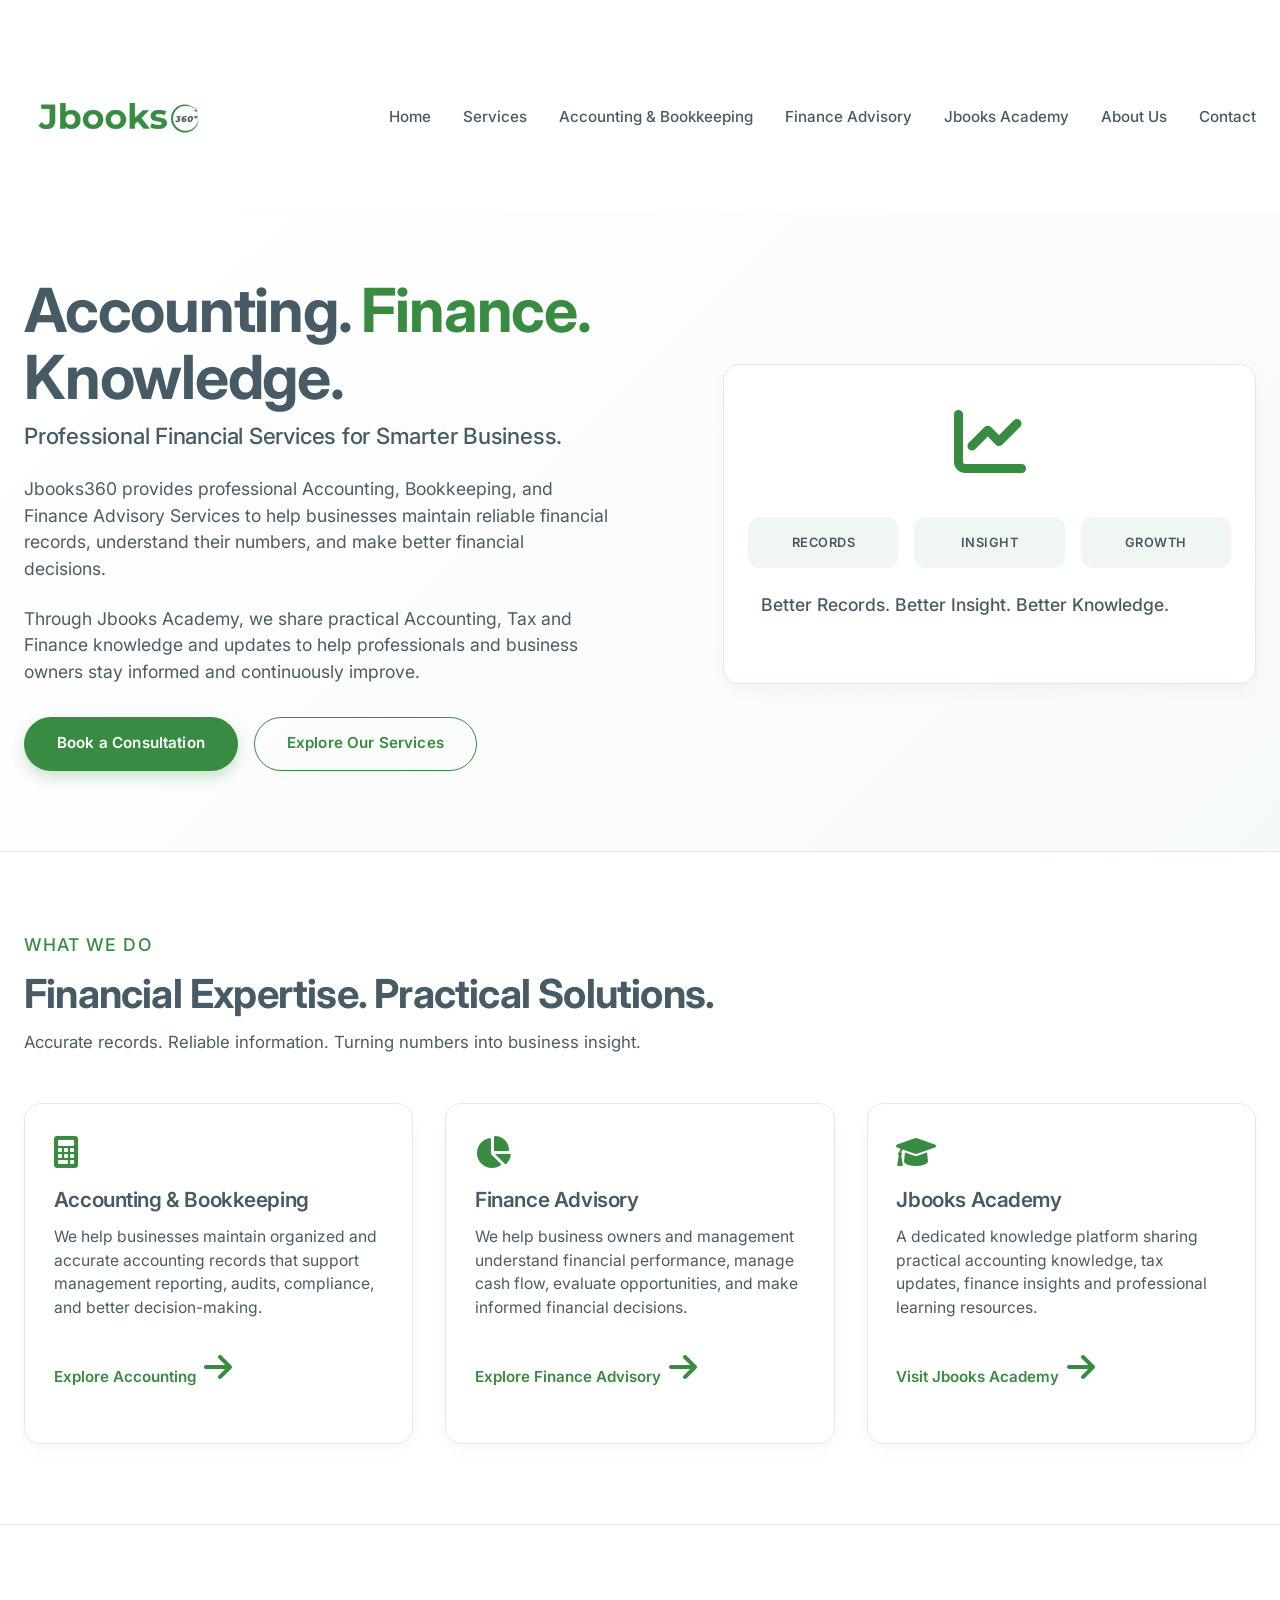
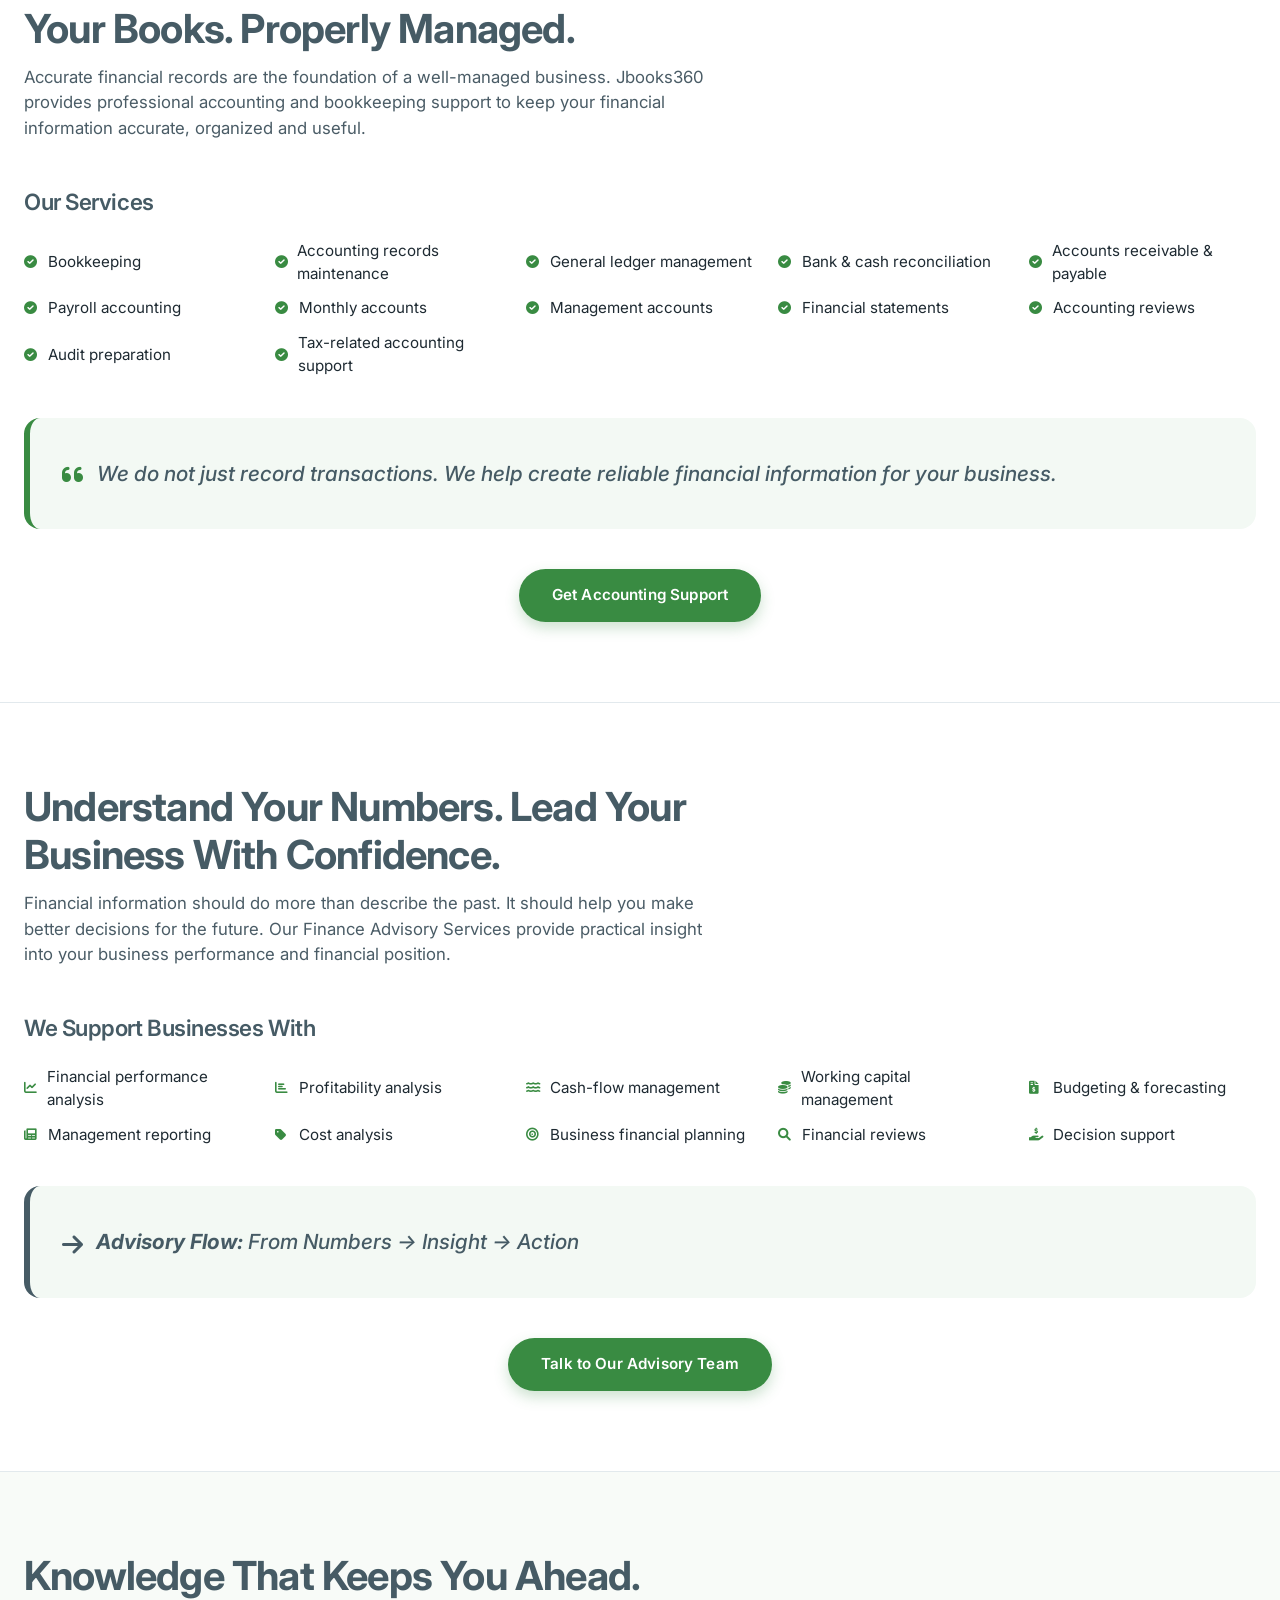
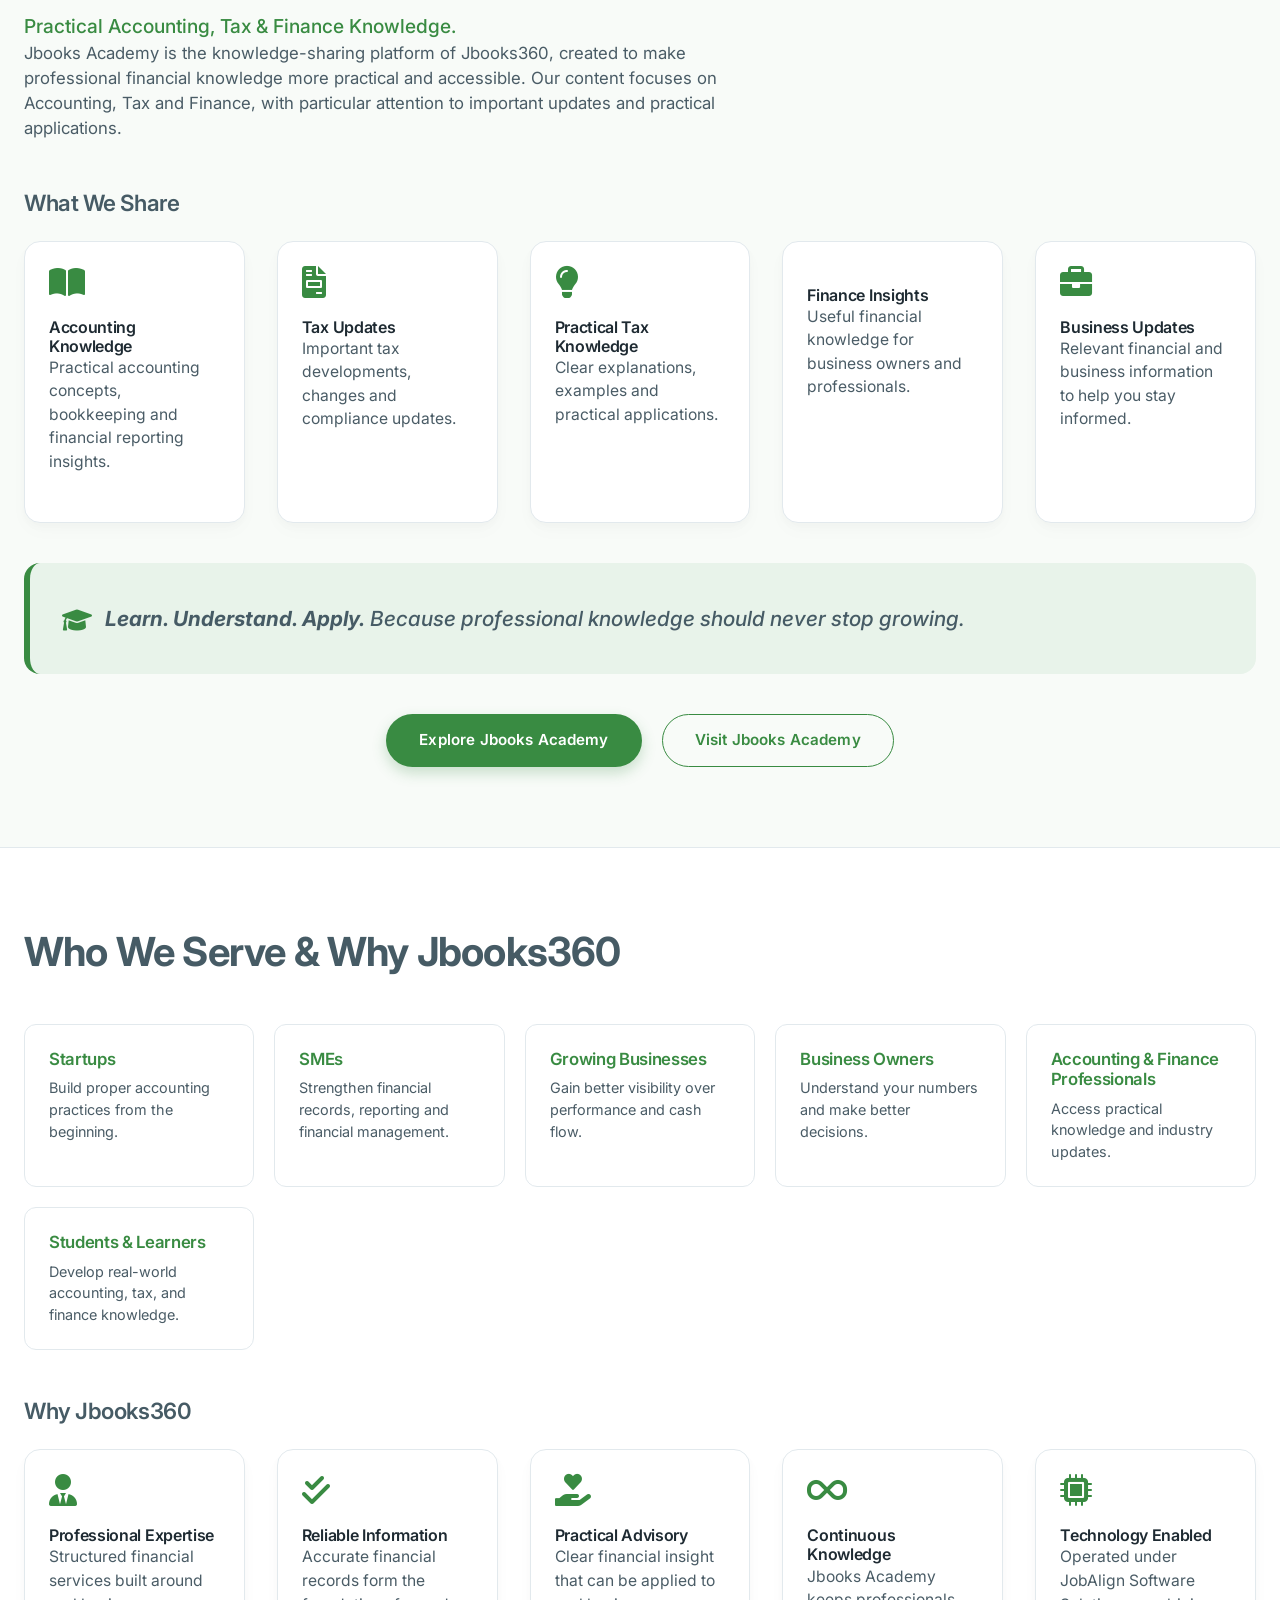
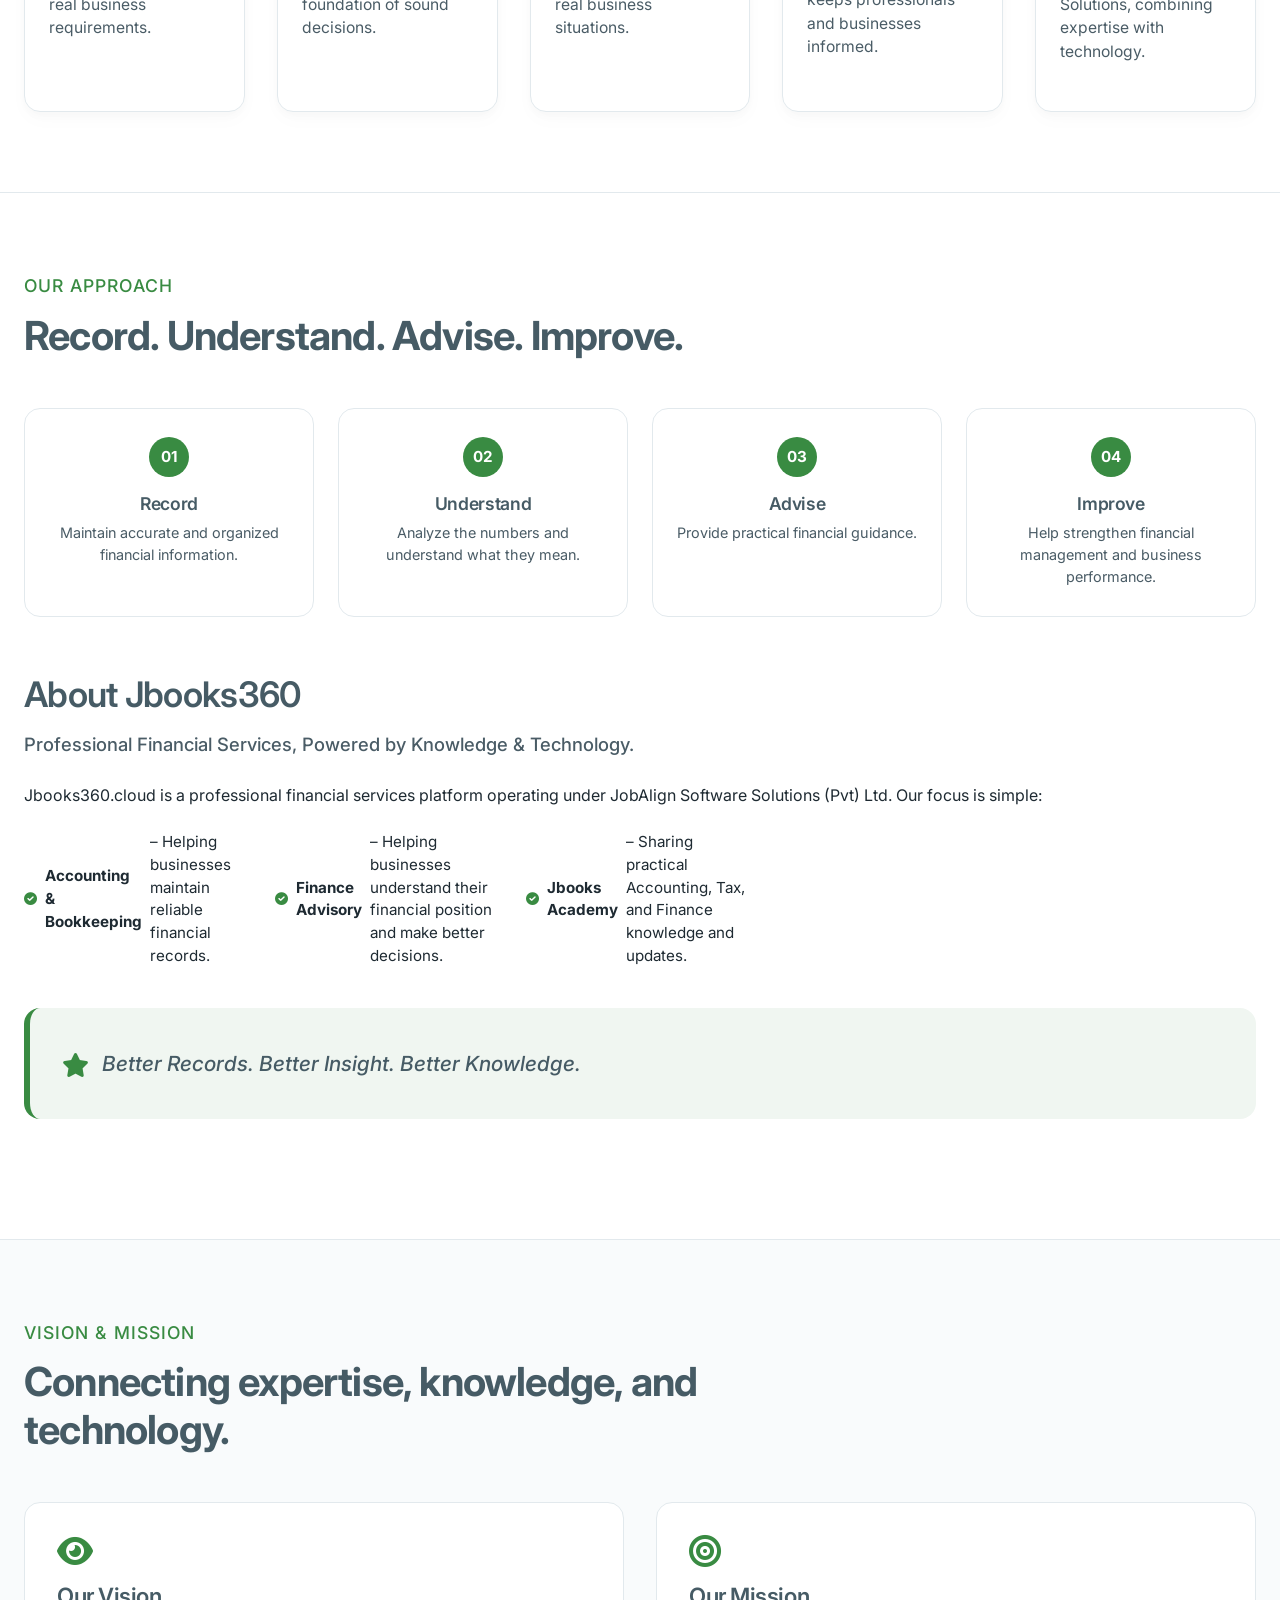
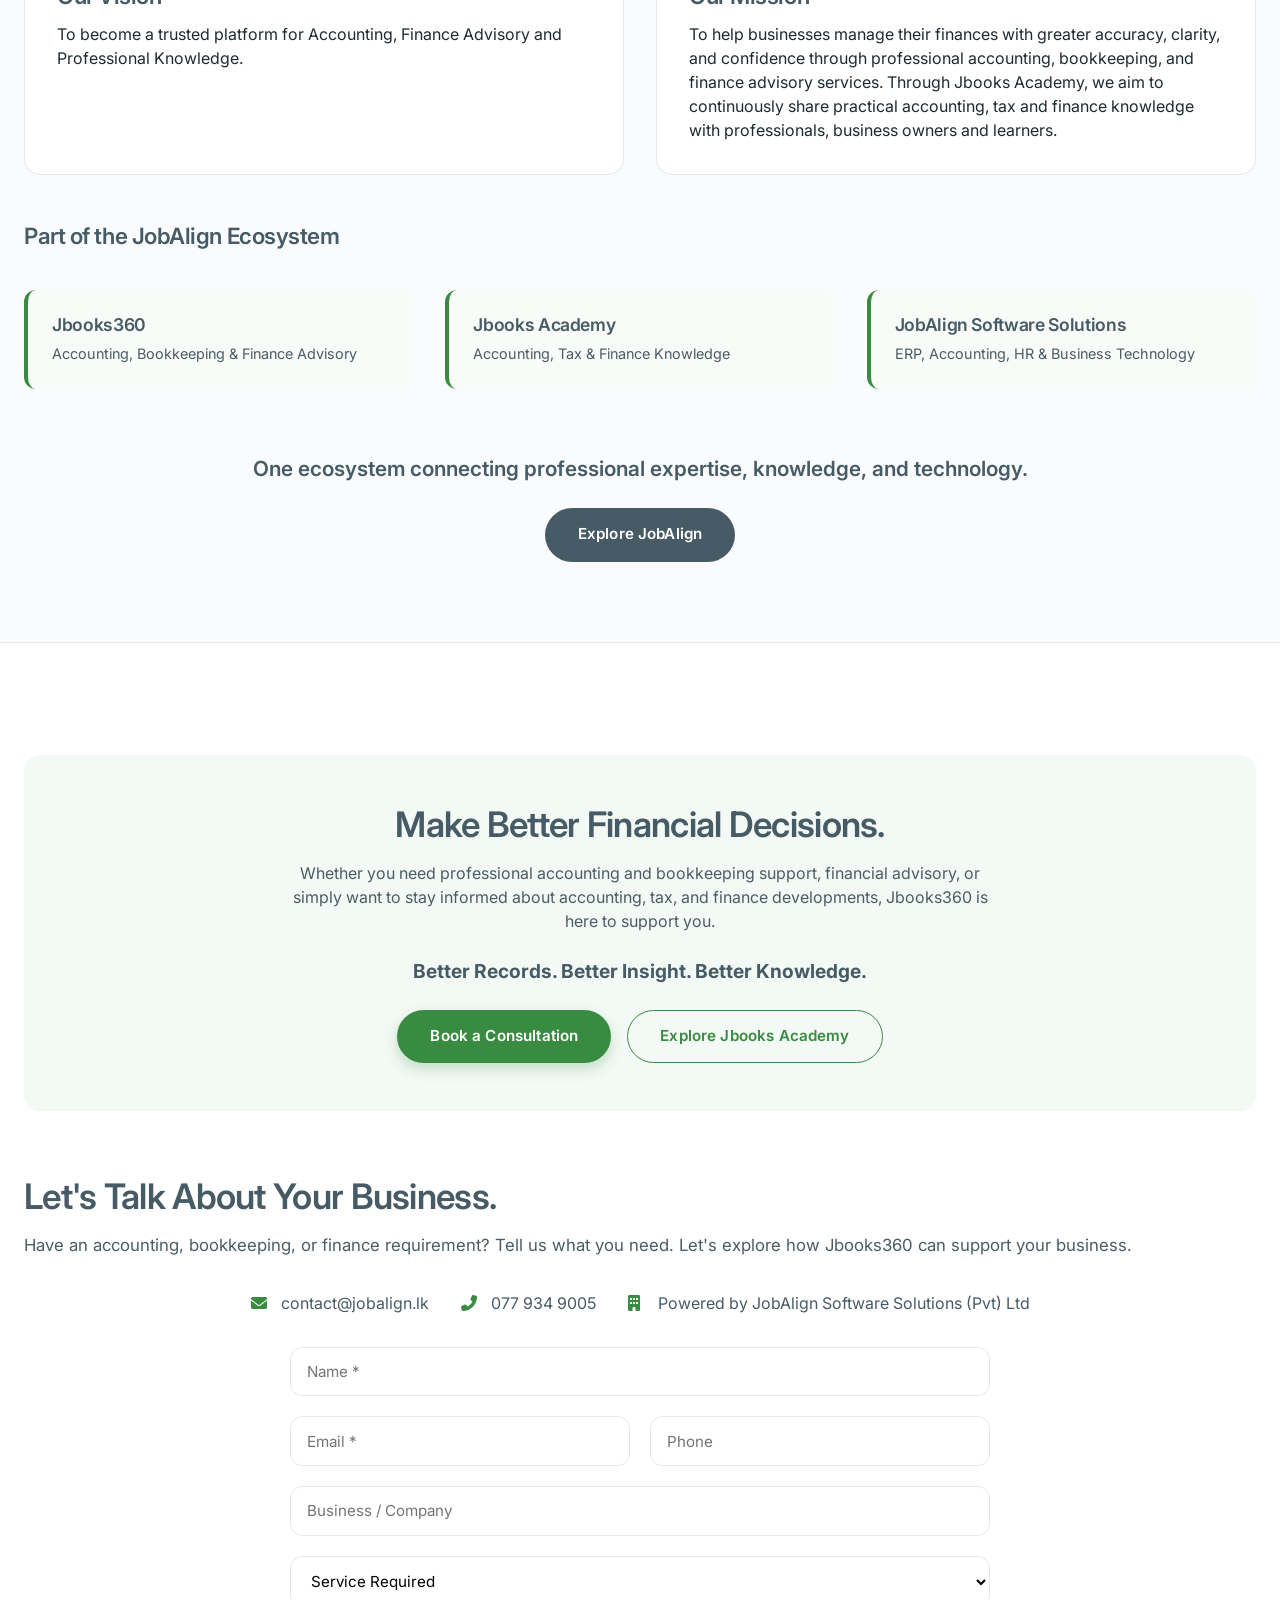
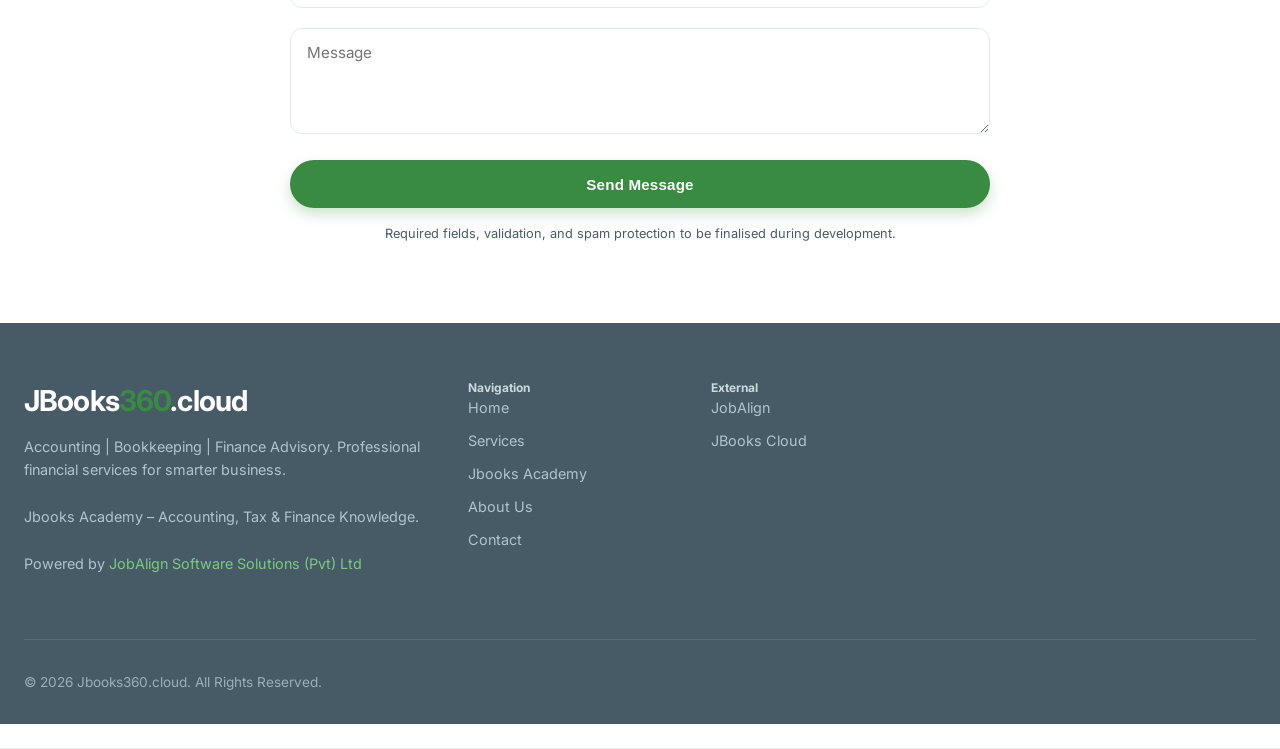
==== JBooks360.cloud/index.html @ 764b1e3d "Update project" ====
<!DOCTYPE html>
<html lang="en">
<head>
  <meta charset="UTF-8">
  <meta name="viewport" content="width=device-width, initial-scale=1.0">
  <title>JBooks360.cloud — Accounting. Finance. Knowledge.</title>
  <!-- Google Fonts for clean, modern typography -->
  <link rel="preconnect" href="https://fonts.googleapis.com">
  <link rel="preconnect" href="https://fonts.gstatic.com" crossorigin>
  <link href="https://fonts.googleapis.com/css2?family=Inter:opsz,wght@14..32,400;14..32,500;14..32,600;14..32,700&display=swap" rel="stylesheet">
  <!-- Font Awesome for icons (service cards, etc.) -->
  <link rel="stylesheet" href="https://cdnjs.cloudflare.com/ajax/libs/font-awesome/6.0.0-beta3/css/all.min.css">
  <style>
    /* ---------- CSS Reset & Variables ---------- */
    * {
      margin: 0;
      padding: 0;
      box-sizing: border-box;
    }

    :root {
      --primary: #398b42;        /* Jbooks green */
      --secondary: #465b65;      /* professional slate */
      --light-bg: #f9fbfc;
      --white: #ffffff;
      --text-dark: #1e2a32;
      --text-muted: #4a5c66;
      --border-light: #e2e9ed;
      --shadow-sm: 0 8px 20px rgba(0, 0, 0, 0.02), 0 4px 8px rgba(0, 0, 0, 0.02);
      --shadow-hover: 0 20px 30px -10px rgba(57, 139, 66, 0.12), 0 8px 16px rgba(0, 0, 0, 0.04);
      --radius-md: 16px;
      --radius-sm: 12px;
      --radius-pill: 40px;
    }

    body {
      font-family: 'Inter', sans-serif;
      background-color: var(--white);
      color: var(--text-dark);
      line-height: 1.5;
      -webkit-font-smoothing: antialiased;
    }

    .container {
      max-width: 1280px;
      margin: 0 auto;
      padding: 0 24px;
    }

    /* ---------- Typography ---------- */
    h1, h2, h3, h4 {
      font-weight: 600;
      letter-spacing: -0.02em;
      line-height: 1.2;
    }

    h1 {
      font-size: 3.2rem;
      font-weight: 700;
      color: var(--text-dark);
    }

    h2 {
      font-size: 2.2rem;
      margin-bottom: 1rem;
      color: var(--secondary);
    }

    h3 {
      font-size: 1.4rem;
      margin-bottom: 0.75rem;
      color: var(--secondary);
    }

    .section-subhead {
      font-size: 1.1rem;
      font-weight: 500;
      text-transform: uppercase;
      letter-spacing: 0.06em;
      color: var(--primary);
      margin-bottom: 0.75rem;
    }

    .text-muted {
      color: var(--text-muted);
      font-size: 1.05rem;
    }

    /* ---------- Buttons & CTA ---------- */
    .btn {
      display: inline-flex;
      align-items: center;
      justify-content: center;
      gap: 8px;
      padding: 0.9rem 2rem;
      border-radius: var(--radius-pill);
      font-weight: 600;
      font-size: 0.95rem;
      text-decoration: none;
      transition: all 0.2s ease;
      border: 1.5px solid transparent;
      cursor: pointer;
      letter-spacing: 0.01em;
    }

    .btn-primary {
      background-color: var(--primary);
      color: var(--white);
      box-shadow: 0 6px 14px rgba(57, 139, 66, 0.25);
    }

    .btn-primary:hover {
      background-color: #2e7536;
      box-shadow: 0 10px 20px rgba(57, 139, 66, 0.3);
      transform: translateY(-1px);
    }

    .btn-outline {
      background: transparent;
      border-color: var(--primary);
      color: var(--primary);
    }

    .btn-outline:hover {
      background: rgba(57, 139, 66, 0.05);
      border-color: #2e7536;
      color: #2e7536;
    }

    .btn-secondary {
      background: var(--secondary);
      color: var(--white);
    }

    .btn-secondary:hover {
      background: #3a4c55;
    }

    .btn-sm {
      padding: 0.6rem 1.4rem;
      font-size: 0.85rem;
    }

    .btn-link {
      background: none;
      border: none;
      color: var(--primary);
      font-weight: 600;
      display: inline-flex;
      align-items: center;
      gap: 8px;
      padding: 0.5rem 0;
      text-decoration: none;
      font-size: 0.95rem;
      transition: gap 0.2s;
    }

    .btn-link i {
      font-size: 0.8rem;
      transition: transform 0.2s;
    }

    .btn-link:hover i {
      transform: translateX(4px);
    }

    /* ---------- Header & Nav ---------- */
    .site-header {
      padding: 1.5rem 0;
      border-bottom: 1px solid var(--border-light);
      background: var(--white);
      position: sticky;
      top: 0;
      z-index: 50;
      backdrop-filter: blur(8px);
      background: rgba(255, 255, 255, 0.92);
    }

    .header-inner {
      display: flex;
      align-items: center;
      justify-content: space-between;
      flex-wrap: wrap;
      gap: 1.5rem;
    }

    .logo {
      font-size: 1.6rem;
      font-weight: 700;
      color: var(--secondary);
      text-decoration: none;
      letter-spacing: -0.03em;
    }

    .logo span {
      color: var(--primary);
      font-weight: 700;
    }

    .main-nav {
      display: flex;
      align-items: center;
      gap: 2rem;
      flex-wrap: wrap;
    }

    .main-nav a {
      text-decoration: none;
      color: var(--secondary);
      font-weight: 500;
      font-size: 0.95rem;
      transition: color 0.15s;
      padding: 0.25rem 0;
      border-bottom: 2px solid transparent;
    }

    .main-nav a:hover {
      color: var(--primary);
      border-bottom-color: var(--primary);
    }

    .header-cta {
      display: flex;
      gap: 1rem;
      align-items: center;
    }

    /* ---------- Hero ---------- */
    .hero {
      padding: 4rem 0 5rem;
      background: linear-gradient(135deg, #ffffff 0%, #f6faf7 100%);
      border-bottom: 1px solid var(--border-light);
    }

    .hero-grid {
      display: grid;
      grid-template-columns: 1.1fr 0.9fr;
      gap: 3rem;
      align-items: center;
    }

    .hero h1 {
      font-size: 3.8rem;
      font-weight: 700;
      line-height: 1.1;
      margin-bottom: 0.5rem;
      color: var(--secondary);
    }

    .hero h1 .accent {
      color: var(--primary);
    }

    .hero .subhead {
      font-size: 1.4rem;
      font-weight: 500;
      color: var(--secondary);
      margin: 0.5rem 0 1.5rem;
      letter-spacing: -0.01em;
    }

    .hero p {
      color: var(--text-muted);
      font-size: 1.1rem;
      margin-bottom: 1.5rem;
      max-width: 90%;
    }

    .hero-actions {
      display: flex;
      gap: 1rem;
      flex-wrap: wrap;
      margin-top: 2rem;
    }

    .hero-visual {
      background: var(--white);
      border-radius: var(--radius-md);
      box-shadow: var(--shadow-sm);
      padding: 2.5rem 1.5rem;
      border: 1px solid var(--border-light);
      text-align: center;
    }

    .hero-visual i {
      font-size: 4.5rem;
      color: var(--primary);
      margin-bottom: 1.5rem;
    }

    .hero-visual .mini-grid {
      display: grid;
      grid-template-columns: repeat(3, 1fr);
      gap: 1rem;
      margin-top: 1rem;
    }

    .hero-visual .mini-item {
      background: #f0f6f1;
      padding: 1rem 0.5rem;
      border-radius: var(--radius-sm);
      font-weight: 600;
      font-size: 0.8rem;
      color: var(--secondary);
      text-transform: uppercase;
      letter-spacing: 0.04em;
    }

    /* ---------- Section Styling ---------- */
    section {
      padding: 5rem 0;
      border-bottom: 1px solid var(--border-light);
    }

    section:last-of-type {
      border-bottom: none;
    }

    .section-header {
      margin-bottom: 3rem;
      max-width: 700px;
    }

    .section-header h2 {
      font-size: 2.5rem;
      font-weight: 700;
      color: var(--secondary);
      margin-bottom: 0.75rem;
    }

    /* Card Grids */
    .card-grid {
      display: grid;
      grid-template-columns: repeat(auto-fit, minmax(280px, 1fr));
      gap: 2rem;
    }

    .service-card {
      background: var(--white);
      padding: 2rem 1.8rem;
      border-radius: var(--radius-md);
      border: 1px solid var(--border-light);
      box-shadow: var(--shadow-sm);
      transition: all 0.25s ease;
      display: flex;
      flex-direction: column;
    }

    .service-card:hover {
      box-shadow: var(--shadow-hover);
      border-color: rgba(57, 139, 66, 0.3);
      transform: translateY(-3px);
    }

    .service-card i {
      font-size: 2rem;
      color: var(--primary);
      margin-bottom: 1.25rem;
    }

    .service-card h3 {
      font-size: 1.3rem;
      margin-bottom: 0.75rem;
    }

    .service-card p {
      color: var(--text-muted);
      font-size: 0.98rem;
      margin-bottom: 1.5rem;
      flex: 1;
    }

    .service-card .btn-link {
      align-self: flex-start;
    }

    /* List styles */
    .service-list {
      display: grid;
      grid-template-columns: repeat(auto-fill, minmax(200px, 1fr));
      gap: 0.75rem 1.5rem;
      list-style: none;
      margin: 1.5rem 0;
    }

    .service-list li {
      display: flex;
      align-items: center;
      gap: 8px;
      font-size: 0.95rem;
      color: var(--text-dark);
    }

    .service-list li i {
      color: var(--primary);
      font-size: 0.8rem;
      width: 16px;
    }

    .trust-block {
      background: #f3f9f4;
      padding: 2.5rem 2rem;
      border-radius: var(--radius-md);
      border-left: 6px solid var(--primary);
      margin: 2.5rem 0;
    }

    .trust-block p {
      font-size: 1.3rem;
      font-weight: 500;
      color: var(--secondary);
      font-style: italic;
    }

    .trust-block i {
      color: var(--primary);
      font-size: 1.5rem;
      margin-right: 8px;
      vertical-align: middle;
    }

    /* Process Steps */
    .process-steps {
      display: grid;
      grid-template-columns: repeat(4, 1fr);
      gap: 1.5rem;
      margin: 2.5rem 0;
    }

    .process-step {
      background: var(--white);
      border: 1px solid var(--border-light);
      border-radius: var(--radius-md);
      padding: 1.8rem 1.2rem;
      text-align: center;
      transition: all 0.2s;
    }

    .process-step .step-num {
      display: inline-block;
      background: var(--primary);
      color: white;
      font-weight: 700;
      width: 40px;
      height: 40px;
      line-height: 40px;
      border-radius: 50%;
      font-size: 0.95rem;
      margin-bottom: 1rem;
    }

    .process-step h4 {
      font-size: 1.1rem;
      margin-bottom: 0.5rem;
      color: var(--secondary);
    }

    .process-step p {
      font-size: 0.9rem;
      color: var(--text-muted);
    }

    /* Audience table style */
    .audience-grid {
      display: grid;
      grid-template-columns: repeat(auto-fit, minmax(200px, 1fr));
      gap: 1.25rem;
      margin-top: 1.5rem;
    }

    .audience-item {
      background: var(--white);
      padding: 1.5rem;
      border-radius: var(--radius-sm);
      border: 1px solid var(--border-light);
    }

    .audience-item h4 {
      font-size: 1.05rem;
      color: var(--primary);
      margin-bottom: 0.5rem;
    }

    .audience-item p {
      font-size: 0.9rem;
      color: var(--text-muted);
    }

    /* Ecosystem row */
    .ecosystem-row {
      display: flex;
      justify-content: space-between;
      gap: 2rem;
      margin: 2.5rem 0;
      flex-wrap: wrap;
    }

    .eco-item {
      flex: 1;
      min-width: 200px;
      background: #f8fbf8;
      padding: 1.5rem;
      border-radius: var(--radius-sm);
      border-left: 4px solid var(--primary);
    }

    .eco-item h4 {
      color: var(--secondary);
      margin-bottom: 0.5rem;
      font-size: 1.1rem;
    }

    .eco-item p {
      font-size: 0.9rem;
      color: var(--text-muted);
    }

    .eco-message {
      font-size: 1.3rem;
      font-weight: 600;
      color: var(--secondary);
      text-align: center;
      padding: 1.5rem 0;
    }

    /* Contact & final CTA */
    .final-cta {
      background: #f3f9f4;
      text-align: center;
      border-radius: var(--radius-md);
      padding: 3rem 2rem;
      margin: 2rem 0;
    }

    .final-cta h2 {
      color: var(--secondary);
    }

    .contact-info {
      display: flex;
      flex-wrap: wrap;
      gap: 2rem;
      justify-content: center;
      margin: 2rem 0;
      font-size: 1rem;
    }

    .contact-info div {
      display: flex;
      align-items: center;
      gap: 10px;
      color: var(--secondary);
    }

    .contact-info i {
      color: var(--primary);
      width: 20px;
    }

    /* Form style */
    .contact-form {
      display: grid;
      grid-template-columns: 1fr 1fr;
      gap: 1.25rem;
      max-width: 700px;
      margin: 2rem auto 0;
    }

    .contact-form .full-width {
      grid-column: span 2;
    }

    .contact-form input,
    .contact-form select,
    .contact-form textarea {
      width: 100%;
      padding: 0.9rem 1rem;
      border: 1px solid var(--border-light);
      border-radius: var(--radius-sm);
      font-family: inherit;
      font-size: 0.95rem;
      background: var(--white);
      transition: border 0.15s;
    }

    .contact-form input:focus,
    .contact-form select:focus,
    .contact-form textarea:focus {
      outline: none;
      border-color: var(--primary);
      box-shadow: 0 0 0 3px rgba(57, 139, 66, 0.1);
    }

    /* Footer */
    .site-footer {
      background: var(--secondary);
      color: #ccd9df;
      padding: 3.5rem 0 2rem;
      font-size: 0.9rem;
    }

    .footer-grid {
      display: grid;
      grid-template-columns: 2fr 1fr 1fr 1.5fr;
      gap: 2.5rem;
      margin-bottom: 2.5rem;
    }

    .footer-brand .logo {
      color: white;
      font-size: 1.8rem;
      display: inline-block;
      margin-bottom: 0.75rem;
    }

    .footer-brand p {
      margin-bottom: 1.5rem;
      line-height: 1.6;
      color: #b0c4cd;
    }

    .footer-links h4 {
      color: white;
      font-weight: 600;
      margin-bottom: 1.2rem;
      font-size: 1rem;
    }

    .footer-links ul {
      list-style: none;
    }

    .footer-links li {
      margin-bottom: 0.7rem;
    }

    .footer-links a {
      color: #b0c4cd;
      text-decoration: none;
      transition: color 0.15s;
    }

    .footer-links a:hover {
      color: white;
    }

    .footer-bottom {
      border-top: 1px solid rgba(255, 255, 255, 0.1);
      padding-top: 2rem;
      display: flex;
      justify-content: space-between;
      align-items: center;
      flex-wrap: wrap;
      gap: 1rem;
      color: #9aafb9;
      font-size: 0.85rem;
    }

    .footer-bottom .legal-links {
      display: flex;
      gap: 2rem;
    }

    .footer-bottom .legal-links a {
      color: #9aafb9;
      text-decoration: none;
    }

    .footer-bottom .legal-links a:hover {
      color: white;
    }

    /* ---------- Responsive ---------- */
    @media (max-width: 1024px) {
      .hero-grid {
        grid-template-columns: 1fr;
      }
      .hero h1 {
        font-size: 2.8rem;
      }
      .process-steps {
        grid-template-columns: repeat(2, 1fr);
      }
      .footer-grid {
        grid-template-columns: 1fr 1fr;
      }
    }

    @media (max-width: 768px) {
      h1 {
        font-size: 2.2rem;
      }
      h2 {
        font-size: 1.9rem;
      }
      .header-inner {
        flex-direction: column;
        align-items: flex-start;
      }
      .main-nav {
        gap: 1.2rem;
      }
      .main-nav a {
        font-size: 0.85rem;
      }
      .hero {
        padding: 2.5rem 0;
      }
      .hero h1 {
        font-size: 2.4rem;
      }
      .hero-actions {
        flex-direction: column;
        width: 100%;
      }
      .hero-actions .btn {
        width: 100%;
      }
      .process-steps {
        grid-template-columns: 1fr;
      }
      .contact-form {
        grid-template-columns: 1fr;
      }
      .contact-form .full-width {
        grid-column: span 1;
      }
      .footer-grid {
        grid-template-columns: 1fr;
        gap: 2rem;
      }
      .footer-bottom {
        flex-direction: column;
        align-items: flex-start;
      }
      .audience-grid {
        grid-template-columns: 1fr;
      }
    }

    @media (max-width: 480px) {
      .container {
        padding: 0 18px;
      }
      section {
        padding: 3rem 0;
      }
      .hero h1 {
        font-size: 1.9rem;
      }
      .header-cta .btn {
        padding: 0.6rem 1.2rem;
        font-size: 0.8rem;
      }
      .main-nav {
        gap: 0.8rem;
      }
      .service-card {
        padding: 1.5rem;
      }
    }

    /* Utility */
    .mt-3 {
      margin-top: 1.5rem;
    }
    .mb-3 {
      margin-bottom: 1.5rem;
    }
    .text-center {
      text-align: center;
    }
    .flex-center {
      display: flex;
      align-items: center;
      justify-content: center;
    }
  </style>
</head>
<body>
  <!-- ========== HEADER ========== -->
  <header class="site-header">
    <div class="container header-inner">
      <img src="Jbooks360 Logo-03.png" alt=""
    style="height: 5cm;">
      <nav class="main-nav">
        <a href="#home">Home</a>
        <a href="#services">Services</a>
        <a href="#accounting">Accounting & Bookkeeping</a>
        <a href="#finance">Finance Advisory</a>
        <a href="#academy">Jbooks Academy</a>
        <a href="#about">About Us</a>
        <a href="#contact">Contact</a>
    </div>


  <main>
    <!-- ========== HERO SECTION ========== -->
    <section id="home" class="hero">
      <div class="container hero-grid">
        <div class="hero-content">
          <h1>Accounting. <span class="accent">Finance.</span> Knowledge.</h1>
          <div class="subhead">Professional Financial Services for Smarter Business.</div>
          <p>Jbooks360 provides professional Accounting, Bookkeeping, and Finance Advisory Services to help businesses maintain reliable financial records, understand their numbers, and make better financial decisions.</p>
          <p>Through Jbooks Academy, we share practical Accounting, Tax and Finance knowledge and updates to help professionals and business owners stay informed and continuously improve.</p>
          <div class="hero-actions">
            <a href="#contact" class="btn btn-primary">Book a Consultation</a>
            <a href="#services" class="btn btn-outline">Explore Our Services</a>
          </div>
        </div>
        <div class="hero-visual">
          <i class="fas fa-chart-line"></i>
          <div class="mini-grid">
            <div class="mini-item">Records</div>
            <div class="mini-item">Insight</div>
            <div class="mini-item">Growth</div>
          </div>
          <p style="margin-top: 1.5rem; font-weight: 500; color: var(--secondary);">Better Records. Better Insight. Better Knowledge.</p>
        </div>
      </div>
    </section>

    <!-- ========== WHAT WE DO / SERVICES ========== -->
    <section id="services">
      <div class="container">
        <div class="section-header">
          <div class="section-subhead">What We Do</div>
          <h2>Financial Expertise. Practical Solutions.</h2>
          <p class="text-muted">Accurate records. Reliable information. Turning numbers into business insight.</p>
        </div>
        <div class="card-grid">
          <!-- Accounting & Bookkeeping Card -->
          <div class="service-card">
            <i class="fas fa-calculator"></i>
            <h3>Accounting & Bookkeeping</h3>
            <p>We help businesses maintain organized and accurate accounting records that support management reporting, audits, compliance, and better decision-making.</p>
            <a href="#accounting" class="btn-link">Explore Accounting <i class="fas fa-arrow-right"></i></a>
          </div>
          <!-- Finance Advisory Card -->
          <div class="service-card">
            <i class="fas fa-chart-pie"></i>
            <h3>Finance Advisory</h3>
            <p>We help business owners and management understand financial performance, manage cash flow, evaluate opportunities, and make informed financial decisions.</p>
            <a href="#finance" class="btn-link">Explore Finance Advisory <i class="fas fa-arrow-right"></i></a>
          </div>
          <!-- Academy Card -->
          <div class="service-card">
            <i class="fas fa-graduation-cap"></i>
            <h3>Jbooks Academy</h3>
            <p>A dedicated knowledge platform sharing practical accounting knowledge, tax updates, finance insights and professional learning resources.</p>
            <a href="#academy" class="btn-link">Visit Jbooks Academy <i class="fas fa-arrow-right"></i></a>
          </div>
        </div>
      </div>
    </section>

    <!-- ========== ACCOUNTING & BOOKKEEPING ========== -->
    <section id="accounting">
      <div class="container">
        <div class="section-header">
          <h2>Your Books. Properly Managed.</h2>
          <p class="text-muted">Accurate financial records are the foundation of a well-managed business. Jbooks360 provides professional accounting and bookkeeping support to keep your financial information accurate, organized and useful.</p>
        </div>
        <h3 style="margin-bottom: 1rem;">Our Services</h3>
        <ul class="service-list">
          <li><i class="fas fa-check-circle"></i> Bookkeeping</li>
          <li><i class="fas fa-check-circle"></i> Accounting records maintenance</li>
          <li><i class="fas fa-check-circle"></i> General ledger management</li>
          <li><i class="fas fa-check-circle"></i> Bank & cash reconciliation</li>
          <li><i class="fas fa-check-circle"></i> Accounts receivable & payable</li>
          <li><i class="fas fa-check-circle"></i> Payroll accounting</li>
          <li><i class="fas fa-check-circle"></i> Monthly accounts</li>
          <li><i class="fas fa-check-circle"></i> Management accounts</li>
          <li><i class="fas fa-check-circle"></i> Financial statements</li>
          <li><i class="fas fa-check-circle"></i> Accounting reviews</li>
          <li><i class="fas fa-check-circle"></i> Audit preparation</li>
          <li><i class="fas fa-check-circle"></i> Tax-related accounting support</li>
        </ul>
        <div class="trust-block">
          <p><i class="fas fa-quote-left"></i> We do not just record transactions. We help create reliable financial information for your business.</p>
        </div>
        <div class="text-center mt-3">
          <a href="#contact" class="btn btn-primary">Get Accounting Support</a>
        </div>
      </div>
    </section>

    <!-- ========== FINANCE ADVISORY ========== -->
    <section id="finance">
      <div class="container">
        <div class="section-header">
          <h2>Understand Your Numbers. Lead Your Business With Confidence.</h2>
          <p class="text-muted">Financial information should do more than describe the past. It should help you make better decisions for the future. Our Finance Advisory Services provide practical insight into your business performance and financial position.</p>
        </div>
        <h3>We Support Businesses With</h3>
        <ul class="service-list" style="grid-template-columns: repeat(auto-fill, minmax(220px, 1fr));">
          <li><i class="fas fa-chart-line"></i> Financial performance analysis</li>
          <li><i class="fas fa-chart-bar"></i> Profitability analysis</li>
          <li><i class="fas fa-water"></i> Cash-flow management</li>
          <li><i class="fas fa-coins"></i> Working capital management</li>
          <li><i class="fas fa-file-invoice-dollar"></i> Budgeting & forecasting</li>
          <li><i class="fas fa-newspaper"></i> Management reporting</li>
          <li><i class="fas fa-tag"></i> Cost analysis</li>
          <li><i class="fas fa-bullseye"></i> Business financial planning</li>
          <li><i class="fas fa-search"></i> Financial reviews</li>
          <li><i class="fas fa-hand-holding-usd"></i> Decision support</li>
        </ul>
        <div class="trust-block" style="border-left-color: var(--secondary);">
          <p style="color: var(--secondary);"><i class="fas fa-arrow-right" style="color: var(--secondary);"></i> <strong>Advisory Flow:</strong> From Numbers → Insight → Action</p>
        </div>
        <div class="text-center mt-3">
          <a href="#contact" class="btn btn-primary">Talk to Our Advisory Team</a>
        </div>
      </div>
    </section>

    <!-- ========== JBOOKS ACADEMY ========== -->
    <section id="academy" style="background: #f8fbf8;">
      <div class="container">
        <div class="section-header">
          <h2>Knowledge That Keeps You Ahead.</h2>
          <p class="text-muted" style="font-size: 1.2rem; font-weight: 500; color: var(--primary);">Practical Accounting, Tax & Finance Knowledge.</p>
          <p class="text-muted">Jbooks Academy is the knowledge-sharing platform of Jbooks360, created to make professional financial knowledge more practical and accessible. Our content focuses on Accounting, Tax and Finance, with particular attention to important updates and practical applications.</p>
        </div>
        <h3>What We Share</h3>
        <div class="card-grid" style="grid-template-columns: repeat(auto-fit, minmax(200px, 1fr)); margin-top: 1.5rem;">
          <div class="service-card" style="padding: 1.5rem;">
            <i class="fas fa-book-open"></i>
            <h4>Accounting Knowledge</h4>
            <p>Practical accounting concepts, bookkeeping and financial reporting insights.</p>
          </div>
          <div class="service-card" style="padding: 1.5rem;">
            <i class="fas fa-file-invoice"></i>
            <h4>Tax Updates</h4>
            <p>Important tax developments, changes and compliance updates.</p>
          </div>
          <div class="service-card" style="padding: 1.5rem;">
            <i class="fas fa-lightbulb"></i>
            <h4>Practical Tax Knowledge</h4>
            <p>Clear explanations, examples and practical applications.</p>
          </div>
          <div class="service-card" style="padding: 1.5rem;">
            <i class="fas fa-chart-simple"></i>
            <h4>Finance Insights</h4>
            <p>Useful financial knowledge for business owners and professionals.</p>
          </div>
          <div class="service-card" style="padding: 1.5rem;">
            <i class="fas fa-briefcase"></i>
            <h4>Business Updates</h4>
            <p>Relevant financial and business information to help you stay informed.</p>
          </div>
        </div>
        <div class="trust-block" style="background: #e8f3ea; border-left-color: var(--primary);">
          <p><i class="fas fa-graduation-cap"></i> <strong>Learn. Understand. Apply.</strong> Because professional knowledge should never stop growing.</p>
        </div>
        <div class="text-center mt-3">
          <a href="#" class="btn btn-primary">Explore Jbooks Academy</a>
          <a href="#" class="btn btn-outline" style="margin-left: 1rem;">Visit Jbooks Academy</a>
        </div>
      </div>
    </section>

    <!-- ========== WHO WE SERVE & WHY ========== -->
    <section id="about">
      <div class="container">
        <div class="section-header">
          <h2>Who We Serve & Why Jbooks360</h2>
        </div>
        <div class="audience-grid">
          <div class="audience-item"><h4>Startups</h4><p>Build proper accounting practices from the beginning.</p></div>
          <div class="audience-item"><h4>SMEs</h4><p>Strengthen financial records, reporting and financial management.</p></div>
          <div class="audience-item"><h4>Growing Businesses</h4><p>Gain better visibility over performance and cash flow.</p></div>
          <div class="audience-item"><h4>Business Owners</h4><p>Understand your numbers and make better decisions.</p></div>
          <div class="audience-item"><h4>Accounting & Finance Professionals</h4><p>Access practical knowledge and industry updates.</p></div>
          <div class="audience-item"><h4>Students & Learners</h4><p>Develop real-world accounting, tax, and finance knowledge.</p></div>
        </div>

        <h3 style="margin-top: 3rem;">Why Jbooks360</h3>
        <div class="card-grid" style="grid-template-columns: repeat(auto-fit, minmax(220px, 1fr)); margin-top: 1.5rem;">
          <div class="service-card" style="padding: 1.5rem;">
            <i class="fas fa-user-tie"></i>
            <h4>Professional Expertise</h4>
            <p>Structured financial services built around real business requirements.</p>
          </div>
          <div class="service-card" style="padding: 1.5rem;">
            <i class="fas fa-check-double"></i>
            <h4>Reliable Information</h4>
            <p>Accurate financial records form the foundation of sound decisions.</p>
          </div>
          <div class="service-card" style="padding: 1.5rem;">
            <i class="fas fa-hand-holding-heart"></i>
            <h4>Practical Advisory</h4>
            <p>Clear financial insight that can be applied to real business situations.</p>
          </div>
          <div class="service-card" style="padding: 1.5rem;">
            <i class="fas fa-infinity"></i>
            <h4>Continuous Knowledge</h4>
            <p>Jbooks Academy keeps professionals and businesses informed.</p>
          </div>
          <div class="service-card" style="padding: 1.5rem;">
            <i class="fas fa-microchip"></i>
            <h4>Technology Enabled</h4>
            <p>Operated under JobAlign Software Solutions, combining expertise with technology.</p>
          </div>
        </div>
      </div>
    </section>

    <!-- ========== APPROACH & ABOUT ========== -->
    <section>
      <div class="container">
        <div class="section-header">
          <div class="section-subhead">Our Approach</div>
          <h2>Record. Understand. Advise. Improve.</h2>
        </div>
        <div class="process-steps">
          <div class="process-step"><span class="step-num">01</span><h4>Record</h4><p>Maintain accurate and organized financial information.</p></div>
          <div class="process-step"><span class="step-num">02</span><h4>Understand</h4><p>Analyze the numbers and understand what they mean.</p></div>
          <div class="process-step"><span class="step-num">03</span><h4>Advise</h4><p>Provide practical financial guidance.</p></div>
          <div class="process-step"><span class="step-num">04</span><h4>Improve</h4><p>Help strengthen financial management and business performance.</p></div>
        </div>

        <h2 style="margin-top: 3.5rem;">About Jbooks360</h2>
        <p class="text-muted" style="font-size: 1.15rem; font-weight: 500;">Professional Financial Services, Powered by Knowledge & Technology.</p>
        <p style="margin: 1.5rem 0;">Jbooks360.cloud is a professional financial services platform operating under JobAlign Software Solutions (Pvt) Ltd. Our focus is simple:</p>
        <ul class="service-list" style="margin-bottom: 2rem;">
          <li><i class="fas fa-circle-check" style="color: var(--primary);"></i> <strong>Accounting & Bookkeeping</strong> – Helping businesses maintain reliable financial records.</li>
          <li><i class="fas fa-circle-check" style="color: var(--primary);"></i> <strong>Finance Advisory</strong> – Helping businesses understand their financial position and make better decisions.</li>
          <li><i class="fas fa-circle-check" style="color: var(--primary);"></i> <strong>Jbooks Academy</strong> – Sharing practical Accounting, Tax, and Finance knowledge and updates.</li>
        </ul>
        <div class="trust-block" style="background: #f0f6f1;">
          <p><i class="fas fa-star"></i> Better Records. Better Insight. Better Knowledge.</p>
        </div>
      </div>
    </section>

    <!-- ========== VISION, MISSION & ECOSYSTEM ========== -->
    <section style="background: #f9fbfc;">
      <div class="container">
        <div class="section-header">
          <div class="section-subhead">Vision & Mission</div>
          <h2>Connecting expertise, knowledge, and technology.</h2>
        </div>
        <div style="display: grid; grid-template-columns: 1fr 1fr; gap: 2rem; margin-bottom: 3rem;">
          <div style="background: white; padding: 2rem; border-radius: var(--radius-md); border: 1px solid var(--border-light);">
            <i class="fas fa-eye" style="color: var(--primary); font-size: 2rem; margin-bottom: 1rem;"></i>
            <h3>Our Vision</h3>
            <p>To become a trusted platform for Accounting, Finance Advisory and Professional Knowledge.</p>
          </div>
          <div style="background: white; padding: 2rem; border-radius: var(--radius-md); border: 1px solid var(--border-light);">
            <i class="fas fa-bullseye" style="color: var(--primary); font-size: 2rem; margin-bottom: 1rem;"></i>
            <h3>Our Mission</h3>
            <p>To help businesses manage their finances with greater accuracy, clarity, and confidence through professional accounting, bookkeeping, and finance advisory services. Through Jbooks Academy, we aim to continuously share practical accounting, tax and finance knowledge with professionals, business owners and learners.</p>
          </div>
        </div>

        <h3>Part of the JobAlign Ecosystem</h3>
        <div class="ecosystem-row">
          <div class="eco-item"><h4>Jbooks360</h4><p>Accounting, Bookkeeping & Finance Advisory</p></div>
          <div class="eco-item"><h4>Jbooks Academy</h4><p>Accounting, Tax & Finance Knowledge</p></div>
          <div class="eco-item"><h4>JobAlign Software Solutions</h4><p>ERP, Accounting, HR & Business Technology</p></div>
        </div>
        <div class="eco-message">One ecosystem connecting professional expertise, knowledge, and technology.</div>
        <div class="text-center">
          <a href="#" class="btn btn-secondary" onclick="alert('JobAlign external link – URL to be confirmed.'); return false;">Explore JobAlign</a>
        </div>
      </div>
    </section>

    <!-- ========== FINAL CTA & CONTACT ========== -->
    <section id="contact">
      <div class="container">
        <div class="final-cta">
          <h2>Make Better Financial Decisions.</h2>
          <p style="max-width: 700px; margin: 1rem auto; color: var(--text-muted);">Whether you need professional accounting and bookkeeping support, financial advisory, or simply want to stay informed about accounting, tax, and finance developments, Jbooks360 is here to support you.</p>
          <p style="font-weight: 700; color: var(--secondary); font-size: 1.2rem; margin: 1.5rem 0;">Better Records. Better Insight. Better Knowledge.</p>
          <div style="display: flex; gap: 1rem; justify-content: center; flex-wrap: wrap;">
            <a href="#" class="btn btn-primary">Book a Consultation</a>
            <a href="#academy" class="btn btn-outline">Explore Jbooks Academy</a>
          </div>
        </div>

        <div style="margin-top: 4rem;">
          <h2>Let's Talk About Your Business.</h2>
          <p class="text-muted">Have an accounting, bookkeeping, or finance requirement? Tell us what you need. Let's explore how Jbooks360 can support your business.</p>
          <div class="contact-info">
            <div><i class="fas fa-envelope"></i> contact@jobalign.lk</div>
            <div><i class="fas fa-phone-alt"></i> 077 934 9005</div>
            <div><i class="fas fa-building"></i> Powered by JobAlign Software Solutions (Pvt) Ltd</div>
          </div>
          <!-- Contact Form -->
          <form class="contact-form" action="#" method="post">
            <div class="full-width">
              <input type="text" placeholder="Name *" required>
            </div>
            <div>
              <input type="email" placeholder="Email *" required>
            </div>
            <div>
              <input type="tel" placeholder="Phone">
            </div>
            <div class="full-width">
              <input type="text" placeholder="Business / Company">
            </div>
            <div class="full-width">
              <select>
                <option value="" disabled selected>Service Required</option>
                <option>Accounting & Bookkeeping</option>
                <option>Finance Advisory</option>
                <option>Jbooks Academy</option>
                <option>Other</option>
              </select>
            </div>
            <div class="full-width">
              <textarea rows="4" placeholder="Message"></textarea>
            </div>
            <div class="full-width">
              <button type="submit" class="btn btn-primary" style="width: 100%;">Send Message</button>
            </div>
          </form>
          <p style="font-size: 0.8rem; color: var(--text-muted); text-align: center; margin-top: 1rem;">Required fields, validation, and spam protection to be finalised during development.</p>
        </div>
      </div>
    </section>
  </main>

  <!-- ========== FOOTER ========== -->
  <footer class="site-footer">
    <div class="container">
      <div class="footer-grid">
        <div class="footer-brand">
          <a href="#" class="logo">JBooks<span>360</span>.cloud</a>
          <p>Accounting | Bookkeeping | Finance Advisory. Professional financial services for smarter business.</p>
          <p>Jbooks Academy – Accounting, Tax &amp; Finance Knowledge.</p>
          <p style="font-size: 0.9rem;">Powered by <a href="https://jobalign.lk/" target="_blank" rel="noopener noreferrer" style="color: #7bc982; text-decoration: none;">JobAlign Software Solutions (Pvt) Ltd</a></p>
        </div>

        <div class="footer-links">
          <h5>Navigation</h5>
          <ul>
            <li><a href="#home">Home</a></li>
            <li><a href="#services">Services</a></li>
            <li><a href="#academy">Jbooks Academy</a></li>
            <li><a href="#about">About Us</a></li>
            <li><a href="#contact">Contact</a></li>
          </ul>
        </div>

        <div class="footer-links">
          <h5>External</h5>
          <ul>
            <li><a href="https://jobalign.lk/" target="_blank" rel="noopener noreferrer">JobAlign</a></li>
            <li><a href="https://www.jbooks.cloud/home#features" target="_blank" rel="noopener noreferrer">JBooks Cloud</a></li>
          </ul>
        </div>
      </div>

      <div class="footer-bottom">
        <div>© 2026 Jbooks360.cloud. All Rights Reserved.</div>
        <div class="footer-legal">

        </div>
      </div>
    </div>
  </footer>

</body>
</html>
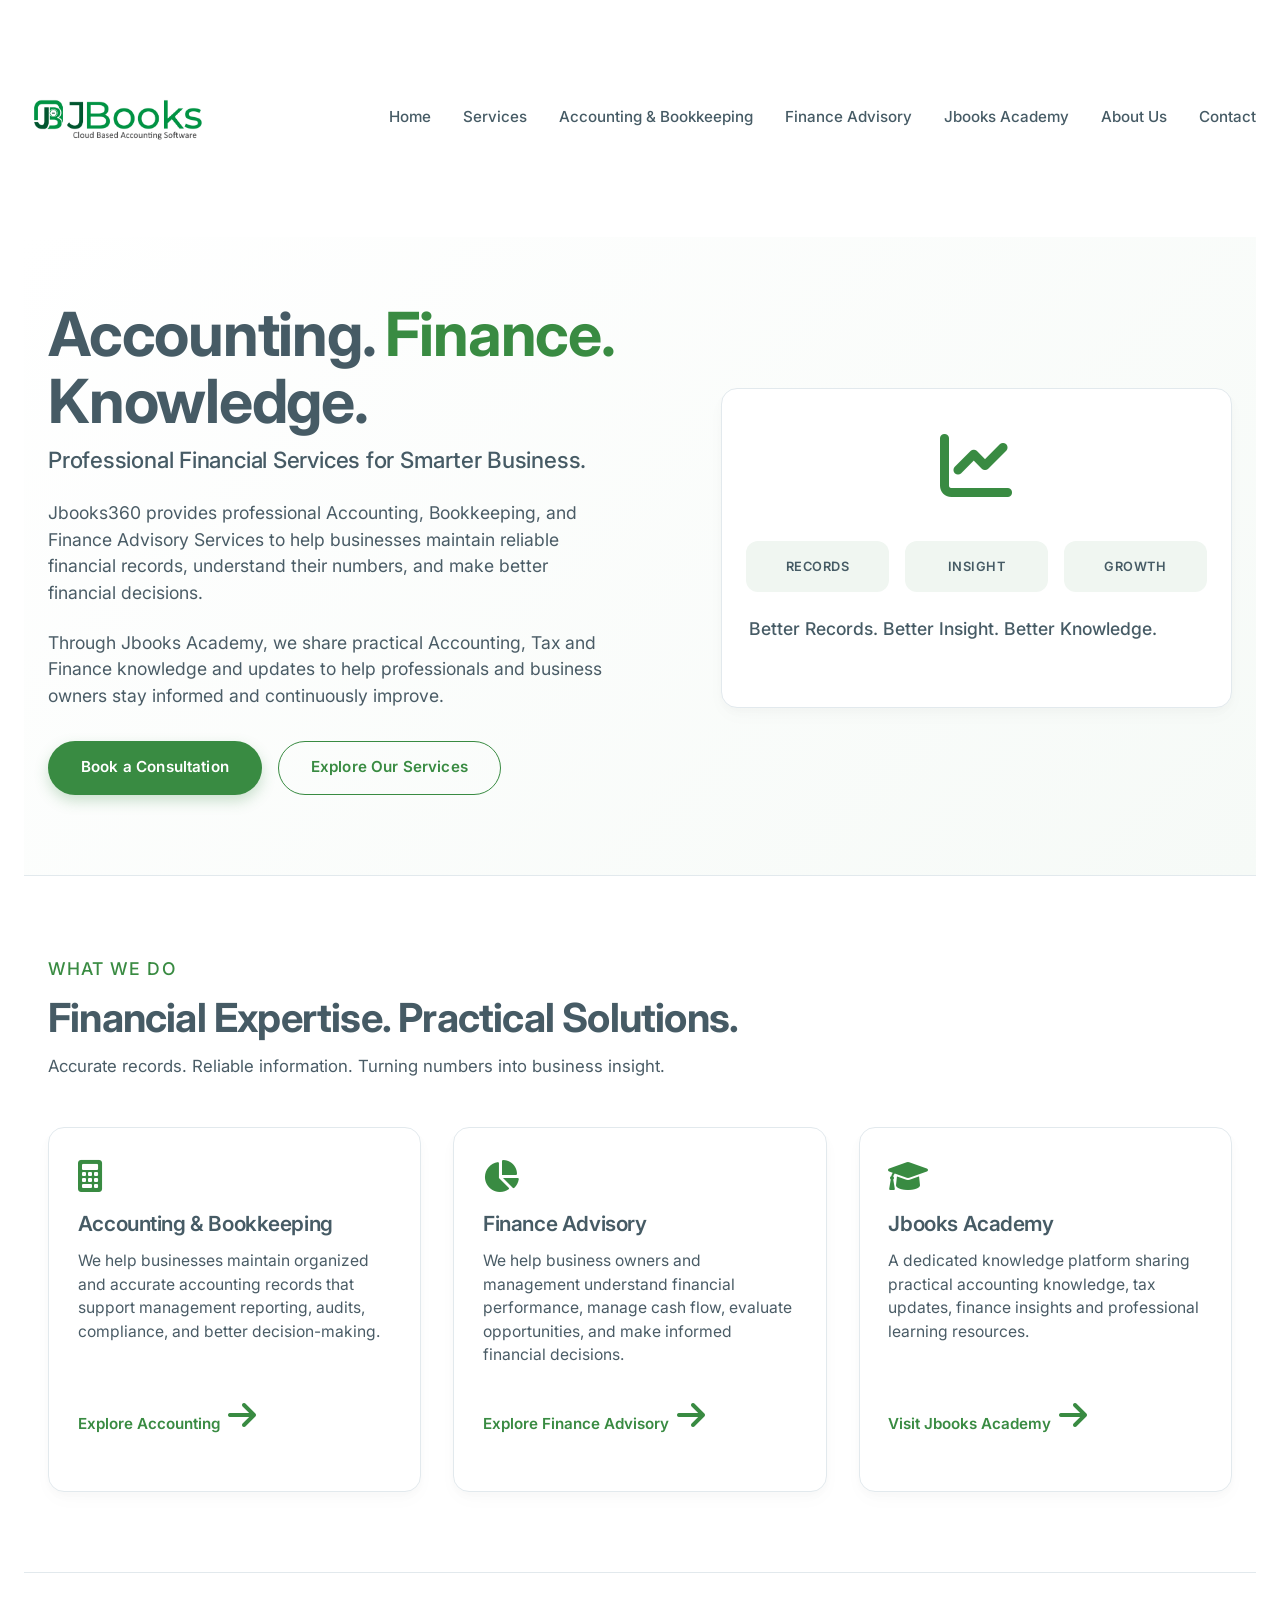
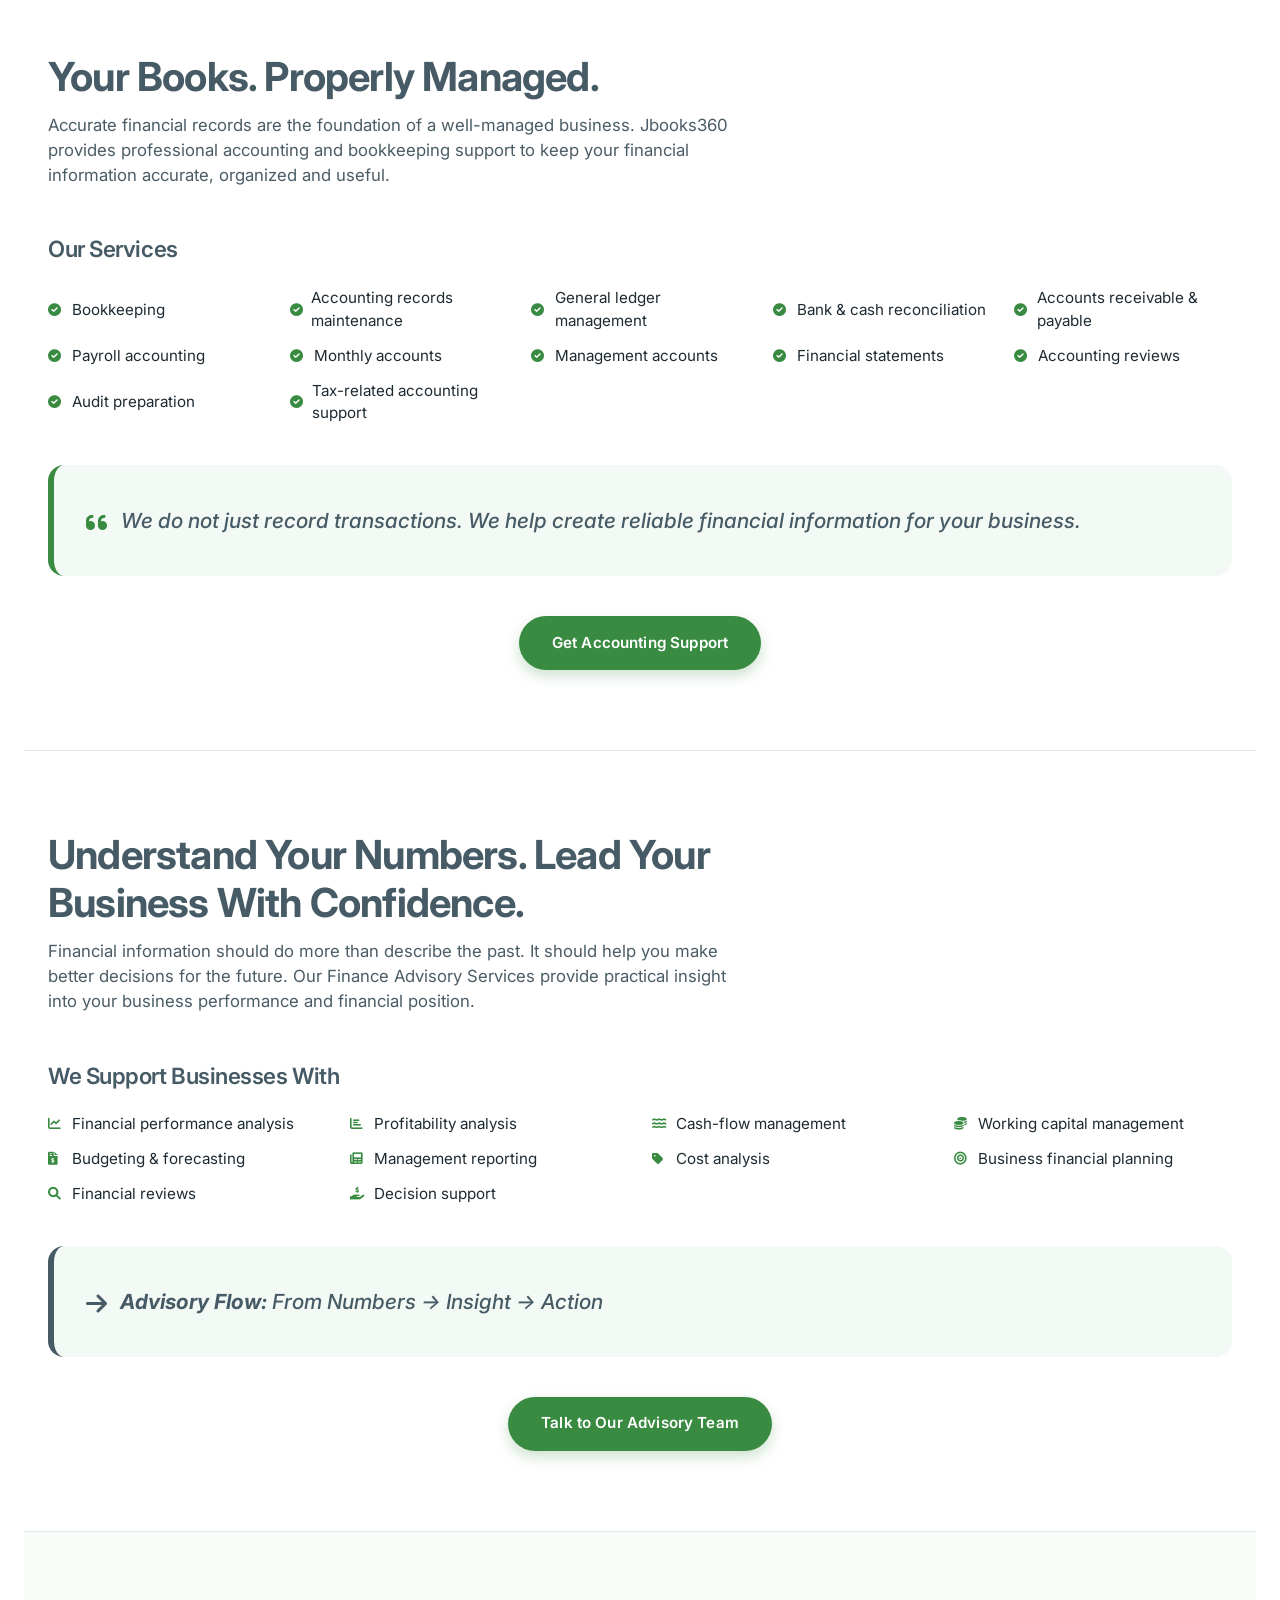
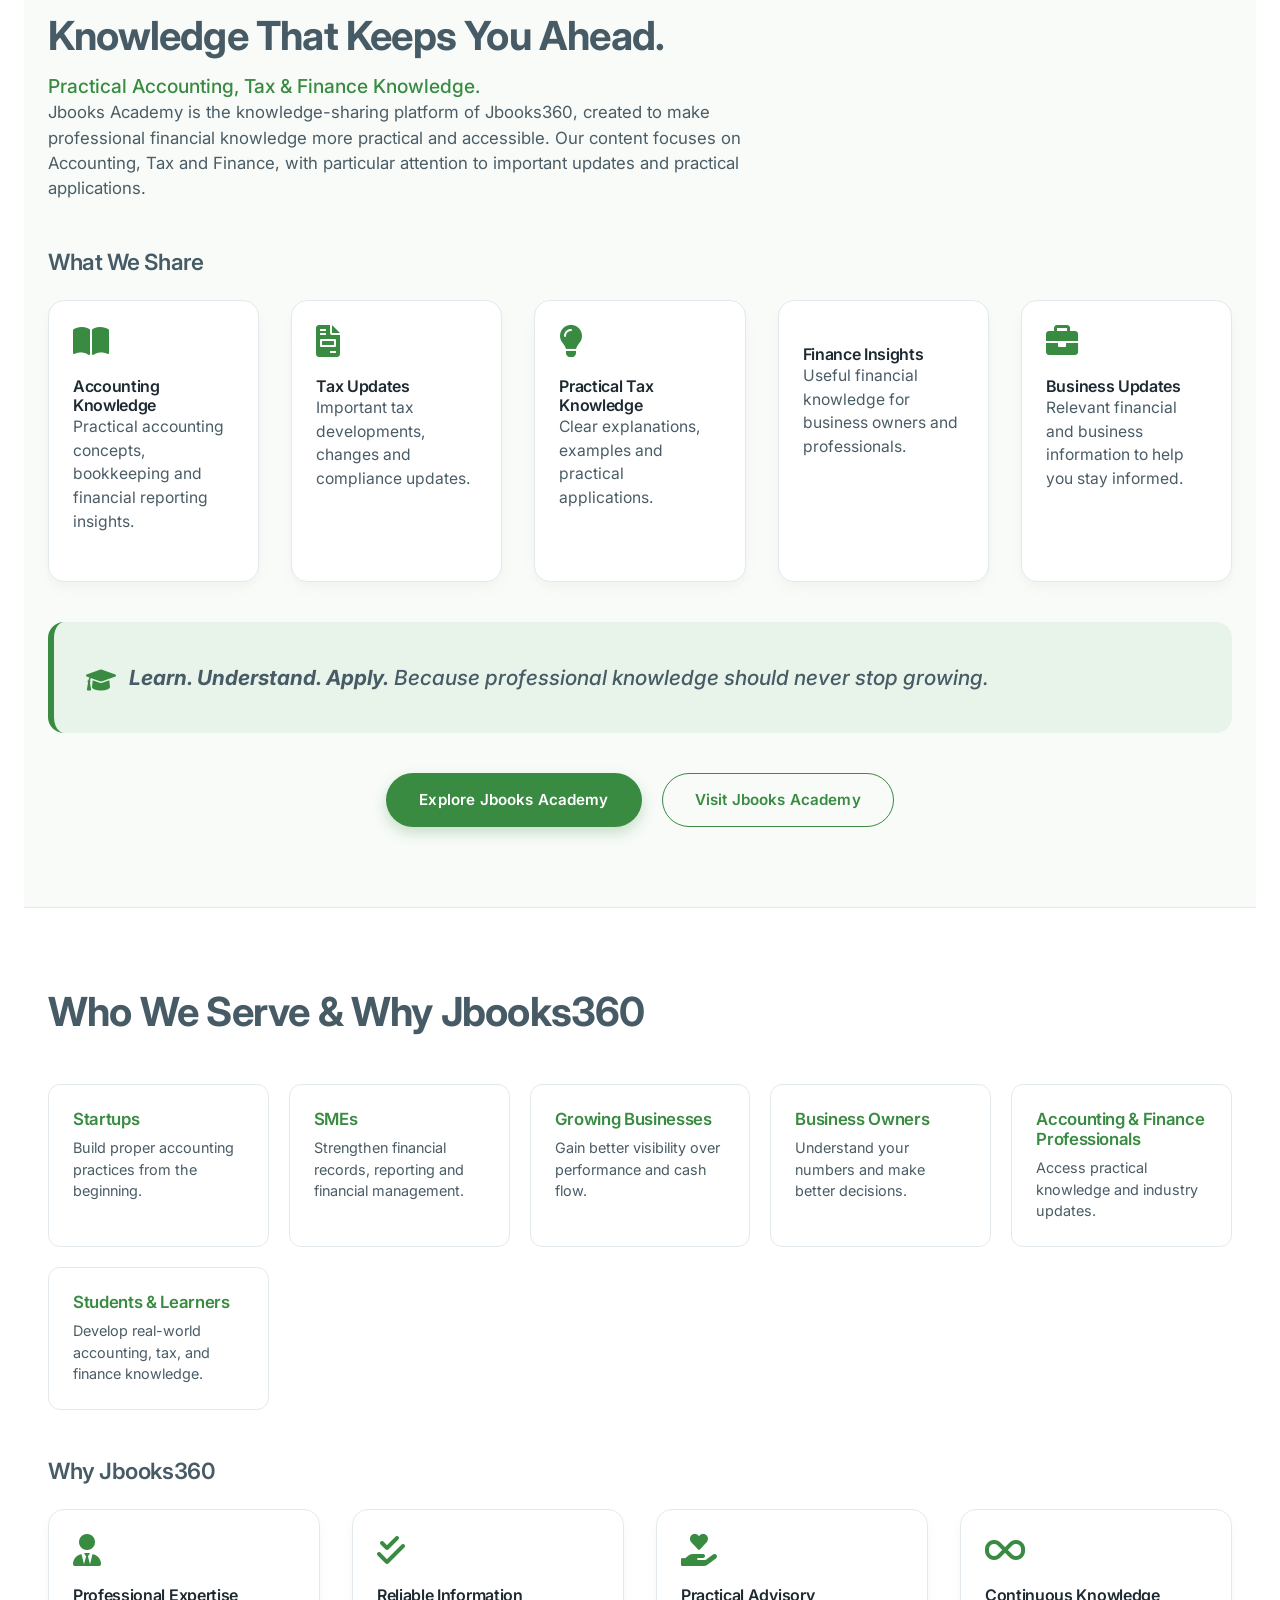
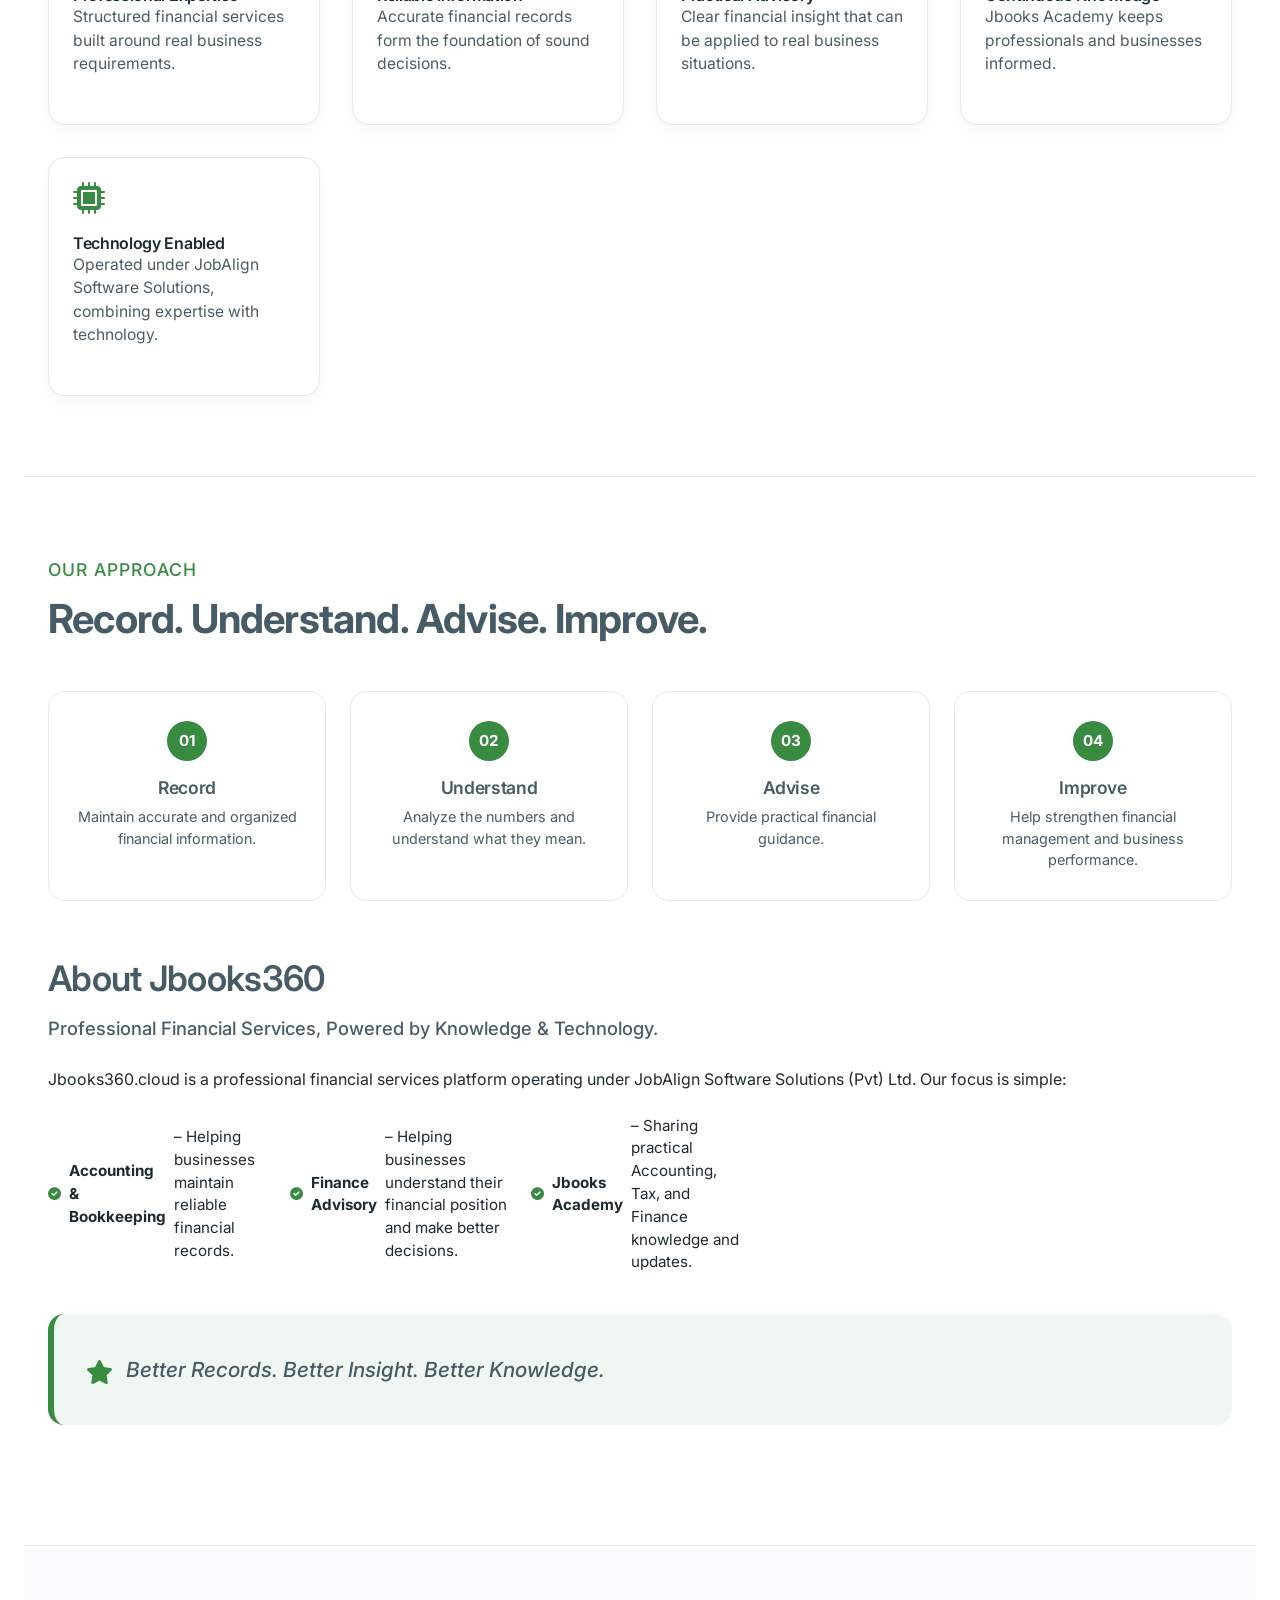
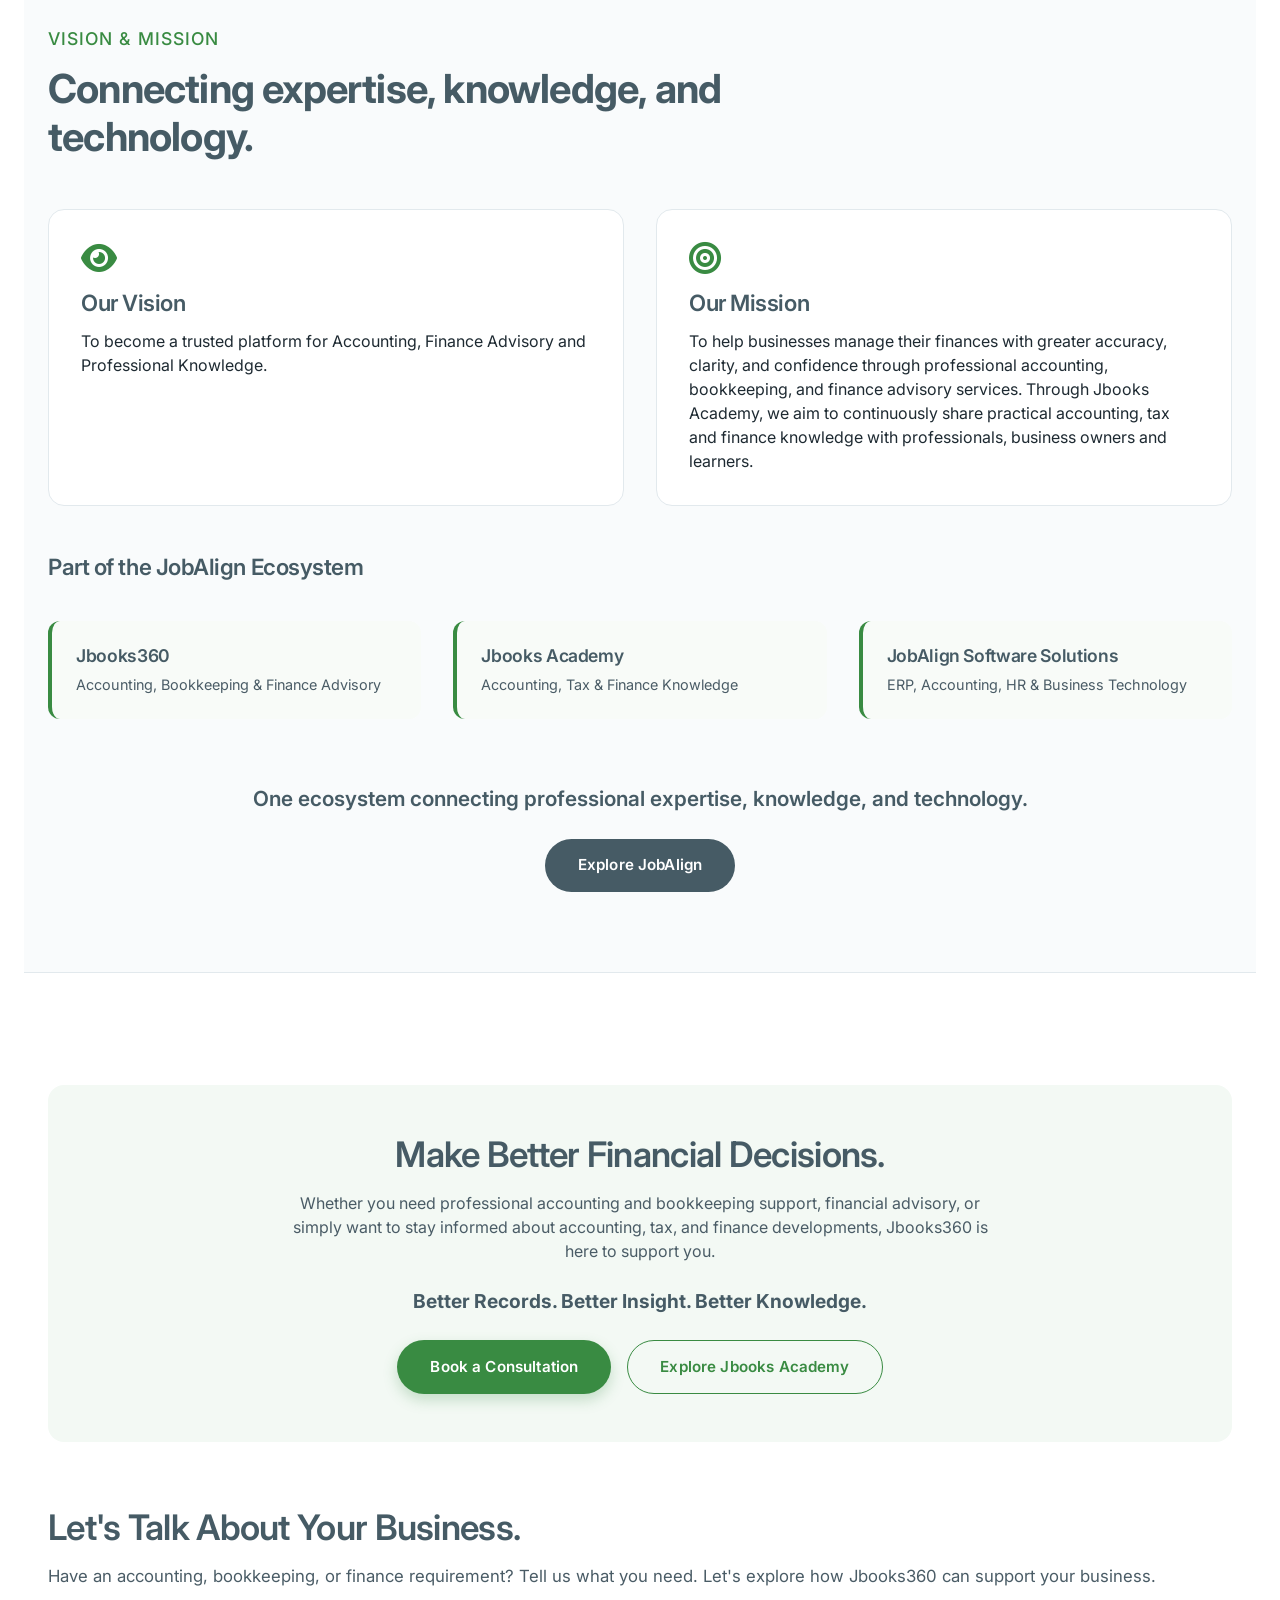
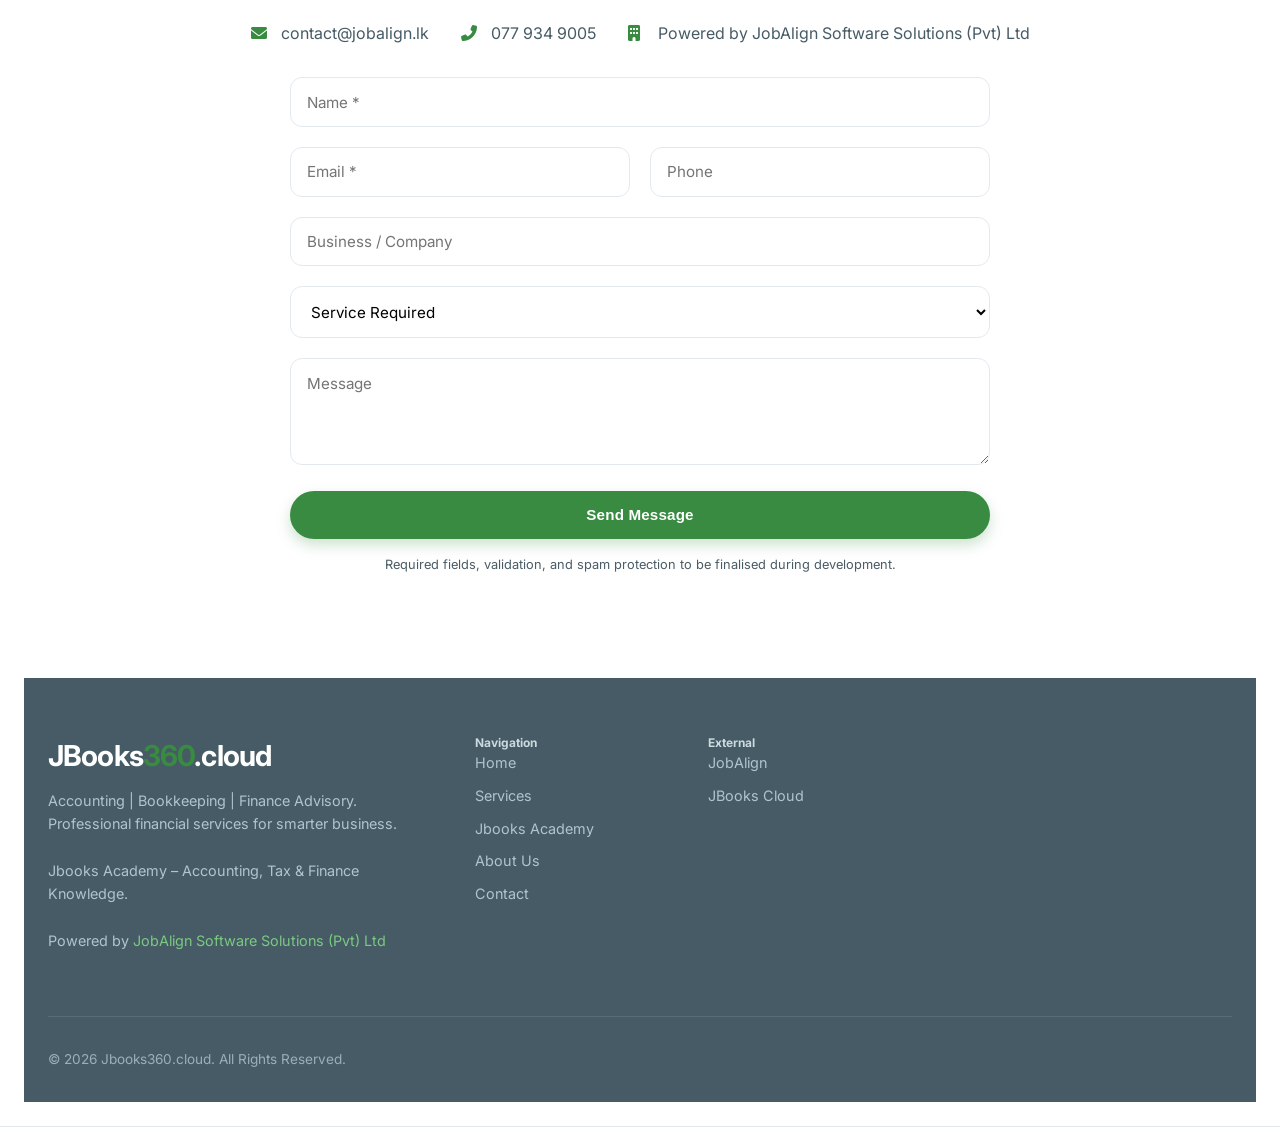
==== commit 0f64c7f5: "Update project" ====
--- a/JBooks360.cloud/index.html
+++ b/JBooks360.cloud/index.html
@@ -781,9 +781,9 @@
   <!-- ========== HEADER ========== -->
   <header class="site-header">
     <div class="container header-inner">
-      <img src="Jbooks360 Logo-03.png" alt=""
+      <img src="JobAlign Books Logo-03.jpg" alt=""
     style="height: 5cm;">
-      <nav class="main-nav">
+    <nav class="main-nav">
         <a href="#home">Home</a>
         <a href="#services">Services</a>
         <a href="#accounting">Accounting & Bookkeeping</a>
@@ -791,8 +791,7 @@
         <a href="#academy">Jbooks Academy</a>
         <a href="#about">About Us</a>
         <a href="#contact">Contact</a>
-    </div>
-
+      </nav>
 
   <main>
     <!-- ========== HERO SECTION ========== -->
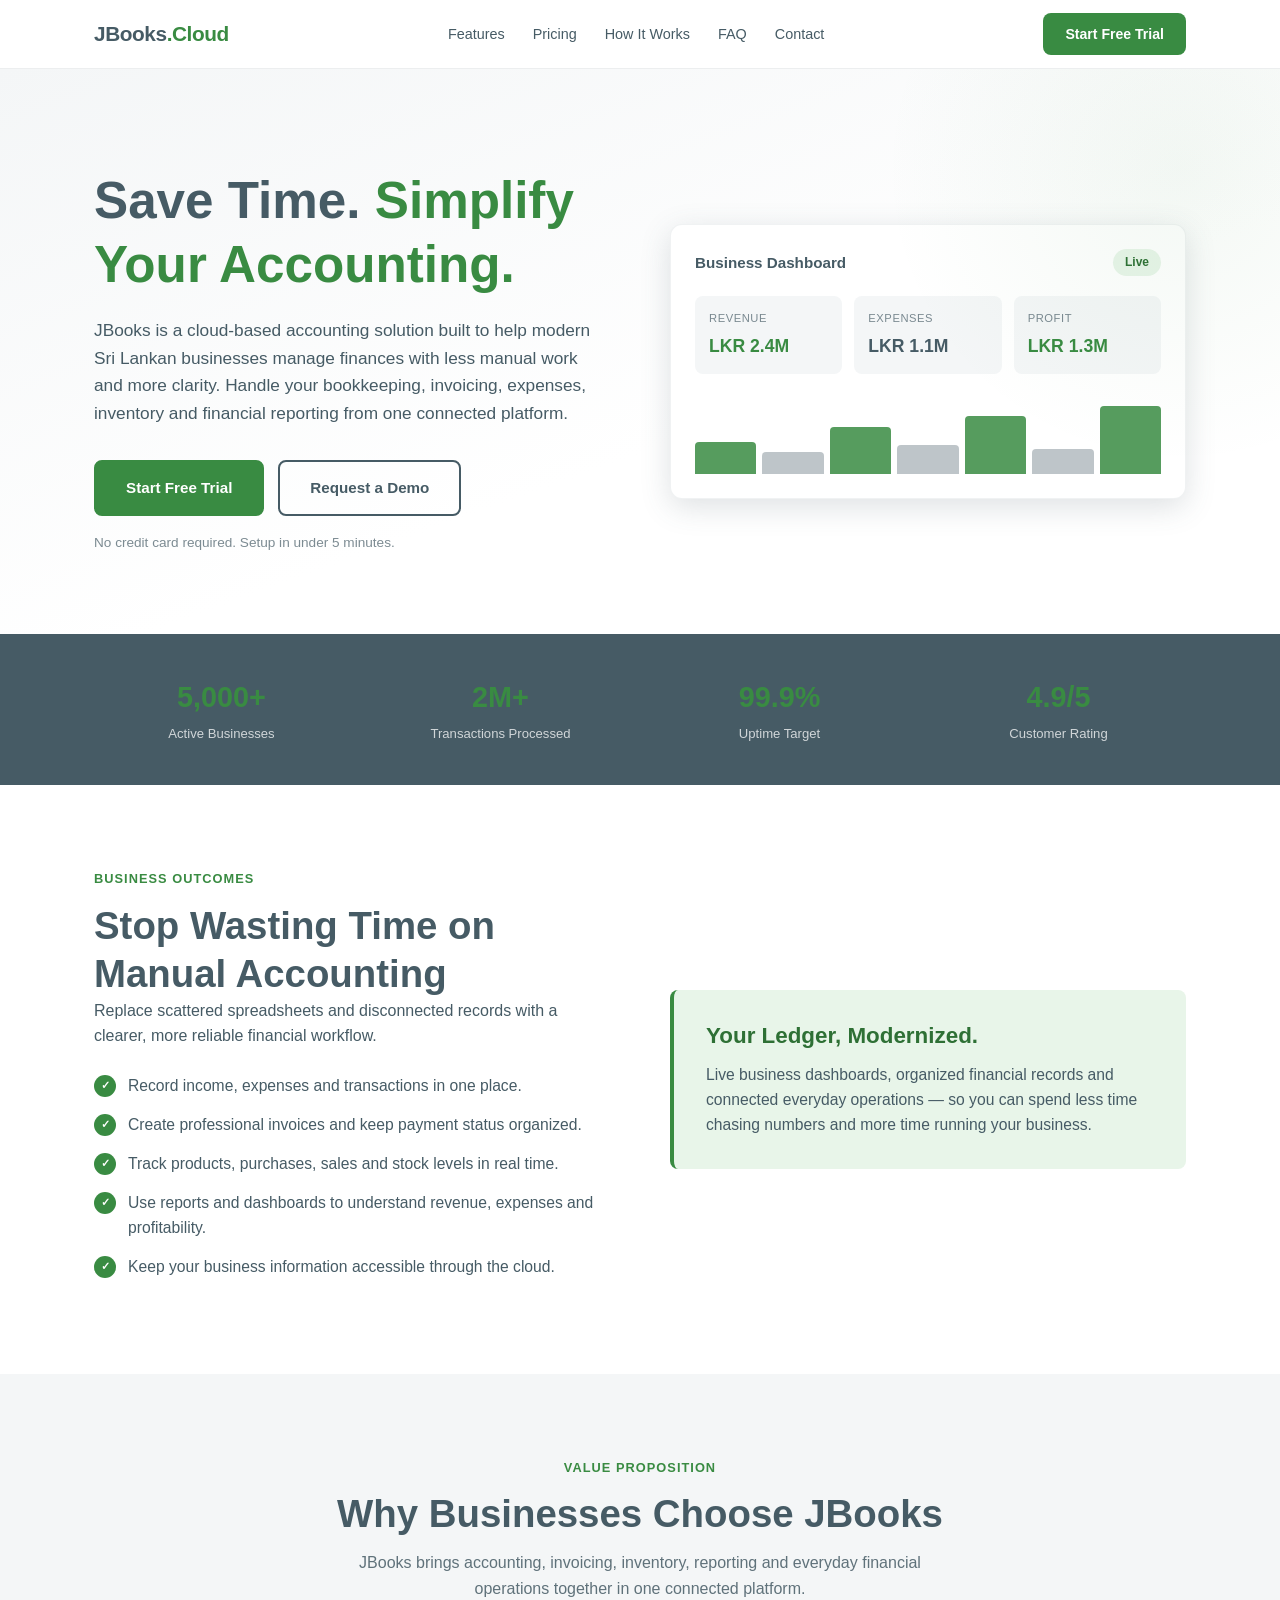
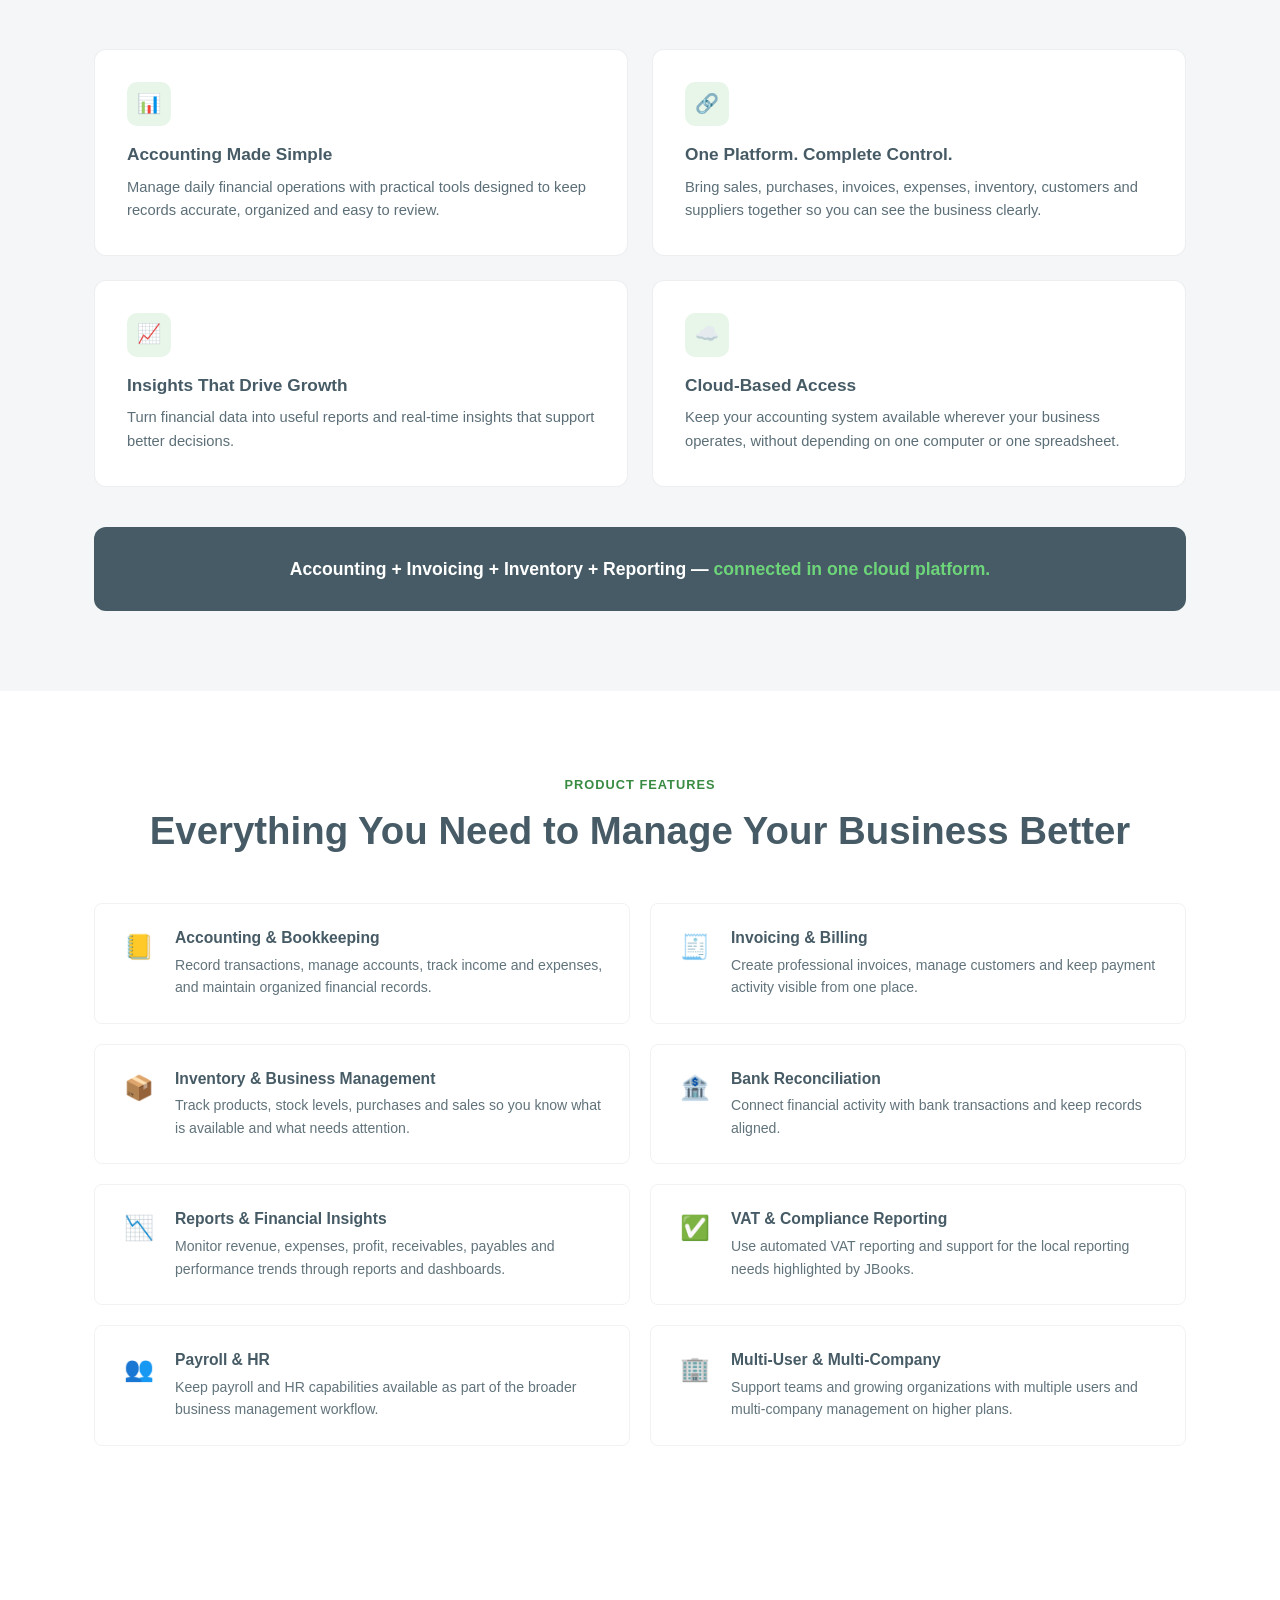
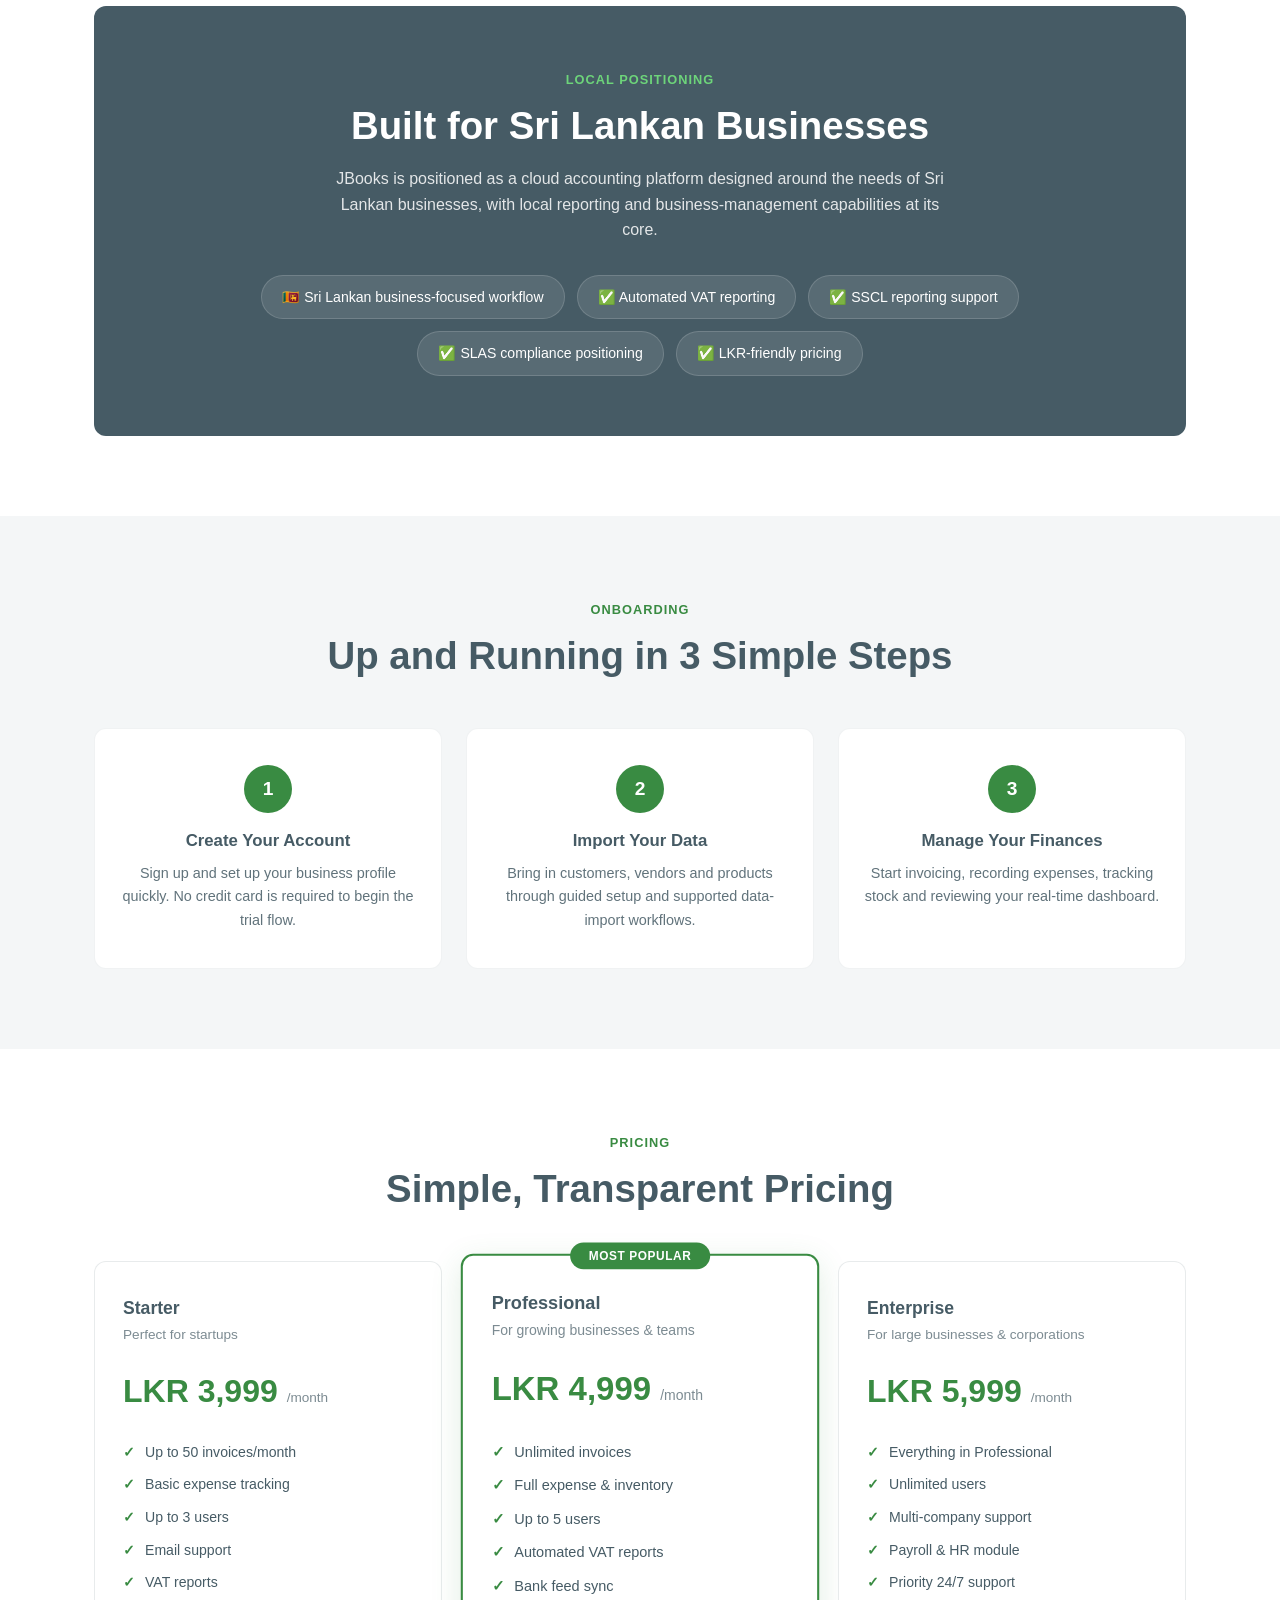
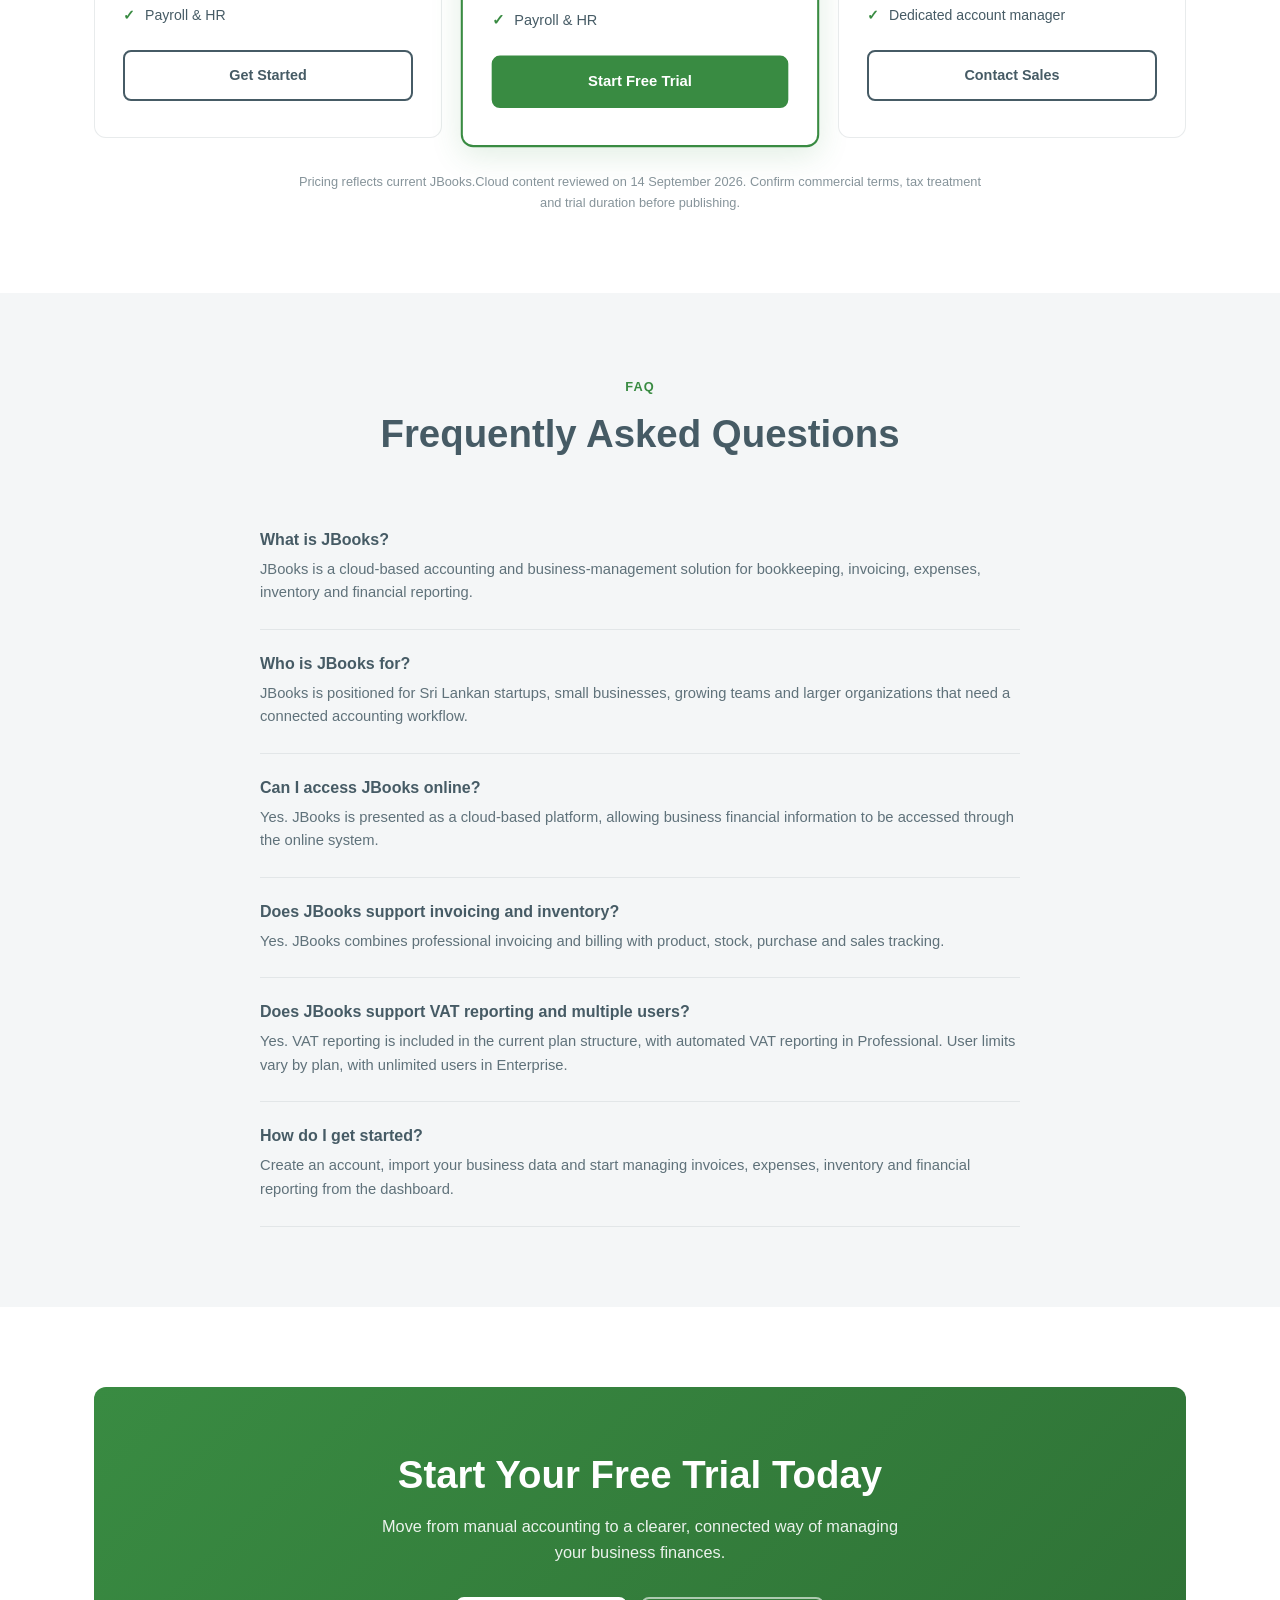
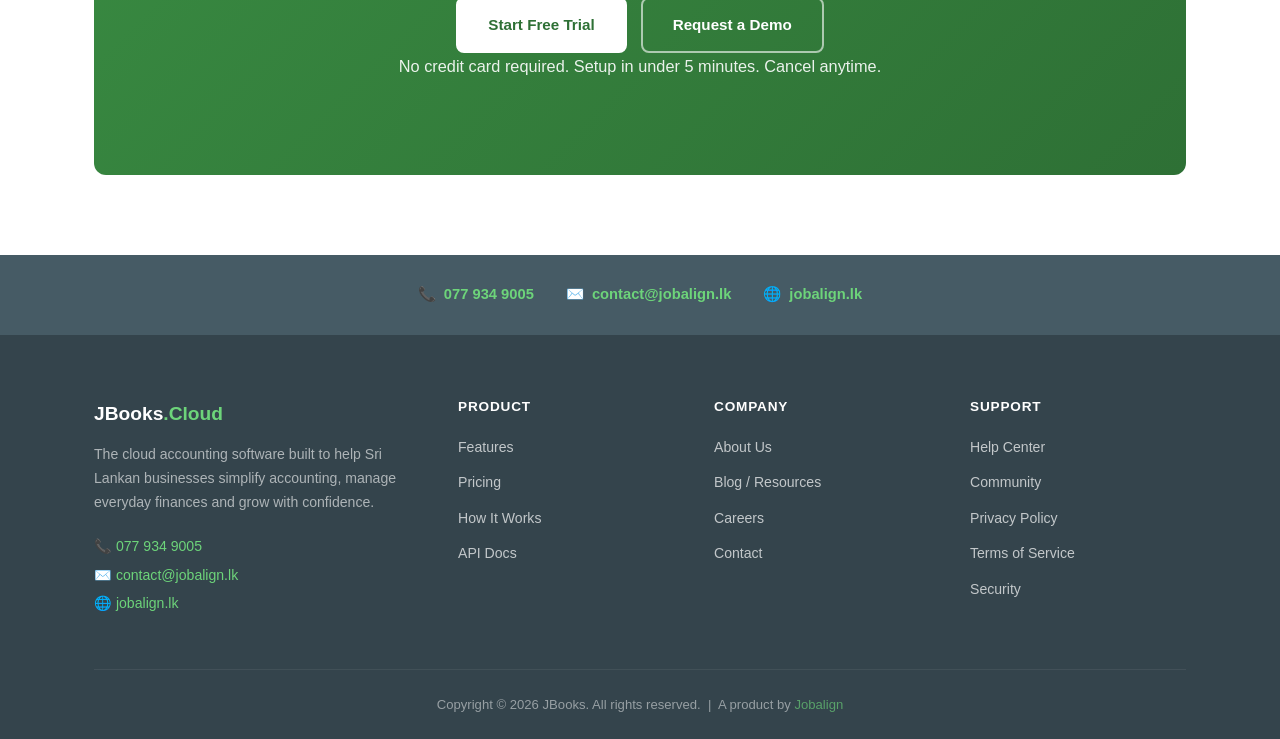
==== commit c458c085: "Update project" ====
--- a/JBooks360.cloud/index.html
+++ b/JBooks360.cloud/index.html
@@ -3,1162 +3,1356 @@
 <head>
   <meta charset="UTF-8">
   <meta name="viewport" content="width=device-width, initial-scale=1.0">
-  <title>JBooks360.cloud — Accounting. Finance. Knowledge.</title>
-  <!-- Google Fonts for clean, modern typography -->
-  <link rel="preconnect" href="https://fonts.googleapis.com">
-  <link rel="preconnect" href="https://fonts.gstatic.com" crossorigin>
-  <link href="https://fonts.googleapis.com/css2?family=Inter:opsz,wght@14..32,400;14..32,500;14..32,600;14..32,700&display=swap" rel="stylesheet">
-  <!-- Font Awesome for icons (service cards, etc.) -->
-  <link rel="stylesheet" href="https://cdnjs.cloudflare.com/ajax/libs/font-awesome/6.0.0-beta3/css/all.min.css">
+  <title>JBooks.Cloud | Cloud Accounting Software for Sri Lankan Businesses</title>
+  <meta name="description" content="Manage accounting, invoicing, expenses, inventory and financial reporting with JBooks.Cloud - a cloud accounting solution built for Sri Lankan businesses.">
   <style>
-    /* ---------- CSS Reset & Variables ---------- */
-    * {
+    /* ========== RESET & VARIABLES ========== */
+    *, *::before, *::after {
+      box-sizing: border-box;
       margin: 0;
       padding: 0;
-      box-sizing: border-box;
     }
 
     :root {
-      --primary: #398b42;        /* Jbooks green */
-      --secondary: #465b65;      /* professional slate */
-      --light-bg: #f9fbfc;
+      --green: #398b42;
+      --slate: #465b65;
+      --green-light: #e8f5e9;
+      --green-dark: #2e7035;
+      --slate-light: #f4f6f7;
+      --slate-dark: #34444c;
       --white: #ffffff;
-      --text-dark: #1e2a32;
-      --text-muted: #4a5c66;
-      --border-light: #e2e9ed;
-      --shadow-sm: 0 8px 20px rgba(0, 0, 0, 0.02), 0 4px 8px rgba(0, 0, 0, 0.02);
-      --shadow-hover: 0 20px 30px -10px rgba(57, 139, 66, 0.12), 0 8px 16px rgba(0, 0, 0, 0.04);
-      --radius-md: 16px;
-      --radius-sm: 12px;
-      --radius-pill: 40px;
-    }
+      --shadow: 0 4px 20px rgba(70, 91, 101, 0.1);
+      --shadow-hover: 0 8px 30px rgba(70, 91, 101, 0.18);
+      --radius: 12px;
+      --radius-sm: 8px;
+      --font: 'Inter', -apple-system, BlinkMacSystemFont, 'Segoe UI', Roboto, sans-serif;
+    }
+
+    html { scroll-behavior: smooth; }
 
     body {
-      font-family: 'Inter', sans-serif;
-      background-color: var(--white);
-      color: var(--text-dark);
-      line-height: 1.5;
+      font-family: var(--font);
+      color: var(--slate);
+      line-height: 1.6;
+      background: var(--white);
       -webkit-font-smoothing: antialiased;
     }
 
+    img { max-width: 100%; height: auto; display: block; }
+    a { color: var(--green); text-decoration: none; transition: color 0.2s; }
+    a:hover { color: var(--green-dark); }
+
+    /* ========== TYPOGRAPHY ========== */
+    h1, h2, h3, h4 {
+      color: var(--slate);
+      line-height: 1.25;
+      font-weight: 700;
+    }
+
+    h1 { font-size: clamp(2rem, 5vw, 3.2rem); }
+    h2 { font-size: clamp(1.6rem, 3.5vw, 2.4rem); }
+    h3 { font-size: clamp(1.15rem, 2vw, 1.4rem); }
+
+    .section-label {
+      display: inline-block;
+      font-size: 0.8rem;
+      font-weight: 700;
+      letter-spacing: 0.08em;
+      text-transform: uppercase;
+      color: var(--green);
+      margin-bottom: 0.75rem;
+    }
+
+    /* ========== LAYOUT ========== */
     .container {
-      max-width: 1280px;
+      max-width: 1140px;
       margin: 0 auto;
       padding: 0 24px;
     }
 
-    /* ---------- Typography ---------- */
-    h1, h2, h3, h4 {
+    section {
+      padding: 80px 0;
+    }
+
+    /* ========== NAVIGATION ========== */
+    .nav {
+      position: sticky;
+      top: 0;
+      z-index: 1000;
+      background: var(--white);
+      border-bottom: 1px solid rgba(70, 91, 101, 0.1);
+    }
+
+    .nav-inner {
+      display: flex;
+      align-items: center;
+      justify-content: space-between;
+      max-width: 1140px;
+      margin: 0 auto;
+      padding: 0 24px;
+      height: 68px;
+    }
+
+    .nav-logo {
+      font-size: 1.3rem;
+      font-weight: 800;
+      color: var(--slate);
+      letter-spacing: -0.02em;
+    }
+
+    .nav-logo span {
+      color: var(--green);
+    }
+
+    .nav-links {
+      display: flex;
+      gap: 28px;
+      list-style: none;
+    }
+
+    .nav-links a {
+      font-size: 0.9rem;
+      font-weight: 500;
+      color: var(--slate);
+      padding: 4px 0;
+      border-bottom: 2px solid transparent;
+      transition: border-color 0.2s, color 0.2s;
+    }
+
+    .nav-links a:hover {
+      color: var(--green);
+      border-bottom-color: var(--green);
+    }
+
+    .nav-cta {
+      display: inline-flex;
+      align-items: center;
+      gap: 8px;
+      background: var(--green);
+      color: var(--white) !important;
+      padding: 10px 22px;
+      border-radius: 8px;
       font-weight: 600;
-      letter-spacing: -0.02em;
-      line-height: 1.2;
-    }
-
-    h1 {
-      font-size: 3.2rem;
-      font-weight: 700;
-      color: var(--text-dark);
-    }
-
-    h2 {
-      font-size: 2.2rem;
-      margin-bottom: 1rem;
-      color: var(--secondary);
-    }
-
-    h3 {
-      font-size: 1.4rem;
-      margin-bottom: 0.75rem;
-      color: var(--secondary);
-    }
-
-    .section-subhead {
-      font-size: 1.1rem;
-      font-weight: 500;
-      text-transform: uppercase;
-      letter-spacing: 0.06em;
-      color: var(--primary);
-      margin-bottom: 0.75rem;
-    }
-
-    .text-muted {
-      color: var(--text-muted);
-      font-size: 1.05rem;
-    }
-
-    /* ---------- Buttons & CTA ---------- */
+      font-size: 0.88rem;
+      transition: background 0.2s, transform 0.2s;
+    }
+
+    .nav-cta:hover {
+      background: var(--green-dark);
+      transform: translateY(-1px);
+      color: var(--white) !important;
+    }
+
+    /* ========== HERO ========== */
+    .hero {
+      background: linear-gradient(160deg, var(--slate-light) 0%, var(--white) 60%);
+      padding: 100px 0 80px;
+      position: relative;
+      overflow: hidden;
+    }
+
+    .hero::before {
+      content: '';
+      position: absolute;
+      top: -200px;
+      right: -200px;
+      width: 600px;
+      height: 600px;
+      border-radius: 50%;
+      background: radial-gradient(circle, rgba(57, 139, 66, 0.06) 0%, transparent 70%);
+      pointer-events: none;
+    }
+
+    .hero-grid {
+      display: grid;
+      grid-template-columns: 1fr 1fr;
+      gap: 60px;
+      align-items: center;
+    }
+
+    .hero h1 {
+      margin-bottom: 20px;
+    }
+
+    .hero h1 em {
+      font-style: normal;
+      color: var(--green);
+    }
+
+    .hero-text {
+      font-size: 1.08rem;
+      margin-bottom: 32px;
+      max-width: 520px;
+    }
+
+    .hero-ctas {
+      display: flex;
+      flex-wrap: wrap;
+      gap: 14px;
+      margin-bottom: 16px;
+    }
+
     .btn {
       display: inline-flex;
       align-items: center;
       justify-content: center;
       gap: 8px;
-      padding: 0.9rem 2rem;
-      border-radius: var(--radius-pill);
+      padding: 14px 30px;
+      border-radius: 8px;
+      font-weight: 700;
+      font-size: 0.95rem;
+      cursor: pointer;
+      border: 2px solid transparent;
+      transition: all 0.2s;
+      text-align: center;
+    }
+
+    .btn-primary {
+      background: var(--green);
+      color: var(--white);
+      border-color: var(--green);
+    }
+
+    .btn-primary:hover {
+      background: var(--green-dark);
+      border-color: var(--green-dark);
+      transform: translateY(-2px);
+      box-shadow: 0 6px 20px rgba(57, 139, 66, 0.3);
+      color: var(--white);
+    }
+
+    .btn-secondary {
+      background: transparent;
+      color: var(--slate);
+      border-color: var(--slate);
+    }
+
+    .btn-secondary:hover {
+      background: var(--slate);
+      color: var(--white);
+      transform: translateY(-2px);
+    }
+
+    .hero-note {
+      font-size: 0.85rem;
+      color: var(--slate);
+      opacity: 0.7;
+    }
+
+    .hero-visual {
+      display: flex;
+      align-items: center;
+      justify-content: center;
+    }
+
+    .hero-dashboard-mock {
+      width: 100%;
+      background: var(--white);
+      border-radius: var(--radius);
+      box-shadow: var(--shadow-hover);
+      padding: 24px;
+      border: 1px solid rgba(70, 91, 101, 0.08);
+    }
+
+    .dashboard-header {
+      display: flex;
+      justify-content: space-between;
+      align-items: center;
+      margin-bottom: 20px;
+    }
+
+    .dashboard-header h4 {
+      font-size: 0.95rem;
+      color: var(--slate);
+    }
+
+    .dashboard-badge {
+      background: var(--green-light);
+      color: var(--green-dark);
+      padding: 4px 12px;
+      border-radius: 20px;
+      font-size: 0.75rem;
+      font-weight: 700;
+    }
+
+    .dashboard-stats {
+      display: grid;
+      grid-template-columns: repeat(3, 1fr);
+      gap: 12px;
+      margin-bottom: 20px;
+    }
+
+    .dash-stat {
+      background: var(--slate-light);
+      border-radius: var(--radius-sm);
+      padding: 14px;
+    }
+
+    .dash-stat-label {
+      font-size: 0.7rem;
+      text-transform: uppercase;
+      letter-spacing: 0.05em;
+      color: var(--slate);
+      opacity: 0.7;
+      margin-bottom: 4px;
+    }
+
+    .dash-stat-value {
+      font-size: 1.1rem;
+      font-weight: 800;
+      color: var(--slate);
+    }
+
+    .dash-stat-value.green {
+      color: var(--green);
+    }
+
+    .dashboard-chart {
+      display: flex;
+      align-items: flex-end;
+      gap: 6px;
+      height: 80px;
+      padding-top: 8px;
+    }
+
+    .dash-bar {
+      flex: 1;
+      border-radius: 4px 4px 0 0;
+      background: var(--green);
+      opacity: 0.85;
+      transition: opacity 0.2s;
+    }
+
+    .dash-bar:hover { opacity: 1; }
+
+    .dash-bar.slate { background: var(--slate); opacity: 0.35; }
+    .dash-bar.slate:hover { opacity: 0.5; }
+
+    /* ========== TRUST STRIP ========== */
+    .trust-strip {
+      background: var(--slate);
+      padding: 40px 0;
+    }
+
+    .trust-grid {
+      display: grid;
+      grid-template-columns: repeat(4, 1fr);
+      gap: 24px;
+      text-align: center;
+    }
+
+    .trust-item .trust-number {
+      font-size: 1.8rem;
+      font-weight: 800;
+      color: var(--green);
+      display: block;
+    }
+
+    .trust-item .trust-label {
+      font-size: 0.82rem;
+      color: rgba(255, 255, 255, 0.75);
+      margin-top: 4px;
+    }
+
+    /* ========== PROBLEM / OUTCOME ========== */
+    .outcome-grid {
+      display: grid;
+      grid-template-columns: 1fr 1fr;
+      gap: 60px;
+      align-items: center;
+    }
+
+    .outcome-list {
+      list-style: none;
+      margin-top: 24px;
+    }
+
+    .outcome-list li {
+      display: flex;
+      align-items: flex-start;
+      gap: 12px;
+      margin-bottom: 14px;
+      font-size: 0.98rem;
+    }
+
+    .outcome-list li::before {
+      content: '✓';
+      display: flex;
+      align-items: center;
+      justify-content: center;
+      min-width: 22px;
+      height: 22px;
+      border-radius: 50%;
+      background: var(--green);
+      color: var(--white);
+      font-size: 0.7rem;
+      font-weight: 800;
+      margin-top: 2px;
+    }
+
+    .outcome-callout {
+      background: var(--green-light);
+      border-left: 4px solid var(--green);
+      border-radius: var(--radius-sm);
+      padding: 32px;
+    }
+
+    .outcome-callout h3 {
+      color: var(--green-dark);
+      margin-bottom: 12px;
+    }
+
+    .outcome-callout p {
+      font-size: 0.98rem;
+    }
+
+    /* ========== WHY JBOOKS ========== */
+    .why-grid {
+      display: grid;
+      grid-template-columns: repeat(2, 1fr);
+      gap: 24px;
+      margin-top: 48px;
+    }
+
+    .why-card {
+      background: var(--white);
+      border: 1px solid rgba(70, 91, 101, 0.1);
+      border-radius: var(--radius);
+      padding: 32px;
+      transition: box-shadow 0.25s, transform 0.25s;
+    }
+
+    .why-card:hover {
+      box-shadow: var(--shadow-hover);
+      transform: translateY(-4px);
+    }
+
+    .why-card-icon {
+      width: 44px;
+      height: 44px;
+      border-radius: 10px;
+      background: var(--green-light);
+      display: flex;
+      align-items: center;
+      justify-content: center;
+      font-size: 1.2rem;
+      margin-bottom: 18px;
+    }
+
+    .why-card h3 {
+      margin-bottom: 10px;
+      font-size: 1.08rem;
+    }
+
+    .why-card p {
+      font-size: 0.92rem;
+      opacity: 0.88;
+    }
+
+    .positioning-line {
+      margin-top: 40px;
+      text-align: center;
+      background: var(--slate);
+      color: var(--white);
+      border-radius: var(--radius);
+      padding: 28px 32px;
+      font-size: 1.1rem;
       font-weight: 600;
-      font-size: 0.95rem;
-      text-decoration: none;
-      transition: all 0.2s ease;
-      border: 1.5px solid transparent;
-      cursor: pointer;
-      letter-spacing: 0.01em;
-    }
-
-    .btn-primary {
-      background-color: var(--primary);
-      color: var(--white);
-      box-shadow: 0 6px 14px rgba(57, 139, 66, 0.25);
-    }
-
-    .btn-primary:hover {
-      background-color: #2e7536;
-      box-shadow: 0 10px 20px rgba(57, 139, 66, 0.3);
-      transform: translateY(-1px);
-    }
-
-    .btn-outline {
+    }
+
+    .positioning-line span {
+      color: #6dd47a;
+    }
+
+    /* ========== FEATURES ========== */
+    .features-grid {
+      display: grid;
+      grid-template-columns: repeat(2, 1fr);
+      gap: 20px;
+      margin-top: 48px;
+    }
+
+    .feature-card {
+      display: flex;
+      gap: 16px;
+      padding: 24px;
+      border-radius: var(--radius-sm);
+      border: 1px solid rgba(70, 91, 101, 0.08);
+      transition: background 0.2s;
+    }
+
+    .feature-card:hover {
+      background: var(--slate-light);
+    }
+
+    .feature-icon {
+      font-size: 1.5rem;
+      flex-shrink: 0;
+      width: 40px;
+      text-align: center;
+    }
+
+    .feature-card h3 {
+      font-size: 0.98rem;
+      margin-bottom: 6px;
+    }
+
+    .feature-card p {
+      font-size: 0.88rem;
+      opacity: 0.85;
+    }
+
+    /* ========== LOCAL ========== */
+    .local-section {
+      background: var(--slate);
+      color: var(--white);
+      border-radius: var(--radius);
+      padding: 60px 48px;
+      text-align: center;
+    }
+
+    .local-section .section-label {
+      color: #6dd47a;
+    }
+
+    .local-section h2 {
+      color: var(--white);
+      margin-bottom: 16px;
+    }
+
+    .local-section p {
+      max-width: 620px;
+      margin: 0 auto 32px;
+      opacity: 0.85;
+    }
+
+    .local-list {
+      display: flex;
+      flex-wrap: wrap;
+      justify-content: center;
+      gap: 12px;
+      list-style: none;
+    }
+
+    .local-list li {
+      background: rgba(255, 255, 255, 0.1);
+      border: 1px solid rgba(255, 255, 255, 0.15);
+      padding: 10px 20px;
+      border-radius: 40px;
+      font-size: 0.88rem;
+      font-weight: 500;
+    }
+
+    /* ========== HOW IT WORKS ========== */
+    .steps-grid {
+      display: grid;
+      grid-template-columns: repeat(3, 1fr);
+      gap: 24px;
+      margin-top: 48px;
+      position: relative;
+    }
+
+    .step-card {
+      text-align: center;
+      padding: 36px 24px;
+      border-radius: var(--radius);
+      background: var(--white);
+      border: 1px solid rgba(70, 91, 101, 0.08);
+      position: relative;
+    }
+
+    .step-number {
+      width: 48px;
+      height: 48px;
+      border-radius: 50%;
+      background: var(--green);
+      color: var(--white);
+      display: flex;
+      align-items: center;
+      justify-content: center;
+      font-size: 1.2rem;
+      font-weight: 800;
+      margin: 0 auto 18px;
+    }
+
+    .step-card h3 {
+      margin-bottom: 10px;
+      font-size: 1.05rem;
+    }
+
+    .step-card p {
+      font-size: 0.9rem;
+      opacity: 0.85;
+    }
+
+    /* ========== PRICING ========== */
+    .pricing-grid {
+      display: grid;
+      grid-template-columns: repeat(3, 1fr);
+      gap: 24px;
+      margin-top: 48px;
+      align-items: start;
+    }
+
+    .pricing-card {
+      background: var(--white);
+      border: 1px solid rgba(70, 91, 101, 0.12);
+      border-radius: var(--radius);
+      padding: 36px 28px;
+      transition: box-shadow 0.25s, transform 0.25s;
+      position: relative;
+    }
+
+    .pricing-card:hover {
+      box-shadow: var(--shadow-hover);
+      transform: translateY(-4px);
+    }
+
+    .pricing-card.featured {
+      border: 2px solid var(--green);
+      box-shadow: 0 8px 30px rgba(57, 139, 66, 0.15);
+      transform: scale(1.03);
+    }
+
+    .pricing-card.featured:hover {
+      transform: scale(1.03) translateY(-4px);
+    }
+
+    .pricing-badge {
+      position: absolute;
+      top: -13px;
+      left: 50%;
+      transform: translateX(-50%);
+      background: var(--green);
+      color: var(--white);
+      padding: 4px 18px;
+      border-radius: 20px;
+      font-size: 0.72rem;
+      font-weight: 700;
+      text-transform: uppercase;
+      letter-spacing: 0.05em;
+      white-space: nowrap;
+    }
+
+    .pricing-card h3 {
+      font-size: 1.1rem;
+      margin-bottom: 4px;
+    }
+
+    .pricing-card .plan-desc {
+      font-size: 0.85rem;
+      opacity: 0.7;
+      margin-bottom: 20px;
+    }
+
+    .pricing-price {
+      font-size: 2rem;
+      font-weight: 800;
+      color: var(--green);
+      margin-bottom: 4px;
+    }
+
+    .pricing-price span {
+      font-size: 0.85rem;
+      font-weight: 500;
+      color: var(--slate);
+      opacity: 0.7;
+    }
+
+    .pricing-features {
+      list-style: none;
+      margin: 24px 0;
+    }
+
+    .pricing-features li {
+      display: flex;
+      align-items: flex-start;
+      gap: 10px;
+      font-size: 0.88rem;
+      margin-bottom: 10px;
+    }
+
+    .pricing-features li::before {
+      content: '✓';
+      color: var(--green);
+      font-weight: 800;
+      flex-shrink: 0;
+    }
+
+    .pricing-card .btn {
+      width: 100%;
+      padding: 12px;
+      font-size: 0.9rem;
+    }
+
+    .pricing-note {
+      text-align: center;
+      font-size: 0.8rem;
+      opacity: 0.65;
+      margin-top: 32px;
+      max-width: 700px;
+      margin-left: auto;
+      margin-right: auto;
+    }
+
+    /* ========== FAQ ========== */
+    .faq-list {
+      max-width: 760px;
+      margin: 48px auto 0;
+    }
+
+    .faq-item {
+      border-bottom: 1px solid rgba(70, 91, 101, 0.1);
+      padding: 24px 0;
+    }
+
+    .faq-item h3 {
+      font-size: 1rem;
+      margin-bottom: 8px;
+      color: var(--slate);
+    }
+
+    .faq-item p {
+      font-size: 0.92rem;
+      opacity: 0.85;
+    }
+
+    /* ========== CTA ========== */
+    .cta-section {
+      background: linear-gradient(135deg, var(--green) 0%, var(--green-dark) 100%);
+      color: var(--white);
+      text-align: center;
+      border-radius: var(--radius);
+      padding: 64px 40px;
+    }
+
+    .cta-section h2 {
+      color: var(--white);
+      margin-bottom: 14px;
+    }
+
+    .cta-section p {
+      opacity: 0.9;
+      max-width: 520px;
+      margin: 0 auto 32px;
+      font-size: 1.02rem;
+    }
+
+    .cta-buttons {
+      display: flex;
+      flex-wrap: wrap;
+      justify-content: center;
+      gap: 14px;
+    }
+
+    .btn-white {
+      background: var(--white);
+      color: var(--green-dark);
+      border-color: var(--white);
+      font-weight: 700;
+    }
+
+    .btn-white:hover {
       background: transparent;
-      border-color: var(--primary);
-      color: var(--primary);
-    }
-
-    .btn-outline:hover {
-      background: rgba(57, 139, 66, 0.05);
-      border-color: #2e7536;
-      color: #2e7536;
-    }
-
-    .btn-secondary {
-      background: var(--secondary);
-      color: var(--white);
-    }
-
-    .btn-secondary:hover {
-      background: #3a4c55;
-    }
-
-    .btn-sm {
-      padding: 0.6rem 1.4rem;
-      font-size: 0.85rem;
-    }
-
-    .btn-link {
-      background: none;
-      border: none;
-      color: var(--primary);
+      color: var(--white);
+      border-color: var(--white);
+      transform: translateY(-2px);
+    }
+
+    .btn-outline-white {
+      background: transparent;
+      color: var(--white);
+      border-color: rgba(255, 255, 255, 0.6);
+    }
+
+    .btn-outline-white:hover {
+      background: rgba(255, 255, 255, 0.12);
+      border-color: var(--white);
+      color: var(--white);
+      transform: translateY(-2px);
+    }
+
+    .cta-note {
+      margin-top: 18px;
+      font-size: 0.82rem;
+      opacity: 0.75;
+    }
+
+    /* ========== CONTACT BAR ========== */
+    .contact-bar {
+      background: var(--slate);
+      color: var(--white);
+      padding: 28px 0;
+    }
+
+    .contact-bar-inner {
+      display: flex;
+      flex-wrap: wrap;
+      justify-content: center;
+      align-items: center;
+      gap: 32px;
+      font-size: 0.92rem;
+    }
+
+    .contact-bar a {
+      color: #6dd47a;
       font-weight: 600;
       display: inline-flex;
       align-items: center;
       gap: 8px;
-      padding: 0.5rem 0;
-      text-decoration: none;
-      font-size: 0.95rem;
-      transition: gap 0.2s;
-    }
-
-    .btn-link i {
-      font-size: 0.8rem;
-      transition: transform 0.2s;
-    }
-
-    .btn-link:hover i {
-      transform: translateX(4px);
-    }
-
-    /* ---------- Header & Nav ---------- */
-    .site-header {
-      padding: 1.5rem 0;
-      border-bottom: 1px solid var(--border-light);
-      background: var(--white);
-      position: sticky;
-      top: 0;
-      z-index: 50;
-      backdrop-filter: blur(8px);
-      background: rgba(255, 255, 255, 0.92);
-    }
-
-    .header-inner {
-      display: flex;
-      align-items: center;
-      justify-content: space-between;
-      flex-wrap: wrap;
-      gap: 1.5rem;
-    }
-
-    .logo {
-      font-size: 1.6rem;
-      font-weight: 700;
-      color: var(--secondary);
-      text-decoration: none;
-      letter-spacing: -0.03em;
-    }
-
-    .logo span {
-      color: var(--primary);
-      font-weight: 700;
-    }
-
-    .main-nav {
-      display: flex;
-      align-items: center;
-      gap: 2rem;
-      flex-wrap: wrap;
-    }
-
-    .main-nav a {
-      text-decoration: none;
-      color: var(--secondary);
-      font-weight: 500;
-      font-size: 0.95rem;
-      transition: color 0.15s;
-      padding: 0.25rem 0;
-      border-bottom: 2px solid transparent;
-    }
-
-    .main-nav a:hover {
-      color: var(--primary);
-      border-bottom-color: var(--primary);
-    }
-
-    .header-cta {
-      display: flex;
-      gap: 1rem;
-      align-items: center;
-    }
-
-    /* ---------- Hero ---------- */
-    .hero {
-      padding: 4rem 0 5rem;
-      background: linear-gradient(135deg, #ffffff 0%, #f6faf7 100%);
-      border-bottom: 1px solid var(--border-light);
-    }
-
-    .hero-grid {
-      display: grid;
-      grid-template-columns: 1.1fr 0.9fr;
-      gap: 3rem;
-      align-items: center;
-    }
-
-    .hero h1 {
-      font-size: 3.8rem;
-      font-weight: 700;
-      line-height: 1.1;
-      margin-bottom: 0.5rem;
-      color: var(--secondary);
-    }
-
-    .hero h1 .accent {
-      color: var(--primary);
-    }
-
-    .hero .subhead {
-      font-size: 1.4rem;
-      font-weight: 500;
-      color: var(--secondary);
-      margin: 0.5rem 0 1.5rem;
-      letter-spacing: -0.01em;
-    }
-
-    .hero p {
-      color: var(--text-muted);
-      font-size: 1.1rem;
-      margin-bottom: 1.5rem;
-      max-width: 90%;
-    }
-
-    .hero-actions {
-      display: flex;
-      gap: 1rem;
-      flex-wrap: wrap;
-      margin-top: 2rem;
-    }
-
-    .hero-visual {
-      background: var(--white);
-      border-radius: var(--radius-md);
-      box-shadow: var(--shadow-sm);
-      padding: 2.5rem 1.5rem;
-      border: 1px solid var(--border-light);
-      text-align: center;
-    }
-
-    .hero-visual i {
-      font-size: 4.5rem;
-      color: var(--primary);
-      margin-bottom: 1.5rem;
-    }
-
-    .hero-visual .mini-grid {
-      display: grid;
-      grid-template-columns: repeat(3, 1fr);
-      gap: 1rem;
-      margin-top: 1rem;
-    }
-
-    .hero-visual .mini-item {
-      background: #f0f6f1;
-      padding: 1rem 0.5rem;
-      border-radius: var(--radius-sm);
-      font-weight: 600;
-      font-size: 0.8rem;
-      color: var(--secondary);
-      text-transform: uppercase;
-      letter-spacing: 0.04em;
-    }
-
-    /* ---------- Section Styling ---------- */
-    section {
-      padding: 5rem 0;
-      border-bottom: 1px solid var(--border-light);
-    }
-
-    section:last-of-type {
-      border-bottom: none;
-    }
-
-    .section-header {
-      margin-bottom: 3rem;
-      max-width: 700px;
-    }
-
-    .section-header h2 {
-      font-size: 2.5rem;
-      font-weight: 700;
-      color: var(--secondary);
-      margin-bottom: 0.75rem;
-    }
-
-    /* Card Grids */
-    .card-grid {
-      display: grid;
-      grid-template-columns: repeat(auto-fit, minmax(280px, 1fr));
-      gap: 2rem;
-    }
-
-    .service-card {
-      background: var(--white);
-      padding: 2rem 1.8rem;
-      border-radius: var(--radius-md);
-      border: 1px solid var(--border-light);
-      box-shadow: var(--shadow-sm);
-      transition: all 0.25s ease;
-      display: flex;
-      flex-direction: column;
-    }
-
-    .service-card:hover {
-      box-shadow: var(--shadow-hover);
-      border-color: rgba(57, 139, 66, 0.3);
-      transform: translateY(-3px);
-    }
-
-    .service-card i {
-      font-size: 2rem;
-      color: var(--primary);
-      margin-bottom: 1.25rem;
-    }
-
-    .service-card h3 {
-      font-size: 1.3rem;
-      margin-bottom: 0.75rem;
-    }
-
-    .service-card p {
-      color: var(--text-muted);
-      font-size: 0.98rem;
-      margin-bottom: 1.5rem;
-      flex: 1;
-    }
-
-    .service-card .btn-link {
-      align-self: flex-start;
-    }
-
-    /* List styles */
-    .service-list {
-      display: grid;
-      grid-template-columns: repeat(auto-fill, minmax(200px, 1fr));
-      gap: 0.75rem 1.5rem;
-      list-style: none;
-      margin: 1.5rem 0;
-    }
-
-    .service-list li {
-      display: flex;
+    }
+
+    .contact-bar a:hover {
+      color: var(--white);
+    }
+
+    .contact-item {
+      display: inline-flex;
       align-items: center;
       gap: 8px;
-      font-size: 0.95rem;
-      color: var(--text-dark);
-    }
-
-    .service-list li i {
-      color: var(--primary);
-      font-size: 0.8rem;
-      width: 16px;
-    }
-
-    .trust-block {
-      background: #f3f9f4;
-      padding: 2.5rem 2rem;
-      border-radius: var(--radius-md);
-      border-left: 6px solid var(--primary);
-      margin: 2.5rem 0;
-    }
-
-    .trust-block p {
-      font-size: 1.3rem;
-      font-weight: 500;
-      color: var(--secondary);
-      font-style: italic;
-    }
-
-    .trust-block i {
-      color: var(--primary);
-      font-size: 1.5rem;
-      margin-right: 8px;
-      vertical-align: middle;
-    }
-
-    /* Process Steps */
-    .process-steps {
-      display: grid;
-      grid-template-columns: repeat(4, 1fr);
-      gap: 1.5rem;
-      margin: 2.5rem 0;
-    }
-
-    .process-step {
-      background: var(--white);
-      border: 1px solid var(--border-light);
-      border-radius: var(--radius-md);
-      padding: 1.8rem 1.2rem;
-      text-align: center;
-      transition: all 0.2s;
-    }
-
-    .process-step .step-num {
-      display: inline-block;
-      background: var(--primary);
-      color: white;
-      font-weight: 700;
-      width: 40px;
-      height: 40px;
-      line-height: 40px;
-      border-radius: 50%;
-      font-size: 0.95rem;
-      margin-bottom: 1rem;
-    }
-
-    .process-step h4 {
-      font-size: 1.1rem;
-      margin-bottom: 0.5rem;
-      color: var(--secondary);
-    }
-
-    .process-step p {
-      font-size: 0.9rem;
-      color: var(--text-muted);
-    }
-
-    /* Audience table style */
-    .audience-grid {
-      display: grid;
-      grid-template-columns: repeat(auto-fit, minmax(200px, 1fr));
-      gap: 1.25rem;
-      margin-top: 1.5rem;
-    }
-
-    .audience-item {
-      background: var(--white);
-      padding: 1.5rem;
-      border-radius: var(--radius-sm);
-      border: 1px solid var(--border-light);
-    }
-
-    .audience-item h4 {
-      font-size: 1.05rem;
-      color: var(--primary);
-      margin-bottom: 0.5rem;
-    }
-
-    .audience-item p {
-      font-size: 0.9rem;
-      color: var(--text-muted);
-    }
-
-    /* Ecosystem row */
-    .ecosystem-row {
-      display: flex;
-      justify-content: space-between;
-      gap: 2rem;
-      margin: 2.5rem 0;
-      flex-wrap: wrap;
-    }
-
-    .eco-item {
-      flex: 1;
-      min-width: 200px;
-      background: #f8fbf8;
-      padding: 1.5rem;
-      border-radius: var(--radius-sm);
-      border-left: 4px solid var(--primary);
-    }
-
-    .eco-item h4 {
-      color: var(--secondary);
-      margin-bottom: 0.5rem;
-      font-size: 1.1rem;
-    }
-
-    .eco-item p {
-      font-size: 0.9rem;
-      color: var(--text-muted);
-    }
-
-    .eco-message {
-      font-size: 1.3rem;
-      font-weight: 600;
-      color: var(--secondary);
-      text-align: center;
-      padding: 1.5rem 0;
-    }
-
-    /* Contact & final CTA */
-    .final-cta {
-      background: #f3f9f4;
-      text-align: center;
-      border-radius: var(--radius-md);
-      padding: 3rem 2rem;
-      margin: 2rem 0;
-    }
-
-    .final-cta h2 {
-      color: var(--secondary);
-    }
-
-    .contact-info {
-      display: flex;
-      flex-wrap: wrap;
-      gap: 2rem;
-      justify-content: center;
-      margin: 2rem 0;
-      font-size: 1rem;
-    }
-
-    .contact-info div {
-      display: flex;
-      align-items: center;
-      gap: 10px;
-      color: var(--secondary);
-    }
-
-    .contact-info i {
-      color: var(--primary);
-      width: 20px;
-    }
-
-    /* Form style */
-    .contact-form {
-      display: grid;
-      grid-template-columns: 1fr 1fr;
-      gap: 1.25rem;
-      max-width: 700px;
-      margin: 2rem auto 0;
-    }
-
-    .contact-form .full-width {
-      grid-column: span 2;
-    }
-
-    .contact-form input,
-    .contact-form select,
-    .contact-form textarea {
-      width: 100%;
-      padding: 0.9rem 1rem;
-      border: 1px solid var(--border-light);
-      border-radius: var(--radius-sm);
-      font-family: inherit;
-      font-size: 0.95rem;
-      background: var(--white);
-      transition: border 0.15s;
-    }
-
-    .contact-form input:focus,
-    .contact-form select:focus,
-    .contact-form textarea:focus {
-      outline: none;
-      border-color: var(--primary);
-      box-shadow: 0 0 0 3px rgba(57, 139, 66, 0.1);
-    }
-
-    /* Footer */
-    .site-footer {
-      background: var(--secondary);
-      color: #ccd9df;
-      padding: 3.5rem 0 2rem;
-      font-size: 0.9rem;
+    }
+
+    /* ========== FOOTER ========== */
+    .footer {
+      background: var(--slate-dark);
+      color: rgba(255, 255, 255, 0.75);
+      padding: 64px 0 0;
     }
 
     .footer-grid {
       display: grid;
-      grid-template-columns: 2fr 1fr 1fr 1.5fr;
-      gap: 2.5rem;
-      margin-bottom: 2.5rem;
-    }
-
-    .footer-brand .logo {
-      color: white;
-      font-size: 1.8rem;
-      display: inline-block;
-      margin-bottom: 0.75rem;
-    }
-
-    .footer-brand p {
-      margin-bottom: 1.5rem;
-      line-height: 1.6;
-      color: #b0c4cd;
-    }
-
-    .footer-links h4 {
-      color: white;
-      font-weight: 600;
-      margin-bottom: 1.2rem;
-      font-size: 1rem;
-    }
-
-    .footer-links ul {
+      grid-template-columns: 1.5fr 1fr 1fr 1fr;
+      gap: 40px;
+      margin-bottom: 48px;
+    }
+
+    .footer-brand {
+      font-size: 1.2rem;
+      font-weight: 800;
+      color: var(--white);
+      margin-bottom: 14px;
+    }
+
+    .footer-brand span {
+      color: #6dd47a;
+    }
+
+    .footer-desc {
+      font-size: 0.88rem;
+      line-height: 1.7;
+      opacity: 0.8;
+      margin-bottom: 20px;
+    }
+
+    .footer-contact a {
+      display: block;
+      font-size: 0.88rem;
+      color: #6dd47a;
+      margin-bottom: 6px;
+    }
+
+    .footer-contact a:hover {
+      color: var(--white);
+    }
+
+    .footer h4 {
+      color: var(--white);
+      font-size: 0.85rem;
+      text-transform: uppercase;
+      letter-spacing: 0.06em;
+      margin-bottom: 18px;
+    }
+
+    .footer-links {
       list-style: none;
     }
 
     .footer-links li {
-      margin-bottom: 0.7rem;
+      margin-bottom: 10px;
     }
 
     .footer-links a {
-      color: #b0c4cd;
-      text-decoration: none;
-      transition: color 0.15s;
+      color: rgba(255, 255, 255, 0.7);
+      font-size: 0.88rem;
     }
 
     .footer-links a:hover {
-      color: white;
+      color: var(--white);
     }
 
     .footer-bottom {
       border-top: 1px solid rgba(255, 255, 255, 0.1);
-      padding-top: 2rem;
-      display: flex;
-      justify-content: space-between;
-      align-items: center;
-      flex-wrap: wrap;
-      gap: 1rem;
-      color: #9aafb9;
-      font-size: 0.85rem;
-    }
-
-    .footer-bottom .legal-links {
-      display: flex;
-      gap: 2rem;
-    }
-
-    .footer-bottom .legal-links a {
-      color: #9aafb9;
-      text-decoration: none;
-    }
-
-    .footer-bottom .legal-links a:hover {
-      color: white;
-    }
-
-    /* ---------- Responsive ---------- */
-    @media (max-width: 1024px) {
-      .hero-grid {
-        grid-template-columns: 1fr;
-      }
-      .hero h1 {
-        font-size: 2.8rem;
-      }
-      .process-steps {
-        grid-template-columns: repeat(2, 1fr);
-      }
-      .footer-grid {
-        grid-template-columns: 1fr 1fr;
-      }
-    }
-
-    @media (max-width: 768px) {
-      h1 {
-        font-size: 2.2rem;
-      }
-      h2 {
-        font-size: 1.9rem;
-      }
-      .header-inner {
-        flex-direction: column;
-        align-items: flex-start;
-      }
-      .main-nav {
-        gap: 1.2rem;
-      }
-      .main-nav a {
-        font-size: 0.85rem;
-      }
-      .hero {
-        padding: 2.5rem 0;
-      }
-      .hero h1 {
-        font-size: 2.4rem;
-      }
-      .hero-actions {
-        flex-direction: column;
-        width: 100%;
-      }
-      .hero-actions .btn {
-        width: 100%;
-      }
-      .process-steps {
-        grid-template-columns: 1fr;
-      }
-      .contact-form {
-        grid-template-columns: 1fr;
-      }
-      .contact-form .full-width {
-        grid-column: span 1;
-      }
-      .footer-grid {
-        grid-template-columns: 1fr;
-        gap: 2rem;
-      }
-      .footer-bottom {
-        flex-direction: column;
-        align-items: flex-start;
-      }
-      .audience-grid {
-        grid-template-columns: 1fr;
-      }
-    }
-
-    @media (max-width: 480px) {
-      .container {
-        padding: 0 18px;
-      }
-      section {
-        padding: 3rem 0;
-      }
-      .hero h1 {
-        font-size: 1.9rem;
-      }
-      .header-cta .btn {
-        padding: 0.6rem 1.2rem;
-        font-size: 0.8rem;
-      }
-      .main-nav {
-        gap: 0.8rem;
-      }
-      .service-card {
-        padding: 1.5rem;
-      }
-    }
-
-    /* Utility */
-    .mt-3 {
-      margin-top: 1.5rem;
-    }
-    .mb-3 {
-      margin-bottom: 1.5rem;
-    }
-    .text-center {
+      padding: 24px 0;
       text-align: center;
-    }
-    .flex-center {
-      display: flex;
-      align-items: center;
-      justify-content: center;
+      font-size: 0.82rem;
+      opacity: 0.65;
+    }
+
+    /* ========== RESPONSIVE ========== */
+    @media (max-width: 968px) {
+      .hero-grid { grid-template-columns: 1fr; gap: 40px; }
+      .outcome-grid { grid-template-columns: 1fr; gap: 32px; }
+      .why-grid { grid-template-columns: 1fr; }
+      .features-grid { grid-template-columns: 1fr; }
+      .steps-grid { grid-template-columns: 1fr; max-width: 420px; margin-left: auto; margin-right: auto; }
+      .pricing-grid { grid-template-columns: 1fr; max-width: 420px; margin-left: auto; margin-right: auto; }
+      .pricing-card.featured { transform: none; }
+      .pricing-card.featured:hover { transform: translateY(-4px); }
+      .footer-grid { grid-template-columns: 1fr 1fr; }
+      .nav-links { display: none; }
+    }
+
+    @media (max-width: 600px) {
+      section { padding: 56px 0; }
+      .trust-grid { grid-template-columns: repeat(2, 1fr); }
+      .local-section { padding: 40px 24px; }
+      .cta-section { padding: 48px 24px; }
+      .footer-grid { grid-template-columns: 1fr; gap: 32px; }
+      .dashboard-stats { grid-template-columns: 1fr 1fr; }
     }
   </style>
 </head>
 <body>
-  <!-- ========== HEADER ========== -->
-  <header class="site-header">
-    <div class="container header-inner">
-      <img src="JobAlign Books Logo-03.jpg" alt=""
-    style="height: 5cm;">
-    <nav class="main-nav">
-        <a href="#home">Home</a>
-        <a href="#services">Services</a>
-        <a href="#accounting">Accounting & Bookkeeping</a>
-        <a href="#finance">Finance Advisory</a>
-        <a href="#academy">Jbooks Academy</a>
-        <a href="#about">About Us</a>
-        <a href="#contact">Contact</a>
-      </nav>
-
-  <main>
-    <!-- ========== HERO SECTION ========== -->
-    <section id="home" class="hero">
-      <div class="container hero-grid">
+
+  <!-- ========== NAVIGATION ========== -->
+  <nav class="nav">
+    <div class="nav-inner">
+      <a href="#" class="nav-logo">JBooks<span>.Cloud</span></a>
+      <ul class="nav-links">
+        <li><a href="#features">Features</a></li>
+        <li><a href="#pricing">Pricing</a></li>
+        <li><a href="#how-it-works">How It Works</a></li>
+        <li><a href="#faq">FAQ</a></li>
+        <li><a href="#contact">Contact</a></li>
+      </ul>
+      <a href="#cta" class="nav-cta">Start Free Trial</a>
+    </div>
+  </nav>
+
+  <!-- ========== HERO ========== -->
+  <header class="hero">
+    <div class="container">
+      <div class="hero-grid">
         <div class="hero-content">
-          <h1>Accounting. <span class="accent">Finance.</span> Knowledge.</h1>
-          <div class="subhead">Professional Financial Services for Smarter Business.</div>
-          <p>Jbooks360 provides professional Accounting, Bookkeeping, and Finance Advisory Services to help businesses maintain reliable financial records, understand their numbers, and make better financial decisions.</p>
-          <p>Through Jbooks Academy, we share practical Accounting, Tax and Finance knowledge and updates to help professionals and business owners stay informed and continuously improve.</p>
-          <div class="hero-actions">
-            <a href="#contact" class="btn btn-primary">Book a Consultation</a>
-            <a href="#services" class="btn btn-outline">Explore Our Services</a>
+          <h1>Save Time. <em>Simplify Your Accounting.</em></h1>
+          <p class="hero-text">
+            JBooks is a cloud-based accounting solution built to help modern Sri Lankan businesses manage finances with less manual work and more clarity. Handle your bookkeeping, invoicing, expenses, inventory and financial reporting from one connected platform.
+          </p>
+          <div class="hero-ctas">
+            <a href="#cta" class="btn btn-primary">Start Free Trial</a>
+            <a href="#contact" class="btn btn-secondary">Request a Demo</a>
           </div>
+          <p class="hero-note">No credit card required. Setup in under 5 minutes.</p>
         </div>
         <div class="hero-visual">
-          <i class="fas fa-chart-line"></i>
-          <div class="mini-grid">
-            <div class="mini-item">Records</div>
-            <div class="mini-item">Insight</div>
-            <div class="mini-item">Growth</div>
+          <div class="hero-dashboard-mock">
+            <div class="dashboard-header">
+              <h4>Business Dashboard</h4>
+              <span class="dashboard-badge">Live</span>
+            </div>
+            <div class="dashboard-stats">
+              <div class="dash-stat">
+                <div class="dash-stat-label">Revenue</div>
+                <div class="dash-stat-value green">LKR 2.4M</div>
+              </div>
+              <div class="dash-stat">
+                <div class="dash-stat-label">Expenses</div>
+                <div class="dash-stat-value">LKR 1.1M</div>
+              </div>
+              <div class="dash-stat">
+                <div class="dash-stat-label">Profit</div>
+                <div class="dash-stat-value green">LKR 1.3M</div>
+              </div>
+            </div>
+            <div class="dashboard-chart">
+              <div class="dash-bar" style="height: 45%;"></div>
+              <div class="dash-bar slate" style="height: 30%;"></div>
+              <div class="dash-bar" style="height: 65%;"></div>
+              <div class="dash-bar slate" style="height: 40%;"></div>
+              <div class="dash-bar" style="height: 80%;"></div>
+              <div class="dash-bar slate" style="height: 35%;"></div>
+              <div class="dash-bar" style="height: 95%;"></div>
+            </div>
           </div>
-          <p style="margin-top: 1.5rem; font-weight: 500; color: var(--secondary);">Better Records. Better Insight. Better Knowledge.</p>
-        </div>
-      </div>
-    </section>
-
-    <!-- ========== WHAT WE DO / SERVICES ========== -->
-    <section id="services">
-      <div class="container">
-        <div class="section-header">
-          <div class="section-subhead">What We Do</div>
-          <h2>Financial Expertise. Practical Solutions.</h2>
-          <p class="text-muted">Accurate records. Reliable information. Turning numbers into business insight.</p>
-        </div>
-        <div class="card-grid">
-          <!-- Accounting & Bookkeeping Card -->
-          <div class="service-card">
-            <i class="fas fa-calculator"></i>
+        </div>
+      </div>
+    </div>
+  </header>
+
+  <!-- ========== TRUST STRIP ========== -->
+  <div class="trust-strip">
+    <div class="container">
+      <div class="trust-grid">
+        <div class="trust-item">
+          <span class="trust-number">5,000+</span>
+          <span class="trust-label">Active Businesses</span>
+        </div>
+        <div class="trust-item">
+          <span class="trust-number">2M+</span>
+          <span class="trust-label">Transactions Processed</span>
+        </div>
+        <div class="trust-item">
+          <span class="trust-number">99.9%</span>
+          <span class="trust-label">Uptime Target</span>
+        </div>
+        <div class="trust-item">
+          <span class="trust-number">4.9/5</span>
+          <span class="trust-label">Customer Rating</span>
+        </div>
+      </div>
+    </div>
+  </div>
+
+  <!-- ========== OUTCOME ========== -->
+  <section id="outcomes">
+    <div class="container">
+      <div class="outcome-grid">
+        <div>
+          <span class="section-label">Business Outcomes</span>
+          <h2>Stop Wasting Time on Manual Accounting</h2>
+          <p>Replace scattered spreadsheets and disconnected records with a clearer, more reliable financial workflow.</p>
+          <ul class="outcome-list">
+            <li>Record income, expenses and transactions in one place.</li>
+            <li>Create professional invoices and keep payment status organized.</li>
+            <li>Track products, purchases, sales and stock levels in real time.</li>
+            <li>Use reports and dashboards to understand revenue, expenses and profitability.</li>
+            <li>Keep your business information accessible through the cloud.</li>
+          </ul>
+        </div>
+        <div class="outcome-callout">
+          <h3>Your Ledger, Modernized.</h3>
+          <p>Live business dashboards, organized financial records and connected everyday operations — so you can spend less time chasing numbers and more time running your business.</p>
+        </div>
+      </div>
+    </div>
+  </section>
+
+  <!-- ========== WHY JBOOKS ========== -->
+  <section id="why" style="background: var(--slate-light);">
+    <div class="container">
+      <div style="text-align: center;">
+        <span class="section-label">Value Proposition</span>
+        <h2>Why Businesses Choose JBooks</h2>
+        <p style="max-width: 600px; margin: 12px auto 0; opacity: 0.85;">
+          JBooks brings accounting, invoicing, inventory, reporting and everyday financial operations together in one connected platform.
+        </p>
+      </div>
+      <div class="why-grid">
+        <div class="why-card">
+          <div class="why-card-icon">📊</div>
+          <h3>Accounting Made Simple</h3>
+          <p>Manage daily financial operations with practical tools designed to keep records accurate, organized and easy to review.</p>
+        </div>
+        <div class="why-card">
+          <div class="why-card-icon">🔗</div>
+          <h3>One Platform. Complete Control.</h3>
+          <p>Bring sales, purchases, invoices, expenses, inventory, customers and suppliers together so you can see the business clearly.</p>
+        </div>
+        <div class="why-card">
+          <div class="why-card-icon">📈</div>
+          <h3>Insights That Drive Growth</h3>
+          <p>Turn financial data into useful reports and real-time insights that support better decisions.</p>
+        </div>
+        <div class="why-card">
+          <div class="why-card-icon">☁️</div>
+          <h3>Cloud-Based Access</h3>
+          <p>Keep your accounting system available wherever your business operates, without depending on one computer or one spreadsheet.</p>
+        </div>
+      </div>
+      <div class="positioning-line">
+        Accounting + Invoicing + Inventory + Reporting — <span>connected in one cloud platform.</span>
+      </div>
+    </div>
+  </section>
+
+  <!-- ========== FEATURES ========== -->
+  <section id="features">
+    <div class="container">
+      <div style="text-align: center;">
+        <span class="section-label">Product Features</span>
+        <h2>Everything You Need to Manage Your Business Better</h2>
+      </div>
+      <div class="features-grid">
+        <div class="feature-card">
+          <div class="feature-icon">📒</div>
+          <div>
             <h3>Accounting & Bookkeeping</h3>
-            <p>We help businesses maintain organized and accurate accounting records that support management reporting, audits, compliance, and better decision-making.</p>
-            <a href="#accounting" class="btn-link">Explore Accounting <i class="fas fa-arrow-right"></i></a>
+            <p>Record transactions, manage accounts, track income and expenses, and maintain organized financial records.</p>
           </div>
-          <!-- Finance Advisory Card -->
-          <div class="service-card">
-            <i class="fas fa-chart-pie"></i>
-            <h3>Finance Advisory</h3>
-            <p>We help business owners and management understand financial performance, manage cash flow, evaluate opportunities, and make informed financial decisions.</p>
-            <a href="#finance" class="btn-link">Explore Finance Advisory <i class="fas fa-arrow-right"></i></a>
+        </div>
+        <div class="feature-card">
+          <div class="feature-icon">🧾</div>
+          <div>
+            <h3>Invoicing & Billing</h3>
+            <p>Create professional invoices, manage customers and keep payment activity visible from one place.</p>
           </div>
-          <!-- Academy Card -->
-          <div class="service-card">
-            <i class="fas fa-graduation-cap"></i>
-            <h3>Jbooks Academy</h3>
-            <p>A dedicated knowledge platform sharing practical accounting knowledge, tax updates, finance insights and professional learning resources.</p>
-            <a href="#academy" class="btn-link">Visit Jbooks Academy <i class="fas fa-arrow-right"></i></a>
+        </div>
+        <div class="feature-card">
+          <div class="feature-icon">📦</div>
+          <div>
+            <h3>Inventory & Business Management</h3>
+            <p>Track products, stock levels, purchases and sales so you know what is available and what needs attention.</p>
           </div>
         </div>
-      </div>
-    </section>
-
-    <!-- ========== ACCOUNTING & BOOKKEEPING ========== -->
-    <section id="accounting">
-      <div class="container">
-        <div class="section-header">
-          <h2>Your Books. Properly Managed.</h2>
-          <p class="text-muted">Accurate financial records are the foundation of a well-managed business. Jbooks360 provides professional accounting and bookkeeping support to keep your financial information accurate, organized and useful.</p>
-        </div>
-        <h3 style="margin-bottom: 1rem;">Our Services</h3>
-        <ul class="service-list">
-          <li><i class="fas fa-check-circle"></i> Bookkeeping</li>
-          <li><i class="fas fa-check-circle"></i> Accounting records maintenance</li>
-          <li><i class="fas fa-check-circle"></i> General ledger management</li>
-          <li><i class="fas fa-check-circle"></i> Bank & cash reconciliation</li>
-          <li><i class="fas fa-check-circle"></i> Accounts receivable & payable</li>
-          <li><i class="fas fa-check-circle"></i> Payroll accounting</li>
-          <li><i class="fas fa-check-circle"></i> Monthly accounts</li>
-          <li><i class="fas fa-check-circle"></i> Management accounts</li>
-          <li><i class="fas fa-check-circle"></i> Financial statements</li>
-          <li><i class="fas fa-check-circle"></i> Accounting reviews</li>
-          <li><i class="fas fa-check-circle"></i> Audit preparation</li>
-          <li><i class="fas fa-check-circle"></i> Tax-related accounting support</li>
+        <div class="feature-card">
+          <div class="feature-icon">🏦</div>
+          <div>
+            <h3>Bank Reconciliation</h3>
+            <p>Connect financial activity with bank transactions and keep records aligned.</p>
+          </div>
+        </div>
+        <div class="feature-card">
+          <div class="feature-icon">📉</div>
+          <div>
+            <h3>Reports & Financial Insights</h3>
+            <p>Monitor revenue, expenses, profit, receivables, payables and performance trends through reports and dashboards.</p>
+          </div>
+        </div>
+        <div class="feature-card">
+          <div class="feature-icon">✅</div>
+          <div>
+            <h3>VAT & Compliance Reporting</h3>
+            <p>Use automated VAT reporting and support for the local reporting needs highlighted by JBooks.</p>
+          </div>
+        </div>
+        <div class="feature-card">
+          <div class="feature-icon">👥</div>
+          <div>
+            <h3>Payroll & HR</h3>
+            <p>Keep payroll and HR capabilities available as part of the broader business management workflow.</p>
+          </div>
+        </div>
+        <div class="feature-card">
+          <div class="feature-icon">🏢</div>
+          <div>
+            <h3>Multi-User & Multi-Company</h3>
+            <p>Support teams and growing organizations with multiple users and multi-company management on higher plans.</p>
+          </div>
+        </div>
+      </div>
+    </div>
+  </section>
+
+  <!-- ========== LOCAL ========== -->
+  <section id="local">
+    <div class="container">
+      <div class="local-section">
+        <span class="section-label">Local Positioning</span>
+        <h2>Built for Sri Lankan Businesses</h2>
+        <p>JBooks is positioned as a cloud accounting platform designed around the needs of Sri Lankan businesses, with local reporting and business-management capabilities at its core.</p>
+        <ul class="local-list">
+          <li>🇱🇰 Sri Lankan business-focused workflow</li>
+          <li>✅ Automated VAT reporting</li>
+          <li>✅ SSCL reporting support</li>
+          <li>✅ SLAS compliance positioning</li>
+          <li>✅ LKR-friendly pricing</li>
         </ul>
-        <div class="trust-block">
-          <p><i class="fas fa-quote-left"></i> We do not just record transactions. We help create reliable financial information for your business.</p>
-        </div>
-        <div class="text-center mt-3">
-          <a href="#contact" class="btn btn-primary">Get Accounting Support</a>
-        </div>
-      </div>
-    </section>
-
-    <!-- ========== FINANCE ADVISORY ========== -->
-    <section id="finance">
-      <div class="container">
-        <div class="section-header">
-          <h2>Understand Your Numbers. Lead Your Business With Confidence.</h2>
-          <p class="text-muted">Financial information should do more than describe the past. It should help you make better decisions for the future. Our Finance Advisory Services provide practical insight into your business performance and financial position.</p>
-        </div>
-        <h3>We Support Businesses With</h3>
-        <ul class="service-list" style="grid-template-columns: repeat(auto-fill, minmax(220px, 1fr));">
-          <li><i class="fas fa-chart-line"></i> Financial performance analysis</li>
-          <li><i class="fas fa-chart-bar"></i> Profitability analysis</li>
-          <li><i class="fas fa-water"></i> Cash-flow management</li>
-          <li><i class="fas fa-coins"></i> Working capital management</li>
-          <li><i class="fas fa-file-invoice-dollar"></i> Budgeting & forecasting</li>
-          <li><i class="fas fa-newspaper"></i> Management reporting</li>
-          <li><i class="fas fa-tag"></i> Cost analysis</li>
-          <li><i class="fas fa-bullseye"></i> Business financial planning</li>
-          <li><i class="fas fa-search"></i> Financial reviews</li>
-          <li><i class="fas fa-hand-holding-usd"></i> Decision support</li>
-        </ul>
-        <div class="trust-block" style="border-left-color: var(--secondary);">
-          <p style="color: var(--secondary);"><i class="fas fa-arrow-right" style="color: var(--secondary);"></i> <strong>Advisory Flow:</strong> From Numbers → Insight → Action</p>
-        </div>
-        <div class="text-center mt-3">
-          <a href="#contact" class="btn btn-primary">Talk to Our Advisory Team</a>
-        </div>
-      </div>
-    </section>
-
-    <!-- ========== JBOOKS ACADEMY ========== -->
-    <section id="academy" style="background: #f8fbf8;">
-      <div class="container">
-        <div class="section-header">
-          <h2>Knowledge That Keeps You Ahead.</h2>
-          <p class="text-muted" style="font-size: 1.2rem; font-weight: 500; color: var(--primary);">Practical Accounting, Tax & Finance Knowledge.</p>
-          <p class="text-muted">Jbooks Academy is the knowledge-sharing platform of Jbooks360, created to make professional financial knowledge more practical and accessible. Our content focuses on Accounting, Tax and Finance, with particular attention to important updates and practical applications.</p>
-        </div>
-        <h3>What We Share</h3>
-        <div class="card-grid" style="grid-template-columns: repeat(auto-fit, minmax(200px, 1fr)); margin-top: 1.5rem;">
-          <div class="service-card" style="padding: 1.5rem;">
-            <i class="fas fa-book-open"></i>
-            <h4>Accounting Knowledge</h4>
-            <p>Practical accounting concepts, bookkeeping and financial reporting insights.</p>
-          </div>
-          <div class="service-card" style="padding: 1.5rem;">
-            <i class="fas fa-file-invoice"></i>
-            <h4>Tax Updates</h4>
-            <p>Important tax developments, changes and compliance updates.</p>
-          </div>
-          <div class="service-card" style="padding: 1.5rem;">
-            <i class="fas fa-lightbulb"></i>
-            <h4>Practical Tax Knowledge</h4>
-            <p>Clear explanations, examples and practical applications.</p>
-          </div>
-          <div class="service-card" style="padding: 1.5rem;">
-            <i class="fas fa-chart-simple"></i>
-            <h4>Finance Insights</h4>
-            <p>Useful financial knowledge for business owners and professionals.</p>
-          </div>
-          <div class="service-card" style="padding: 1.5rem;">
-            <i class="fas fa-briefcase"></i>
-            <h4>Business Updates</h4>
-            <p>Relevant financial and business information to help you stay informed.</p>
-          </div>
-        </div>
-        <div class="trust-block" style="background: #e8f3ea; border-left-color: var(--primary);">
-          <p><i class="fas fa-graduation-cap"></i> <strong>Learn. Understand. Apply.</strong> Because professional knowledge should never stop growing.</p>
-        </div>
-        <div class="text-center mt-3">
-          <a href="#" class="btn btn-primary">Explore Jbooks Academy</a>
-          <a href="#" class="btn btn-outline" style="margin-left: 1rem;">Visit Jbooks Academy</a>
-        </div>
-      </div>
-    </section>
-
-    <!-- ========== WHO WE SERVE & WHY ========== -->
-    <section id="about">
-      <div class="container">
-        <div class="section-header">
-          <h2>Who We Serve & Why Jbooks360</h2>
-        </div>
-        <div class="audience-grid">
-          <div class="audience-item"><h4>Startups</h4><p>Build proper accounting practices from the beginning.</p></div>
-          <div class="audience-item"><h4>SMEs</h4><p>Strengthen financial records, reporting and financial management.</p></div>
-          <div class="audience-item"><h4>Growing Businesses</h4><p>Gain better visibility over performance and cash flow.</p></div>
-          <div class="audience-item"><h4>Business Owners</h4><p>Understand your numbers and make better decisions.</p></div>
-          <div class="audience-item"><h4>Accounting & Finance Professionals</h4><p>Access practical knowledge and industry updates.</p></div>
-          <div class="audience-item"><h4>Students & Learners</h4><p>Develop real-world accounting, tax, and finance knowledge.</p></div>
-        </div>
-
-        <h3 style="margin-top: 3rem;">Why Jbooks360</h3>
-        <div class="card-grid" style="grid-template-columns: repeat(auto-fit, minmax(220px, 1fr)); margin-top: 1.5rem;">
-          <div class="service-card" style="padding: 1.5rem;">
-            <i class="fas fa-user-tie"></i>
-            <h4>Professional Expertise</h4>
-            <p>Structured financial services built around real business requirements.</p>
-          </div>
-          <div class="service-card" style="padding: 1.5rem;">
-            <i class="fas fa-check-double"></i>
-            <h4>Reliable Information</h4>
-            <p>Accurate financial records form the foundation of sound decisions.</p>
-          </div>
-          <div class="service-card" style="padding: 1.5rem;">
-            <i class="fas fa-hand-holding-heart"></i>
-            <h4>Practical Advisory</h4>
-            <p>Clear financial insight that can be applied to real business situations.</p>
-          </div>
-          <div class="service-card" style="padding: 1.5rem;">
-            <i class="fas fa-infinity"></i>
-            <h4>Continuous Knowledge</h4>
-            <p>Jbooks Academy keeps professionals and businesses informed.</p>
-          </div>
-          <div class="service-card" style="padding: 1.5rem;">
-            <i class="fas fa-microchip"></i>
-            <h4>Technology Enabled</h4>
-            <p>Operated under JobAlign Software Solutions, combining expertise with technology.</p>
-          </div>
-        </div>
-      </div>
-    </section>
-
-    <!-- ========== APPROACH & ABOUT ========== -->
-    <section>
-      <div class="container">
-        <div class="section-header">
-          <div class="section-subhead">Our Approach</div>
-          <h2>Record. Understand. Advise. Improve.</h2>
-        </div>
-        <div class="process-steps">
-          <div class="process-step"><span class="step-num">01</span><h4>Record</h4><p>Maintain accurate and organized financial information.</p></div>
-          <div class="process-step"><span class="step-num">02</span><h4>Understand</h4><p>Analyze the numbers and understand what they mean.</p></div>
-          <div class="process-step"><span class="step-num">03</span><h4>Advise</h4><p>Provide practical financial guidance.</p></div>
-          <div class="process-step"><span class="step-num">04</span><h4>Improve</h4><p>Help strengthen financial management and business performance.</p></div>
-        </div>
-
-        <h2 style="margin-top: 3.5rem;">About Jbooks360</h2>
-        <p class="text-muted" style="font-size: 1.15rem; font-weight: 500;">Professional Financial Services, Powered by Knowledge & Technology.</p>
-        <p style="margin: 1.5rem 0;">Jbooks360.cloud is a professional financial services platform operating under JobAlign Software Solutions (Pvt) Ltd. Our focus is simple:</p>
-        <ul class="service-list" style="margin-bottom: 2rem;">
-          <li><i class="fas fa-circle-check" style="color: var(--primary);"></i> <strong>Accounting & Bookkeeping</strong> – Helping businesses maintain reliable financial records.</li>
-          <li><i class="fas fa-circle-check" style="color: var(--primary);"></i> <strong>Finance Advisory</strong> – Helping businesses understand their financial position and make better decisions.</li>
-          <li><i class="fas fa-circle-check" style="color: var(--primary);"></i> <strong>Jbooks Academy</strong> – Sharing practical Accounting, Tax, and Finance knowledge and updates.</li>
-        </ul>
-        <div class="trust-block" style="background: #f0f6f1;">
-          <p><i class="fas fa-star"></i> Better Records. Better Insight. Better Knowledge.</p>
-        </div>
-      </div>
-    </section>
-
-    <!-- ========== VISION, MISSION & ECOSYSTEM ========== -->
-    <section style="background: #f9fbfc;">
-      <div class="container">
-        <div class="section-header">
-          <div class="section-subhead">Vision & Mission</div>
-          <h2>Connecting expertise, knowledge, and technology.</h2>
-        </div>
-        <div style="display: grid; grid-template-columns: 1fr 1fr; gap: 2rem; margin-bottom: 3rem;">
-          <div style="background: white; padding: 2rem; border-radius: var(--radius-md); border: 1px solid var(--border-light);">
-            <i class="fas fa-eye" style="color: var(--primary); font-size: 2rem; margin-bottom: 1rem;"></i>
-            <h3>Our Vision</h3>
-            <p>To become a trusted platform for Accounting, Finance Advisory and Professional Knowledge.</p>
-          </div>
-          <div style="background: white; padding: 2rem; border-radius: var(--radius-md); border: 1px solid var(--border-light);">
-            <i class="fas fa-bullseye" style="color: var(--primary); font-size: 2rem; margin-bottom: 1rem;"></i>
-            <h3>Our Mission</h3>
-            <p>To help businesses manage their finances with greater accuracy, clarity, and confidence through professional accounting, bookkeeping, and finance advisory services. Through Jbooks Academy, we aim to continuously share practical accounting, tax and finance knowledge with professionals, business owners and learners.</p>
-          </div>
-        </div>
-
-        <h3>Part of the JobAlign Ecosystem</h3>
-        <div class="ecosystem-row">
-          <div class="eco-item"><h4>Jbooks360</h4><p>Accounting, Bookkeeping & Finance Advisory</p></div>
-          <div class="eco-item"><h4>Jbooks Academy</h4><p>Accounting, Tax & Finance Knowledge</p></div>
-          <div class="eco-item"><h4>JobAlign Software Solutions</h4><p>ERP, Accounting, HR & Business Technology</p></div>
-        </div>
-        <div class="eco-message">One ecosystem connecting professional expertise, knowledge, and technology.</div>
-        <div class="text-center">
-          <a href="#" class="btn btn-secondary" onclick="alert('JobAlign external link – URL to be confirmed.'); return false;">Explore JobAlign</a>
-        </div>
-      </div>
-    </section>
-
-    <!-- ========== FINAL CTA & CONTACT ========== -->
-    <section id="contact">
-      <div class="container">
-        <div class="final-cta">
-          <h2>Make Better Financial Decisions.</h2>
-          <p style="max-width: 700px; margin: 1rem auto; color: var(--text-muted);">Whether you need professional accounting and bookkeeping support, financial advisory, or simply want to stay informed about accounting, tax, and finance developments, Jbooks360 is here to support you.</p>
-          <p style="font-weight: 700; color: var(--secondary); font-size: 1.2rem; margin: 1.5rem 0;">Better Records. Better Insight. Better Knowledge.</p>
-          <div style="display: flex; gap: 1rem; justify-content: center; flex-wrap: wrap;">
-            <a href="#" class="btn btn-primary">Book a Consultation</a>
-            <a href="#academy" class="btn btn-outline">Explore Jbooks Academy</a>
-          </div>
-        </div>
-
-        <div style="margin-top: 4rem;">
-          <h2>Let's Talk About Your Business.</h2>
-          <p class="text-muted">Have an accounting, bookkeeping, or finance requirement? Tell us what you need. Let's explore how Jbooks360 can support your business.</p>
-          <div class="contact-info">
-            <div><i class="fas fa-envelope"></i> contact@jobalign.lk</div>
-            <div><i class="fas fa-phone-alt"></i> 077 934 9005</div>
-            <div><i class="fas fa-building"></i> Powered by JobAlign Software Solutions (Pvt) Ltd</div>
-          </div>
-          <!-- Contact Form -->
-          <form class="contact-form" action="#" method="post">
-            <div class="full-width">
-              <input type="text" placeholder="Name *" required>
-            </div>
-            <div>
-              <input type="email" placeholder="Email *" required>
-            </div>
-            <div>
-              <input type="tel" placeholder="Phone">
-            </div>
-            <div class="full-width">
-              <input type="text" placeholder="Business / Company">
-            </div>
-            <div class="full-width">
-              <select>
-                <option value="" disabled selected>Service Required</option>
-                <option>Accounting & Bookkeeping</option>
-                <option>Finance Advisory</option>
-                <option>Jbooks Academy</option>
-                <option>Other</option>
-              </select>
-            </div>
-            <div class="full-width">
-              <textarea rows="4" placeholder="Message"></textarea>
-            </div>
-            <div class="full-width">
-              <button type="submit" class="btn btn-primary" style="width: 100%;">Send Message</button>
-            </div>
-          </form>
-          <p style="font-size: 0.8rem; color: var(--text-muted); text-align: center; margin-top: 1rem;">Required fields, validation, and spam protection to be finalised during development.</p>
-        </div>
-      </div>
-    </section>
-  </main>
+      </div>
+    </div>
+  </section>
+
+  <!-- ========== HOW IT WORKS ========== -->
+  <section id="how-it-works" style="background: var(--slate-light);">
+    <div class="container">
+      <div style="text-align: center;">
+        <span class="section-label">Onboarding</span>
+        <h2>Up and Running in 3 Simple Steps</h2>
+      </div>
+      <div class="steps-grid">
+        <div class="step-card">
+          <div class="step-number">1</div>
+          <h3>Create Your Account</h3>
+          <p>Sign up and set up your business profile quickly. No credit card is required to begin the trial flow.</p>
+        </div>
+        <div class="step-card">
+          <div class="step-number">2</div>
+          <h3>Import Your Data</h3>
+          <p>Bring in customers, vendors and products through guided setup and supported data-import workflows.</p>
+        </div>
+        <div class="step-card">
+          <div class="step-number">3</div>
+          <h3>Manage Your Finances</h3>
+          <p>Start invoicing, recording expenses, tracking stock and reviewing your real-time dashboard.</p>
+        </div>
+      </div>
+    </div>
+  </section>
+
+  <!-- ========== PRICING ========== -->
+  <section id="pricing">
+    <div class="container">
+      <div style="text-align: center;">
+        <span class="section-label">Pricing</span>
+        <h2>Simple, Transparent Pricing</h2>
+      </div>
+      <div class="pricing-grid">
+        <!-- Starter -->
+        <div class="pricing-card">
+          <h3>Starter</h3>
+          <p class="plan-desc">Perfect for startups</p>
+          <div class="pricing-price">LKR 3,999 <span>/month</span></div>
+          <ul class="pricing-features">
+            <li>Up to 50 invoices/month</li>
+            <li>Basic expense tracking</li>
+            <li>Up to 3 users</li>
+            <li>Email support</li>
+            <li>VAT reports</li>
+            <li>Payroll & HR</li>
+          </ul>
+          <a href="#cta" class="btn btn-secondary">Get Started</a>
+        </div>
+        <!-- Professional -->
+        <div class="pricing-card featured">
+          <div class="pricing-badge">Most Popular</div>
+          <h3>Professional</h3>
+          <p class="plan-desc">For growing businesses & teams</p>
+          <div class="pricing-price">LKR 4,999 <span>/month</span></div>
+          <ul class="pricing-features">
+            <li>Unlimited invoices</li>
+            <li>Full expense & inventory</li>
+            <li>Up to 5 users</li>
+            <li>Automated VAT reports</li>
+            <li>Bank feed sync</li>
+            <li>Payroll & HR</li>
+          </ul>
+          <a href="#cta" class="btn btn-primary">Start Free Trial</a>
+        </div>
+        <!-- Enterprise -->
+        <div class="pricing-card">
+          <h3>Enterprise</h3>
+          <p class="plan-desc">For large businesses & corporations</p>
+          <div class="pricing-price">LKR 5,999 <span>/month</span></div>
+          <ul class="pricing-features">
+            <li>Everything in Professional</li>
+            <li>Unlimited users</li>
+            <li>Multi-company support</li>
+            <li>Payroll & HR module</li>
+            <li>Priority 24/7 support</li>
+            <li>Dedicated account manager</li>
+          </ul>
+          <a href="#contact" class="btn btn-secondary">Contact Sales</a>
+        </div>
+      </div>
+      <p class="pricing-note">
+        Pricing reflects current JBooks.Cloud content reviewed on 14 September 2026. Confirm commercial terms, tax treatment and trial duration before publishing.
+      </p>
+    </div>
+  </section>
+
+  <!-- ========== FAQ ========== -->
+  <section id="faq" style="background: var(--slate-light);">
+    <div class="container">
+      <div style="text-align: center;">
+        <span class="section-label">FAQ</span>
+        <h2>Frequently Asked Questions</h2>
+      </div>
+      <div class="faq-list">
+        <div class="faq-item">
+          <h3>What is JBooks?</h3>
+          <p>JBooks is a cloud-based accounting and business-management solution for bookkeeping, invoicing, expenses, inventory and financial reporting.</p>
+        </div>
+        <div class="faq-item">
+          <h3>Who is JBooks for?</h3>
+          <p>JBooks is positioned for Sri Lankan startups, small businesses, growing teams and larger organizations that need a connected accounting workflow.</p>
+        </div>
+        <div class="faq-item">
+          <h3>Can I access JBooks online?</h3>
+          <p>Yes. JBooks is presented as a cloud-based platform, allowing business financial information to be accessed through the online system.</p>
+        </div>
+        <div class="faq-item">
+          <h3>Does JBooks support invoicing and inventory?</h3>
+          <p>Yes. JBooks combines professional invoicing and billing with product, stock, purchase and sales tracking.</p>
+        </div>
+        <div class="faq-item">
+          <h3>Does JBooks support VAT reporting and multiple users?</h3>
+          <p>Yes. VAT reporting is included in the current plan structure, with automated VAT reporting in Professional. User limits vary by plan, with unlimited users in Enterprise.</p>
+        </div>
+        <div class="faq-item">
+          <h3>How do I get started?</h3>
+          <p>Create an account, import your business data and start managing invoices, expenses, inventory and financial reporting from the dashboard.</p>
+        </div>
+      </div>
+    </div>
+  </section>
+
+  <!-- ========== CTA ========== -->
+  <section id="cta">
+    <div class="container">
+      <div class="cta-section">
+        <h2>Start Your Free Trial Today</h2>
+        <p>Move from manual accounting to a clearer, connected way of managing your business finances.</p>
+        <div class="cta-buttons">
+          <a href="tel:0779349005" class="btn btn-white">Start Free Trial</a>
+          <a href="mailto:contact@jobalign.lk" class="btn btn-outline-white">Request a Demo</a>
+        </div>
+        <p class="cta-note">No credit card required. Setup in under 5 minutes. Cancel anytime.</p>
+      </div>
+    </div>
+  </section>
+
+  <!-- ========== CONTACT BAR ========== -->
+  <div class="contact-bar" id="contact">
+    <div class="container">
+      <div class="contact-bar-inner">
+        <span class="contact-item">
+          📞 <a href="tel:0779349005">077 934 9005</a>
+        </span>
+        <span class="contact-item">
+          ✉️ <a href="mailto:contact@jobalign.lk">contact@jobalign.lk</a>
+        </span>
+        <span class="contact-item">
+          🌐 <a href="https://jobalign.lk/" target="_blank" rel="noopener">jobalign.lk</a>
+        </span>
+      </div>
+    </div>
+  </div>
 
   <!-- ========== FOOTER ========== -->
-  <footer class="site-footer">
+  <footer class="footer">
     <div class="container">
       <div class="footer-grid">
-        <div class="footer-brand">
-          <a href="#" class="logo">JBooks<span>360</span>.cloud</a>
-          <p>Accounting | Bookkeeping | Finance Advisory. Professional financial services for smarter business.</p>
-          <p>Jbooks Academy – Accounting, Tax &amp; Finance Knowledge.</p>
-          <p style="font-size: 0.9rem;">Powered by <a href="https://jobalign.lk/" target="_blank" rel="noopener noreferrer" style="color: #7bc982; text-decoration: none;">JobAlign Software Solutions (Pvt) Ltd</a></p>
-        </div>
-
-        <div class="footer-links">
-          <h5>Navigation</h5>
-          <ul>
-            <li><a href="#home">Home</a></li>
-            <li><a href="#services">Services</a></li>
-            <li><a href="#academy">Jbooks Academy</a></li>
-            <li><a href="#about">About Us</a></li>
+        <div>
+          <div class="footer-brand">JBooks<span>.Cloud</span></div>
+          <p class="footer-desc">
+            The cloud accounting software built to help Sri Lankan businesses simplify accounting, manage everyday finances and grow with confidence.
+          </p>
+          <div class="footer-contact">
+            <a href="tel:0779349005">📞 077 934 9005</a>
+            <a href="mailto:contact@jobalign.lk">✉️ contact@jobalign.lk</a>
+            <a href="https://jobalign.lk/" target="_blank" rel="noopener">🌐 jobalign.lk</a>
+          </div>
+        </div>
+        <div>
+          <h4>Product</h4>
+          <ul class="footer-links">
+            <li><a href="#features">Features</a></li>
+            <li><a href="#pricing">Pricing</a></li>
+            <li><a href="#how-it-works">How It Works</a></li>
+            <li><a href="#">API Docs</a></li>
+          </ul>
+        </div>
+        <div>
+          <h4>Company</h4>
+          <ul class="footer-links">
+            <li><a href="#">About Us</a></li>
+            <li><a href="#">Blog / Resources</a></li>
+            <li><a href="#">Careers</a></li>
             <li><a href="#contact">Contact</a></li>
           </ul>
         </div>
-
-        <div class="footer-links">
-          <h5>External</h5>
-          <ul>
-            <li><a href="https://jobalign.lk/" target="_blank" rel="noopener noreferrer">JobAlign</a></li>
-            <li><a href="https://www.jbooks.cloud/home#features" target="_blank" rel="noopener noreferrer">JBooks Cloud</a></li>
+        <div>
+          <h4>Support</h4>
+          <ul class="footer-links">
+            <li><a href="#">Help Center</a></li>
+            <li><a href="#">Community</a></li>
+            <li><a href="#">Privacy Policy</a></li>
+            <li><a href="#">Terms of Service</a></li>
+            <li><a href="#">Security</a></li>
           </ul>
         </div>
       </div>
-
       <div class="footer-bottom">
-        <div>© 2026 Jbooks360.cloud. All Rights Reserved.</div>
-        <div class="footer-legal">
-
-        </div>
+        Copyright © 2026 JBooks. All rights reserved. &nbsp;|&nbsp; A product by <a href="https://jobalign.lk/" target="_blank" rel="noopener" style="color: #6dd47a;">Jobalign</a>
       </div>
     </div>
   </footer>
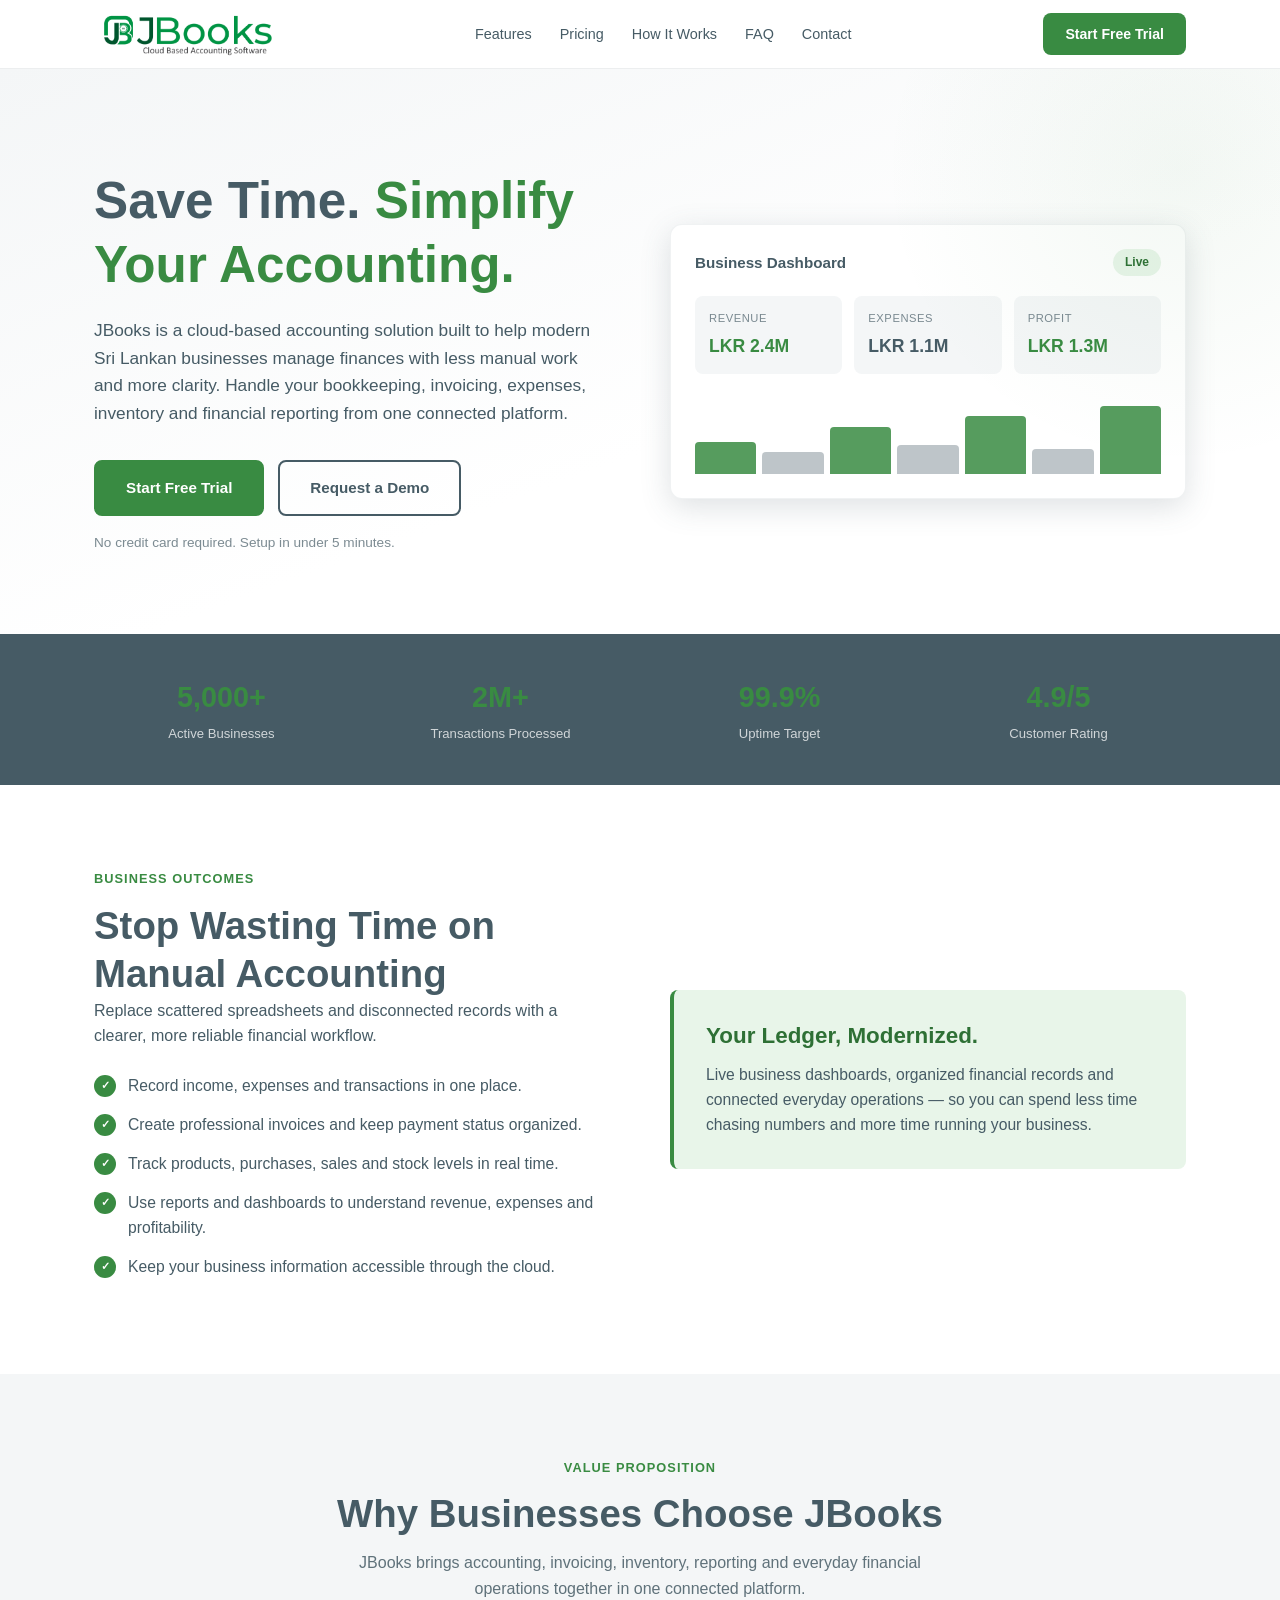
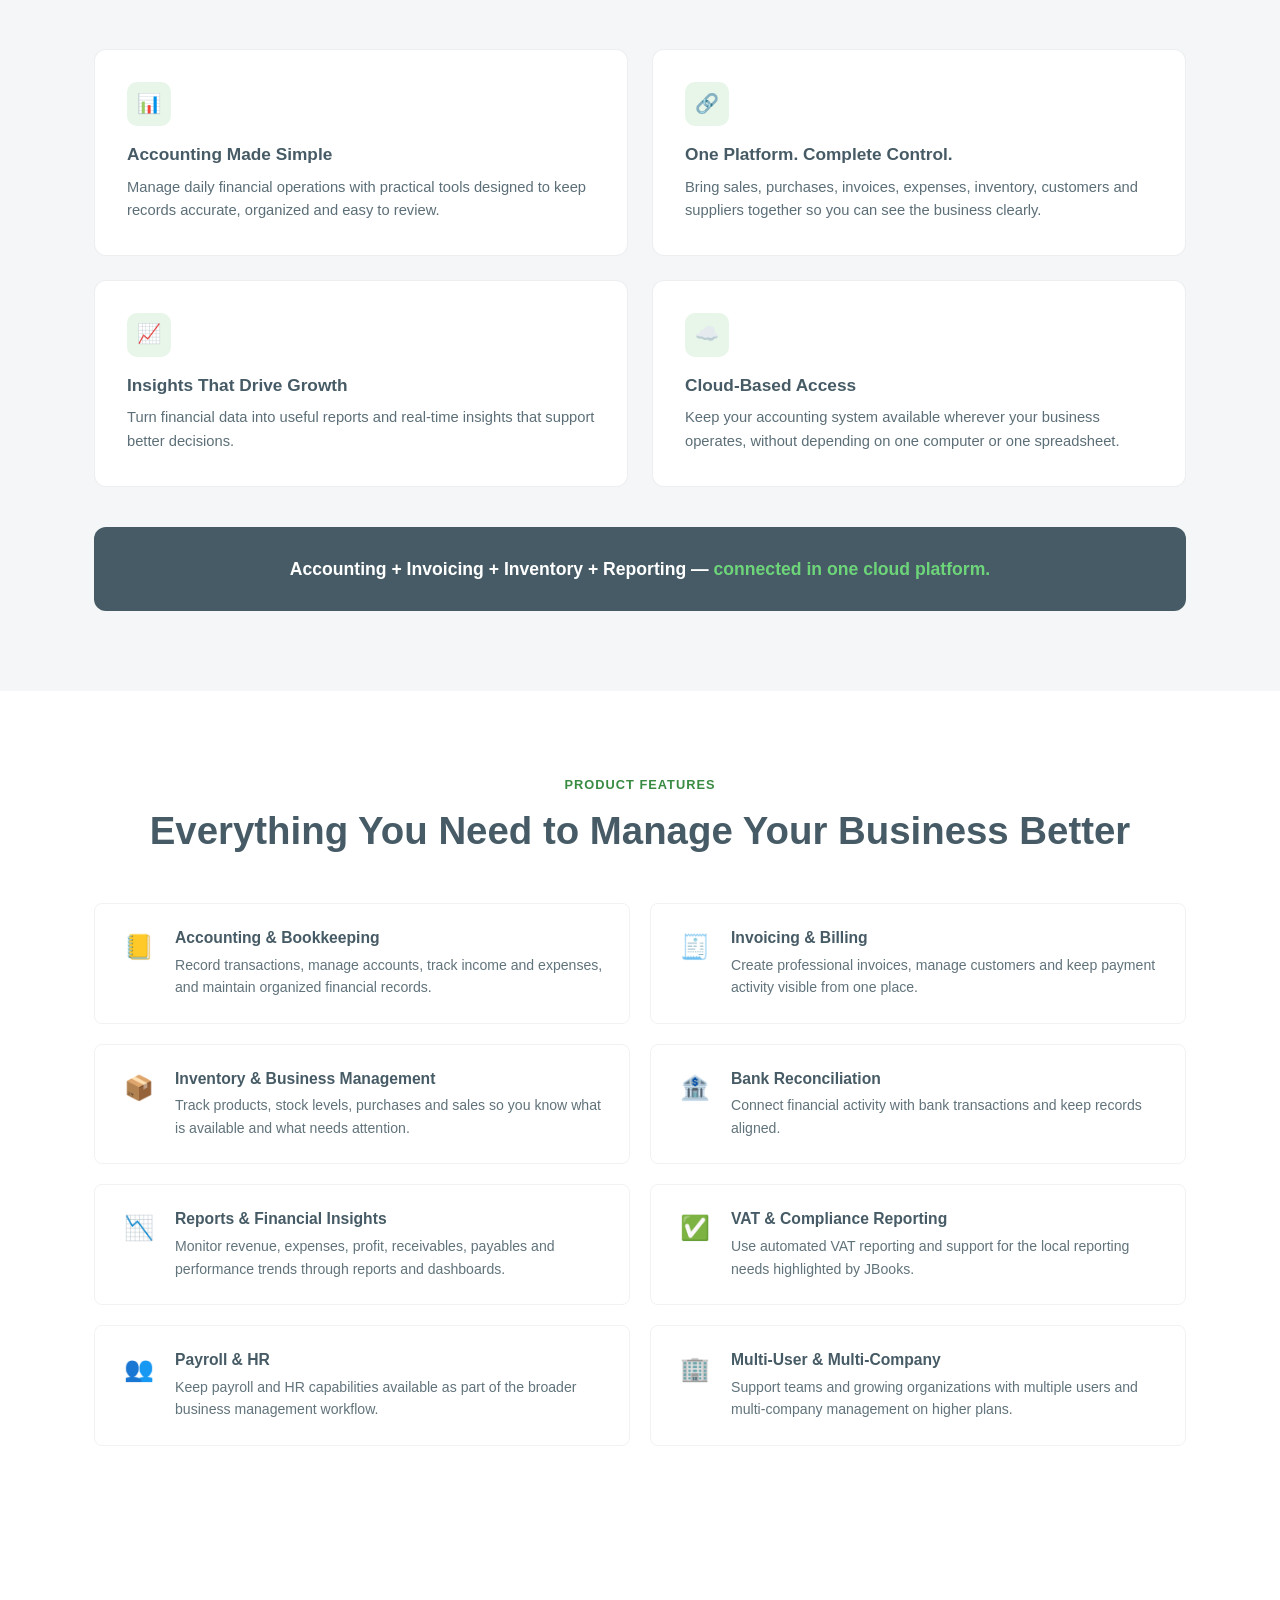
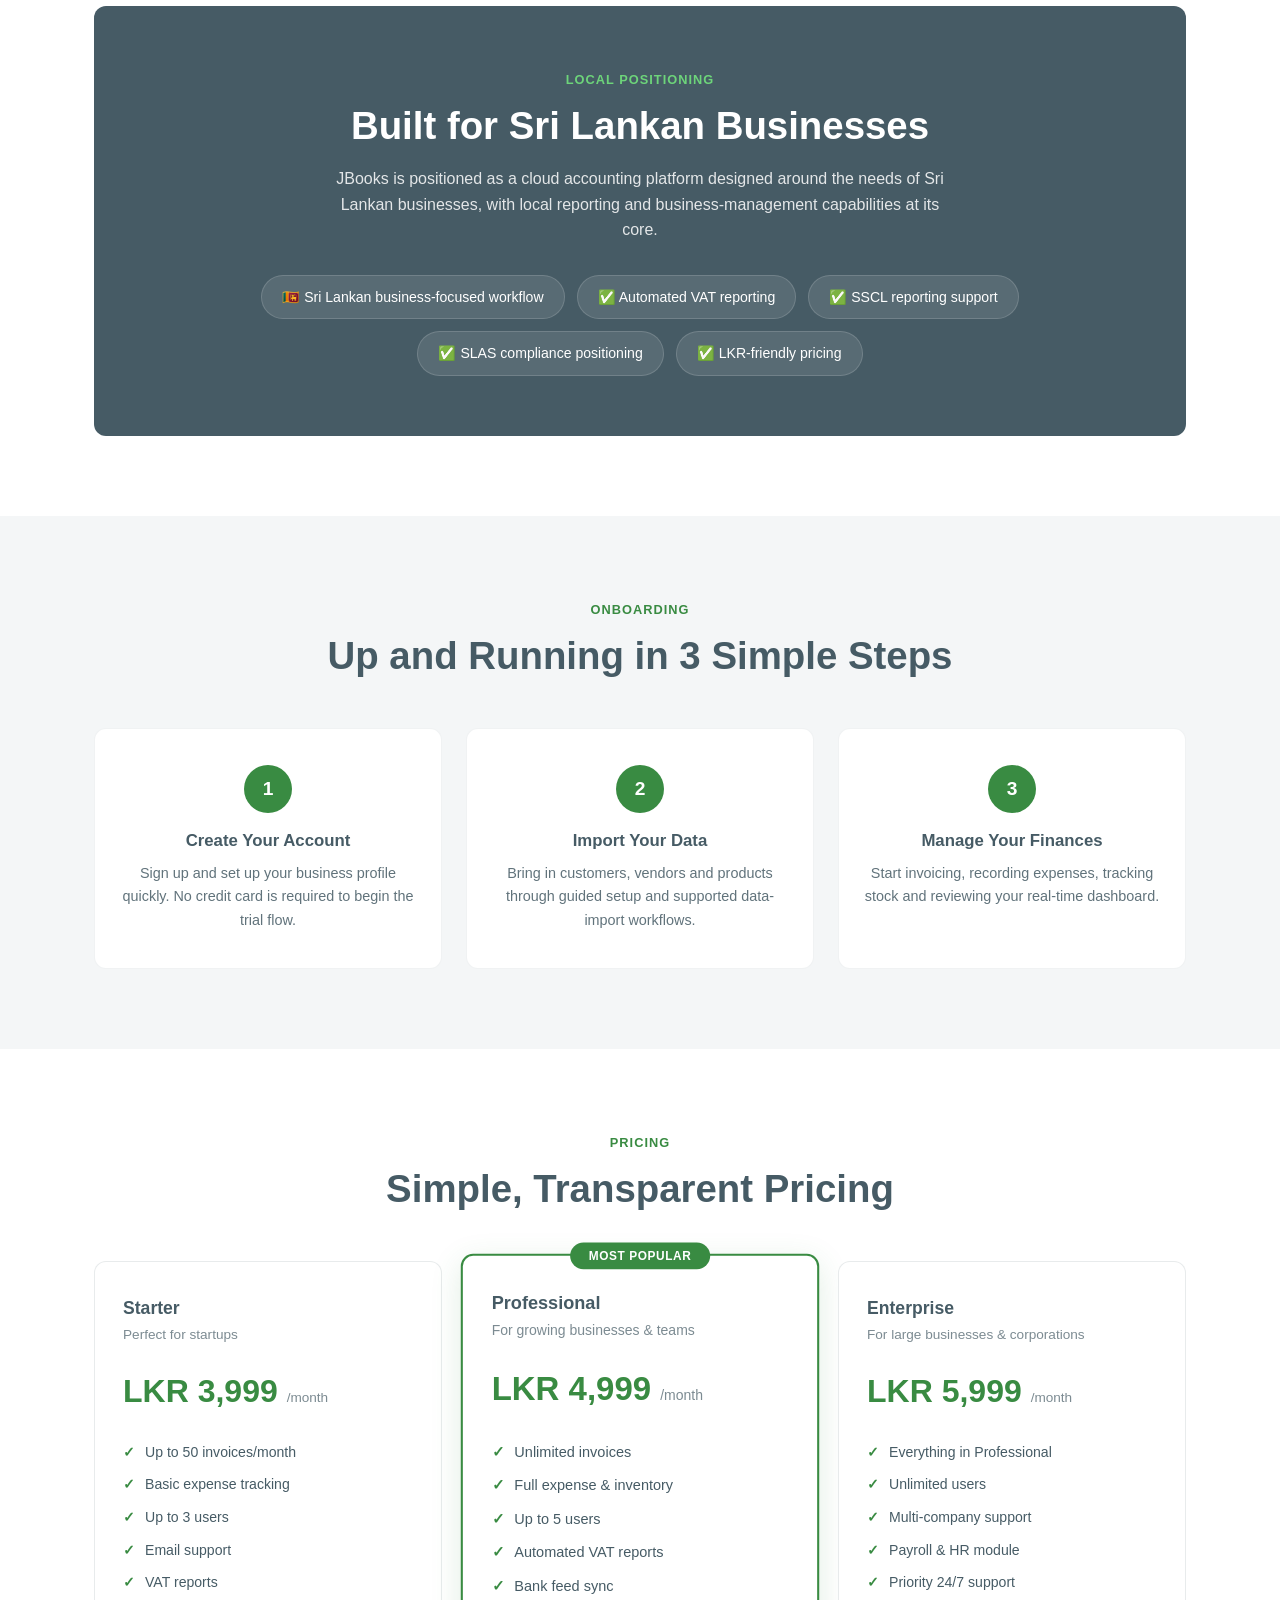
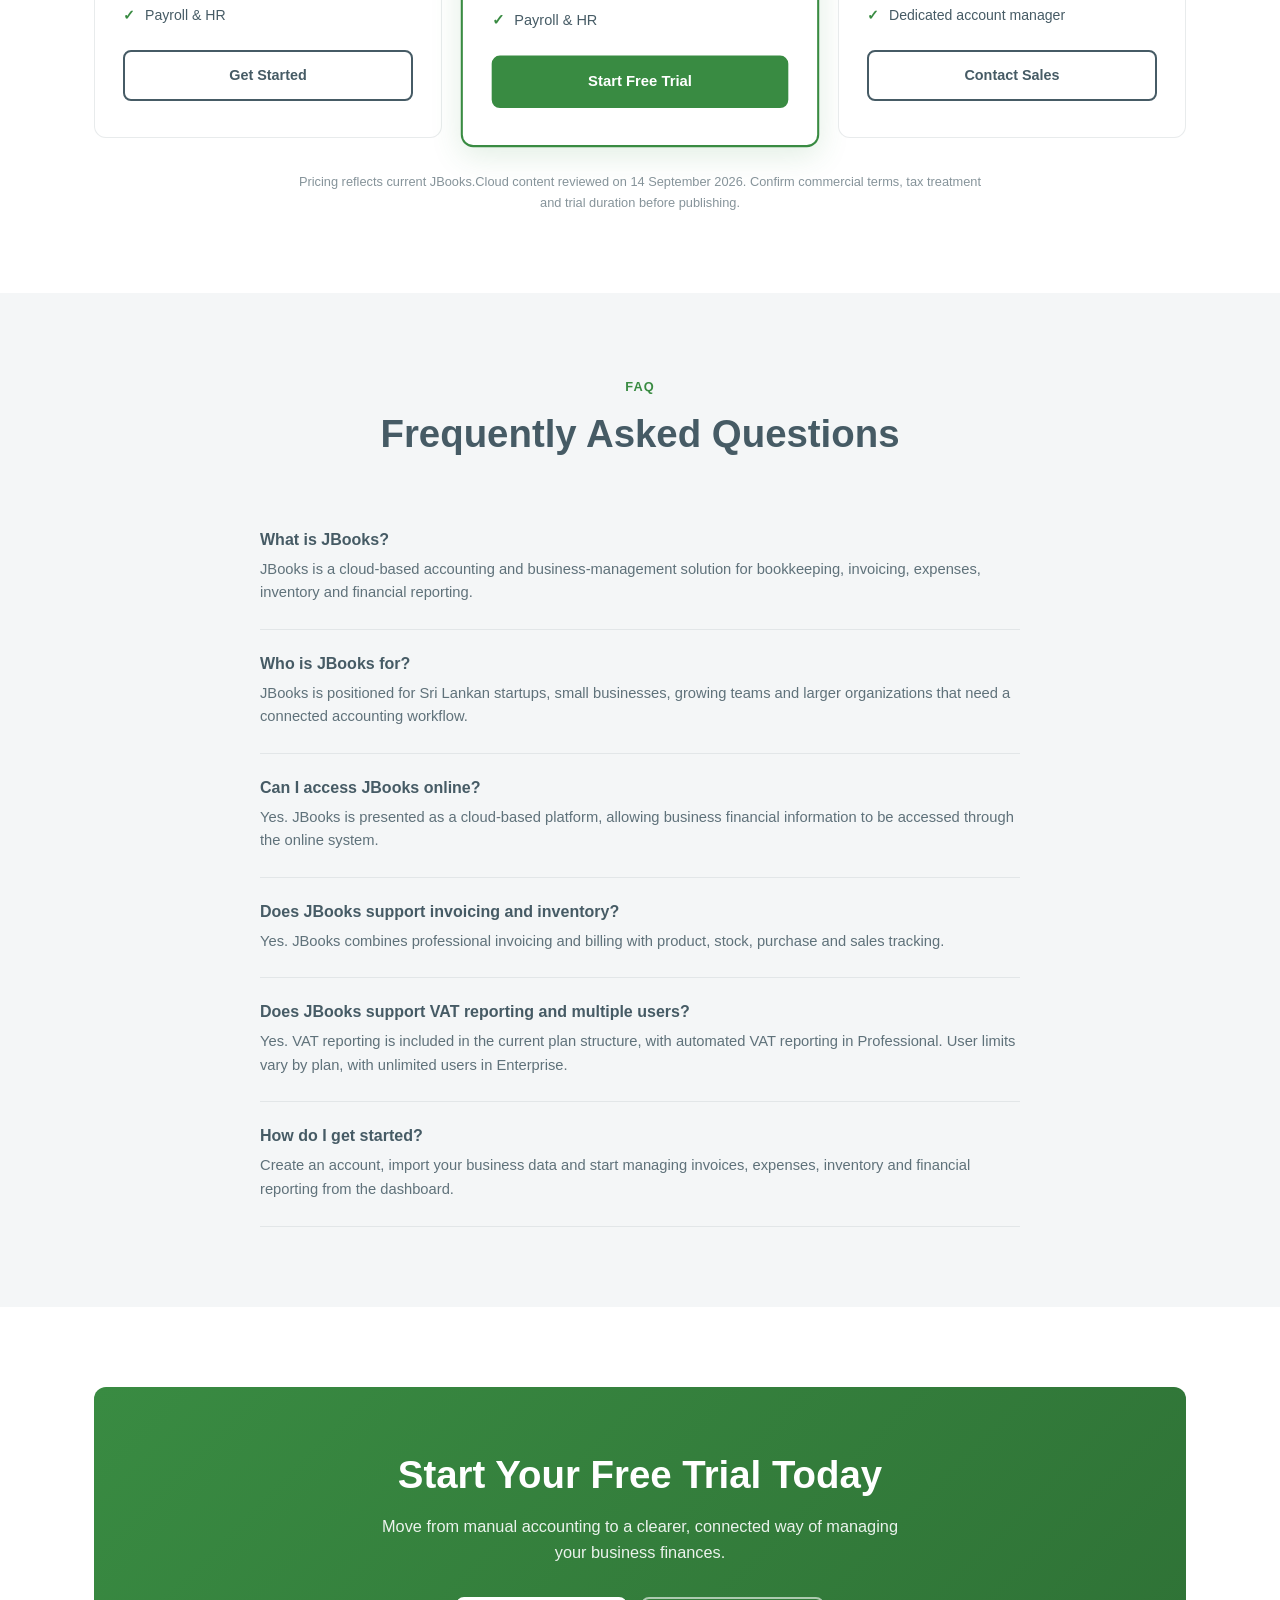
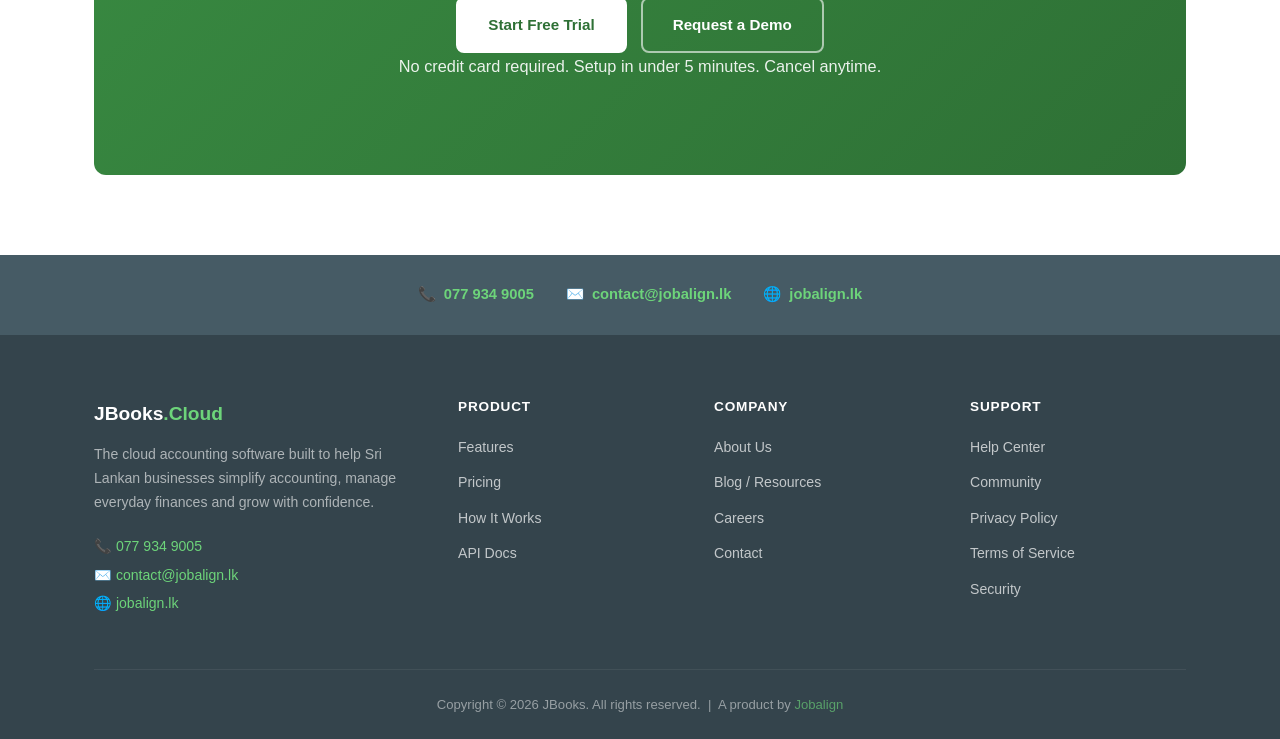
==== commit bffc4dc7: "Update project" ====
--- a/JBooks360.cloud/index.html
+++ b/JBooks360.cloud/index.html
@@ -917,7 +917,9 @@
   <!-- ========== NAVIGATION ========== -->
   <nav class="nav">
     <div class="nav-inner">
-      <a href="#" class="nav-logo">JBooks<span>.Cloud</span></a>
+      <img src="JobAlign Books Logo-03.png" alt=""
+      style="height: 5cm;">
+      
       <ul class="nav-links">
         <li><a href="#features">Features</a></li>
         <li><a href="#pricing">Pricing</a></li>
